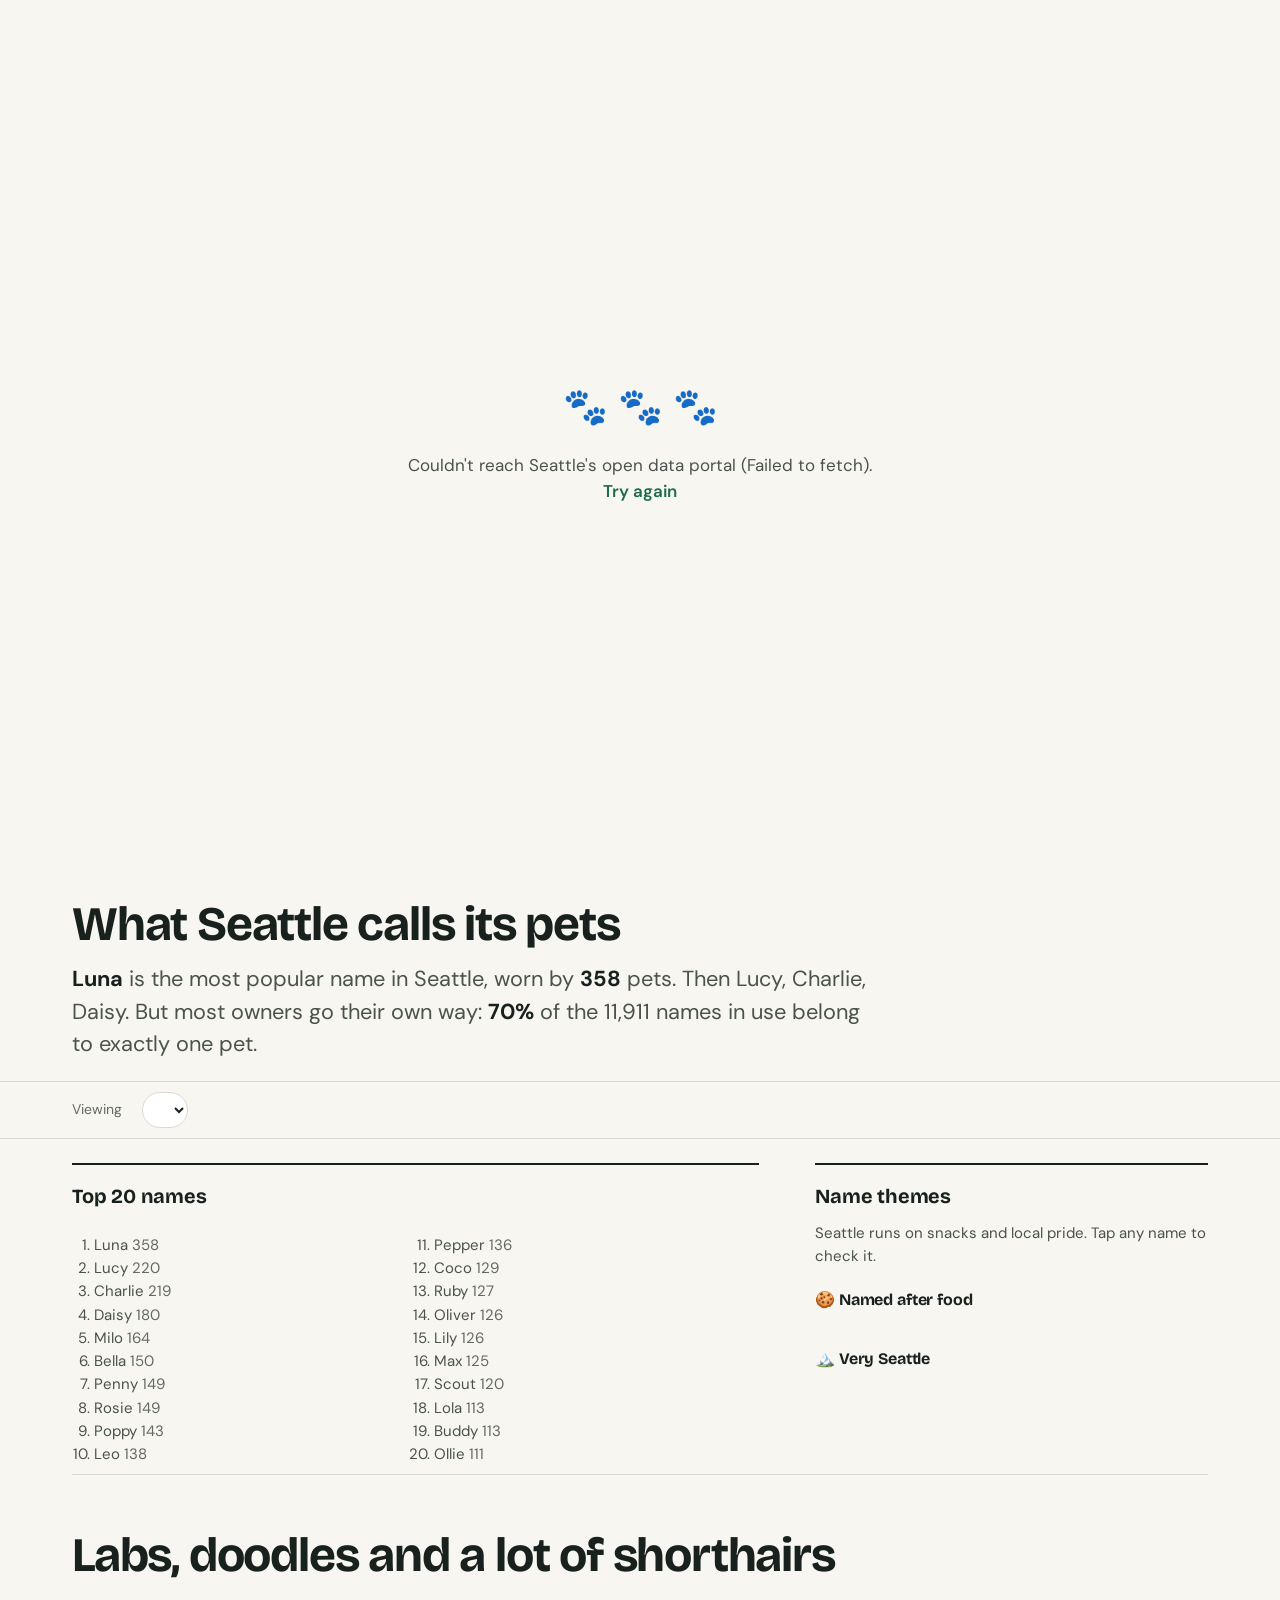
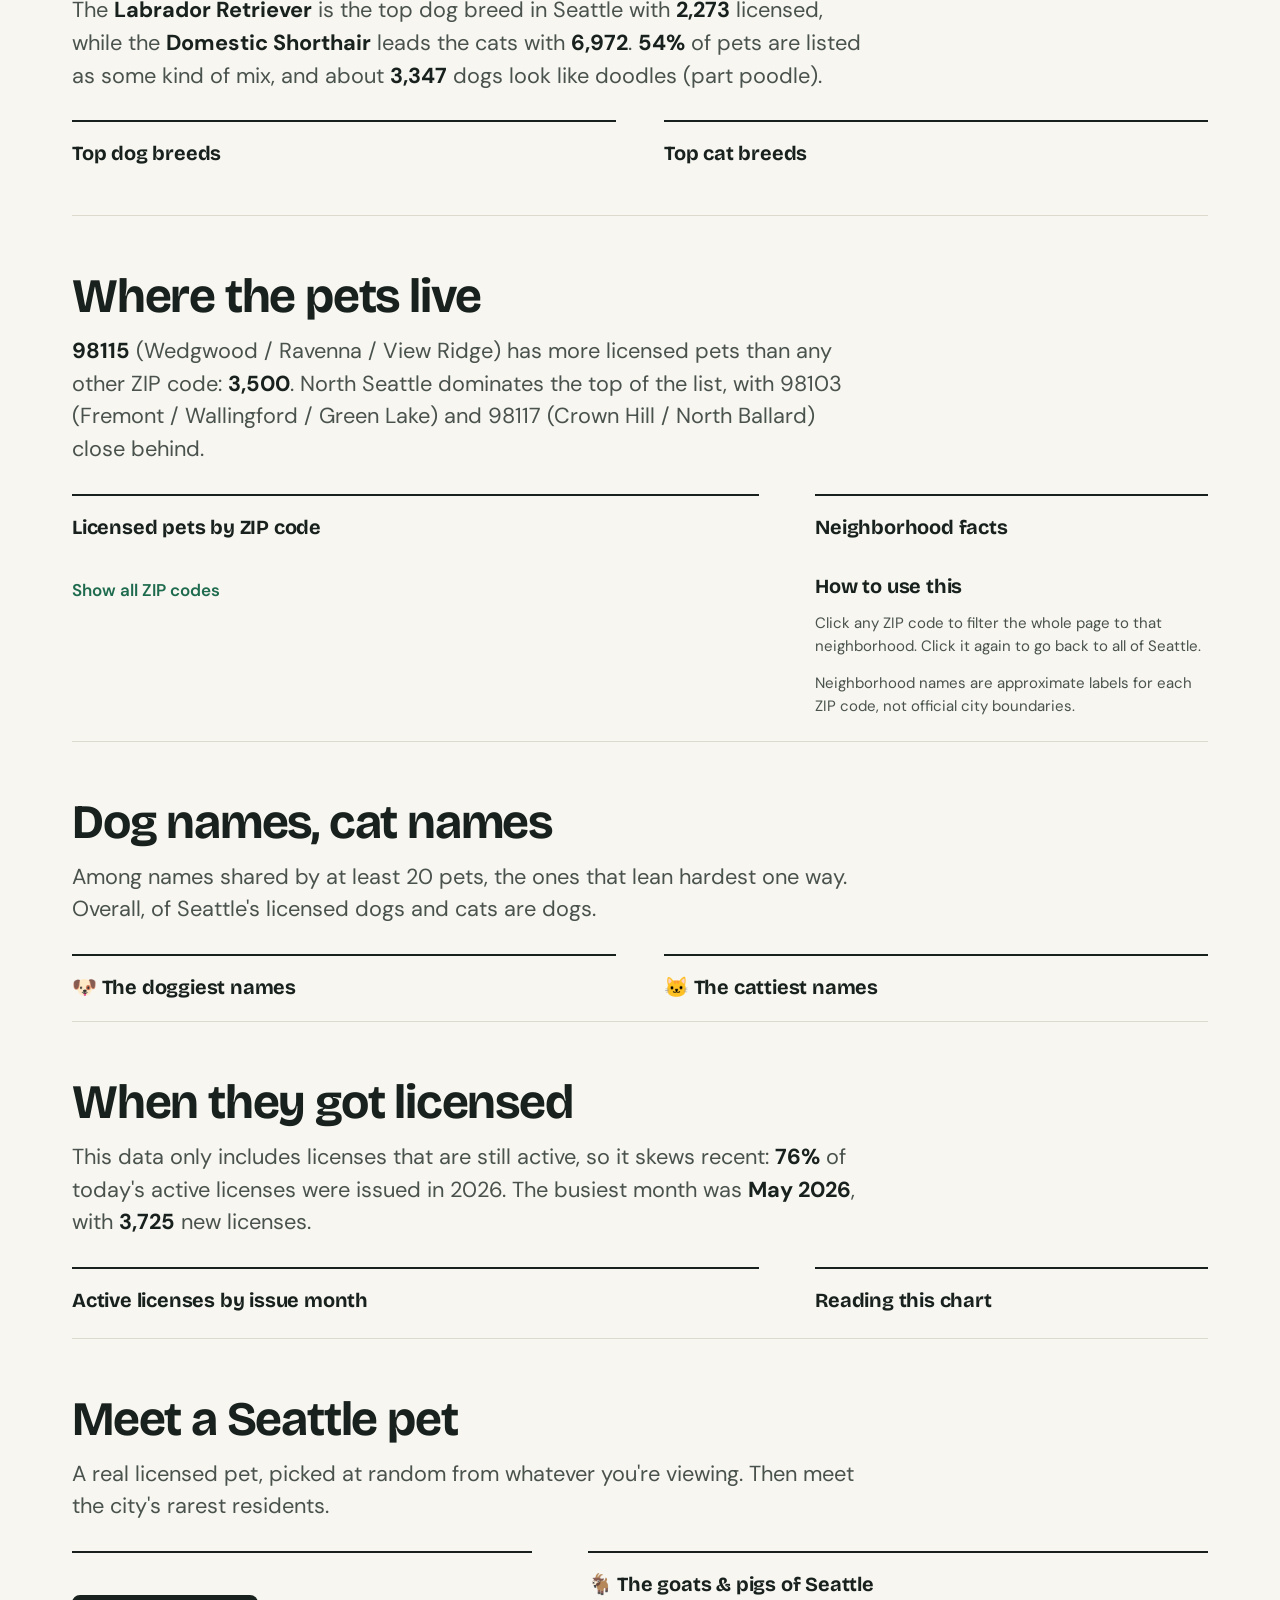
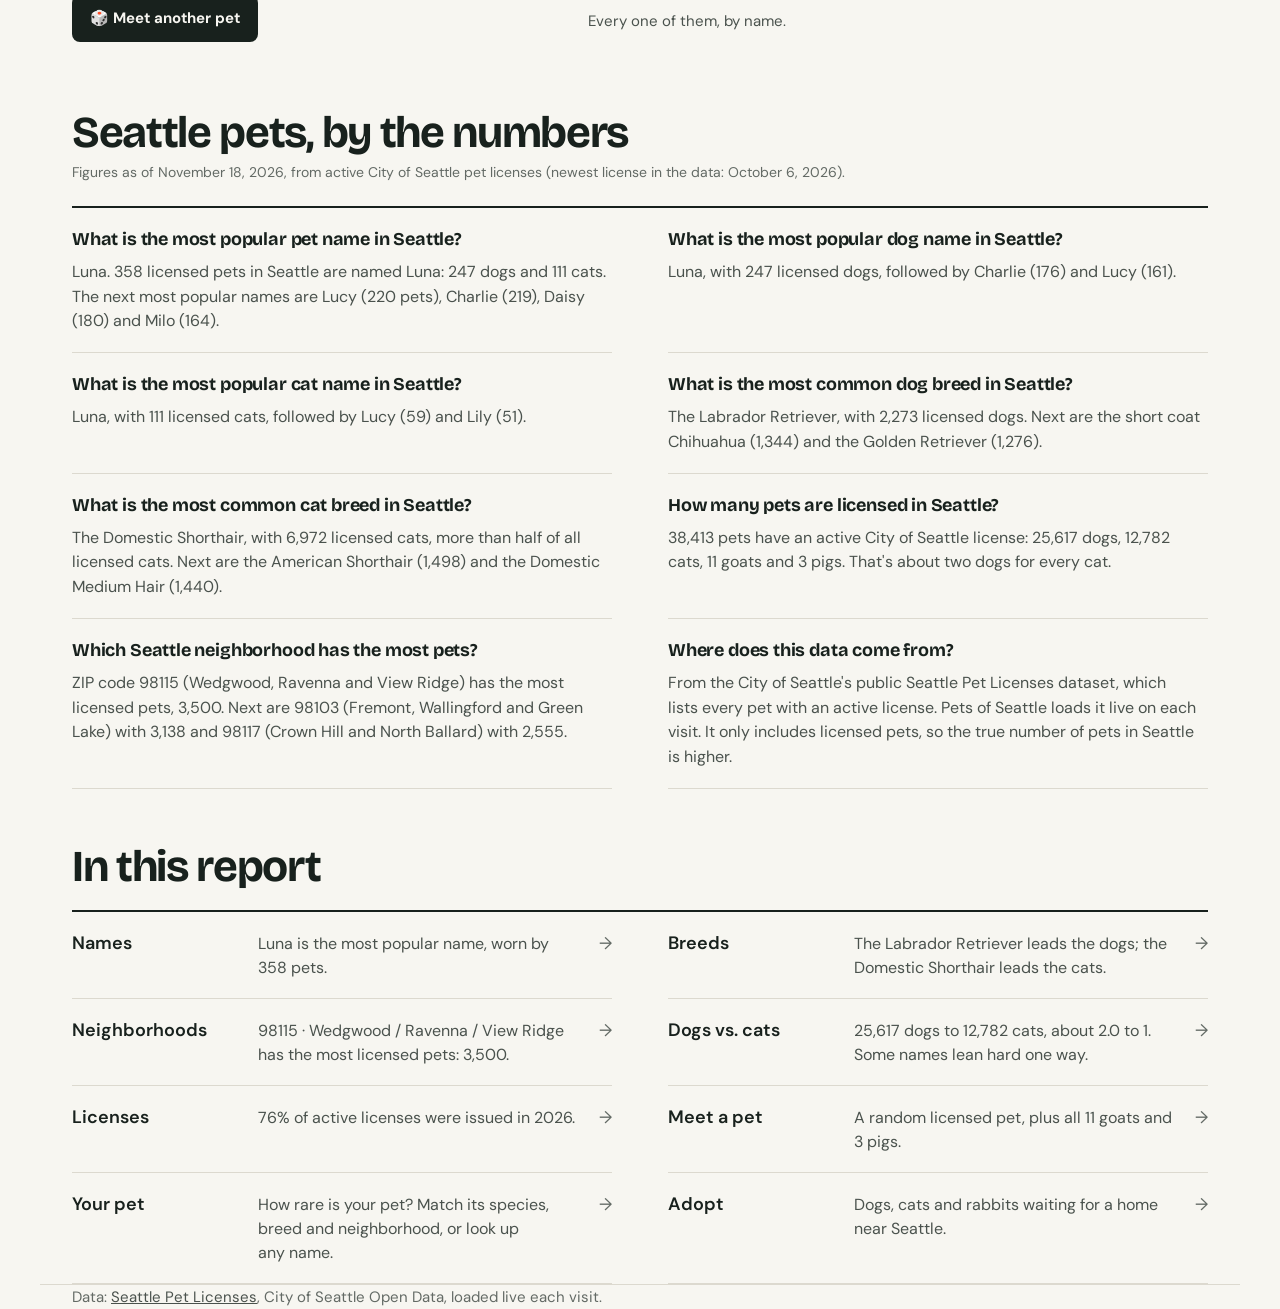
==== index.html @ eebbfc16 "Add cookie-free GoatCounter hooks (off until a site code is set) track.js loads GoatCounter only whe" ====
<!doctype html>
<html lang="en">
<head>
<meta charset="utf-8">
<meta name="viewport" content="width=device-width, initial-scale=1">
<title>Pets of Seattle: Seattle's Most Popular Pet Names & Breeds</title>
<meta name="description" content="Every licensed pet in Seattle: the most popular dog and cat names, top breeds, and pets by neighborhood. Check how many Seattle pets share your pet's name.">
<link rel="canonical" href="https://petsofseattle.org/">
<meta property="og:type" content="website">
<meta property="og:site_name" content="Pets of Seattle">
<meta property="og:url" content="https://petsofseattle.org/">
<meta property="og:title" content="Pets of Seattle: how common is your pet's name?">
<meta property="og:description" content="Every licensed pet in Seattle: the most popular dog and cat names, top breeds, and pets by neighborhood. Check how many Seattle pets share your pet's name.">
<meta property="og:image" content="https://petsofseattle.org/art/og.jpg">
<meta property="og:image:width" content="1200">
<meta property="og:image:height" content="630">
<meta property="og:image:alt" content="Watercolor drawings of a yellow Labrador and a brown tabby cat in front of the Space Needle and Mount Rainier">
<meta name="twitter:card" content="summary_large_image">
<link rel="icon" href="art/favicon.svg" type="image/svg+xml">
<link rel="apple-touch-icon" href="art/apple-touch-icon.png">
<meta name="theme-color" content="#173d2e">
<script type="application/ld+json">{"@context": "https://schema.org", "@graph": [{"@type": "WebSite", "@id": "https://petsofseattle.org/#website", "name": "Pets of Seattle", "url": "https://petsofseattle.org/", "inLanguage": "en-US", "dateModified": "2026-11-18"}, {"@type": "Dataset", "name": "Seattle pet licenses, explored", "description": "Names, species, breeds and ZIP codes of every pet with an active City of Seattle license, summarized by Pets of Seattle.", "url": "https://petsofseattle.org/", "isBasedOn": {"@type": "Dataset", "name": "Seattle Pet Licenses", "url": "https://data.seattle.gov/City-Administration/Seattle-Pet-Licenses/jguv-t9rb", "creator": {"@type": "GovernmentOrganization", "name": "City of Seattle"}, "license": "https://creativecommons.org/publicdomain/mark/1.0/"}, "spatialCoverage": {"@type": "Place", "name": "Seattle, Washington"}, "keywords": ["Seattle pet names", "popular dog names", "popular cat names", "dog breeds", "pet licenses"], "dateModified": "2026-11-18", "temporalCoverage": "../2026-10-06", "creator": {"@type": "Organization", "name": "Pets of Seattle", "url": "https://petsofseattle.org/"}, "license": "https://creativecommons.org/publicdomain/mark/1.0/", "isAccessibleForFree": true, "sourceOrganization": {"@type": "GovernmentOrganization", "name": "City of Seattle"}}, {"@type": "FAQPage", "mainEntity": [{"@type": "Question", "name": "What is the most popular pet name in Seattle?", "acceptedAnswer": {"@type": "Answer", "text": "Luna. 358 licensed pets in Seattle are named Luna: 247 dogs and 111 cats. The next most popular names are Lucy (220 pets), Charlie (219), Daisy (180) and Milo (164)."}}, {"@type": "Question", "name": "What is the most popular dog name in Seattle?", "acceptedAnswer": {"@type": "Answer", "text": "Luna, with 247 licensed dogs, followed by Charlie (176) and Lucy (161)."}}, {"@type": "Question", "name": "What is the most popular cat name in Seattle?", "acceptedAnswer": {"@type": "Answer", "text": "Luna, with 111 licensed cats, followed by Lucy (59) and Lily (51)."}}, {"@type": "Question", "name": "What is the most common dog breed in Seattle?", "acceptedAnswer": {"@type": "Answer", "text": "The Labrador Retriever, with 2,273 licensed dogs. Next are the short coat Chihuahua (1,344) and the Golden Retriever (1,276)."}}, {"@type": "Question", "name": "What is the most common cat breed in Seattle?", "acceptedAnswer": {"@type": "Answer", "text": "The Domestic Shorthair, with 6,972 licensed cats, more than half of all licensed cats. Next are the American Shorthair (1,498) and the Domestic Medium Hair (1,440)."}}, {"@type": "Question", "name": "How many pets are licensed in Seattle?", "acceptedAnswer": {"@type": "Answer", "text": "38,413 pets have an active City of Seattle license: 25,617 dogs, 12,782 cats, 11 goats and 3 pigs. That's about two dogs for every cat."}}, {"@type": "Question", "name": "Which Seattle neighborhood has the most pets?", "acceptedAnswer": {"@type": "Answer", "text": "ZIP code 98115 (Wedgwood, Ravenna and View Ridge) has the most licensed pets, 3,500. Next are 98103 (Fremont, Wallingford and Green Lake) with 3,138 and 98117 (Crown Hill and North Ballard) with 2,555."}}, {"@type": "Question", "name": "Where does this data come from?", "acceptedAnswer": {"@type": "Answer", "text": "From the City of Seattle's public Seattle Pet Licenses dataset, which lists every pet with an active license. Pets of Seattle loads it live on each visit. It only includes licensed pets, so the true number of pets in Seattle is higher."}}]}]}</script>
<link rel="preconnect" href="https://fonts.googleapis.com">
<link rel="preconnect" href="https://fonts.gstatic.com" crossorigin>
<link href="https://fonts.googleapis.com/css2?family=Bricolage+Grotesque:opsz,wght@12..96,500..800&family=DM+Sans:opsz,wght@9..40,400..700&family=Patrick+Hand&display=swap" rel="stylesheet">
<link rel="stylesheet" href="style.css?v=33">
<script src="track.js"></script>
</head>
<body>
<div id="loading"><div><div class="paws"><span>🐾</span><span>🐾</span><span>🐾</span></div><p id="loadmsg">Fetching every licensed pet in Seattle…</p></div></div>
<div id="tip"></div>

<nav class="nav" aria-label="Sections">
  <div class="wrap">
    <a class="brand" href="#top">
      <svg width="28" height="28" viewBox="0 0 28 28" aria-hidden="true" fill="#eab53b"><g transform="translate(8.5 18.5) rotate(-14) scale(1)"><ellipse cx="0" cy="3" rx="4.2" ry="3.6"/><ellipse cx="-4.6" cy="-2.6" rx="1.6" ry="2.1" transform="rotate(-20 -4.6 -2.6)"/><ellipse cx="-1.6" cy="-5.4" rx="1.6" ry="2.2"/><ellipse cx="1.8" cy="-5.4" rx="1.6" ry="2.2"/><ellipse cx="4.8" cy="-2.6" rx="1.6" ry="2.1" transform="rotate(20 4.8 -2.6)"/></g><g transform="translate(19.5 8.5) rotate(-14) scale(0.85)"><ellipse cx="0" cy="3" rx="4.2" ry="3.6"/><ellipse cx="-4.6" cy="-2.6" rx="1.6" ry="2.1" transform="rotate(-20 -4.6 -2.6)"/><ellipse cx="-1.6" cy="-5.4" rx="1.6" ry="2.2"/><ellipse cx="1.8" cy="-5.4" rx="1.6" ry="2.2"/><ellipse cx="4.8" cy="-2.6" rx="1.6" ry="2.1" transform="rotate(20 4.8 -2.6)"/></g></svg>
      <span class="brand-name">Pets of Seattle</span>
    </a>
    <div class="nav-links">
      <a href="#names">Names</a>
      <a href="#breeds">Breeds</a>
      <a href="#hoods">Neighborhoods</a>
      <a href="#vs">Dogs vs. cats</a>
      <a href="#licenses">Licenses</a>
      <a href="your-pet.html">Your pet</a>
    </div>
    <a class="cta" href="adopt.html">Adopt</a>
  </div>
</nav>

<header class="wrap hero" id="top">
  <div class="hero-text">
    <h1>Seattle,<br>by its pets</h1>
    <p class="lede" id="heroLede">Every pet with an active Seattle license, all <b>38,413</b> of them: what they're called (<b>11,911</b> different names), what breeds they are (<b>344</b>), and where in the city they live (<b>159</b> ZIP codes).</p>
    <div class="statrow" id="tiles"></div>
  </div>

  <div class="hero-art">
    <div class="stage" id="stage">
      <svg width="0" height="0" style="position:absolute" aria-hidden="true"><defs><radialGradient id="brassW" cx="40%" cy="35%" r="70%"><stop offset="0" stop-color="#e2c27c"/><stop offset=".6" stop-color="#c9a259"/><stop offset="1" stop-color="#a47c36"/></radialGradient></defs></svg>
      <figure class="pet-art dog" id="artDog">
        <div class="crop"><div class="inner">
        <img src="art/lab-cut.webp" alt="Watercolor drawing of a yellow Labrador Retriever wearing a name tag">
        <svg class="tagover" viewBox="0 0 1024 1024" aria-hidden="true">
          <circle cx="661" cy="473" r="40" fill="url(#brassW)" stroke="#2e2219" stroke-width="3.5"/>
          <path d="M639.0 491.0 q 16.0 -10.0 36.0 2.0" stroke="#8a6524" stroke-width="5" opacity=".35" fill="none" stroke-linecap="round"/>
          <text x="661" y="477.8" class="tagname" id="tagName" text-anchor="middle" font-size="27">LUNA</text>
          <text x="661" y="497.8" class="tagno" id="tagNo" text-anchor="middle" font-size="9.5">1 OF 358</text>
        </svg>
        </div></div>
      </figure>
      <figure class="pet-art cat" id="artCat">
        <div class="crop"><div class="inner">
        <img src="art/tabby-cut.webp" alt="Watercolor drawing of a brown tabby cat wearing a name tag" onerror="this.closest('.pet-art').hidden=true;document.getElementById('stage').classList.add('solo')">
        <svg class="tagover" viewBox="0 0 1024 1024" aria-hidden="true">
          <circle cx="613" cy="483" r="43" fill="url(#brassW)" stroke="#2e2219" stroke-width="3.5"/>
          <path d="M589.4 502.4 q 17.2 -10.8 38.7 2.1" stroke="#8a6524" stroke-width="5" opacity=".35" fill="none" stroke-linecap="round"/>
          <text x="613" y="488.2" class="tagname" id="catTagName" text-anchor="middle" font-size="27">LUNA</text>
          <text x="613" y="509.7" class="tagno" id="catTagNo" text-anchor="middle" font-size="9.5">1 OF 111</text>
        </svg>
        </div></div>
      </figure>
    </div>
    <p class="caption hero-cap" id="tagCaption"><b>Luna</b>, the city's most popular name for dogs and cats. The most popular dog is a <b>Labrador Retriever</b>; the most popular cat, a <b>Domestic Shorthair</b>.</p>
  </div>
  <form class="namebar" id="nameForm" autocomplete="off" role="search">
    <label class="namebar-label" for="nameInput">How common is your pet's name?</label>
    <div class="pill">
      <span class="pill-icon" aria-hidden="true">🐾</span>
      <input type="text" id="nameInput" list="nameList" placeholder="Your pet's name" enterkeyhint="search">
      <button type="submit" class="checkbtn">Check name</button>
    </div>
    <datalist id="nameList"></datalist>
    <div class="suggest" id="suggest"></div>
  </form>
</header>

<div class="wrap">
  <div class="checker" id="finderSec" hidden>
    <div class="refine">
      <span class="refine-label">Compare against</span>
      <div class="chips" id="finderSpecies" role="group" aria-label="Compare against"></div>
      <select id="finderZip" aria-label="Your neighborhood"></select>
      <button class="closebtn" id="closeFinder" type="button" aria-label="Close results">✕</button>
    </div>
    <div class="result" id="nameResult"></div>
  </div>
</div>

<div class="wrap names-intro" id="names">
  <div class="sec-head">
    <h2>What Seattle calls its pets</h2>
    <p class="lede" id="namesLede"><b>Luna</b> is the most popular name in Seattle, worn by <b>358</b> pets. Then Lucy, Charlie, Daisy. But most owners go their own way: <b>70%</b> of the 11,911 names in use belong to exactly one pet.</p>
  </div>
</div>

<div class="filters">
  <div class="wrap">
    <span class="viewing">Viewing</span>
    <div class="chips" id="speciesChips"></div>
    <select id="zipSel" aria-label="Neighborhood"></select>
    <div class="spacer"></div>
    <span class="status" id="status"></span>
  </div>
</div>

<main class="wrap">
  <section class="sec names-body" aria-label="Top names and name themes">
    <div class="split">
      <div class="panel">
        <h3>Top 20 names</h3>
        <div class="legend" id="nameLegend"></div>
        <div class="bars" id="nameBars"><ol class="static-top"><li>Luna <span>358</span></li><li>Lucy <span>220</span></li><li>Charlie <span>219</span></li><li>Daisy <span>180</span></li><li>Milo <span>164</span></li><li>Bella <span>150</span></li><li>Penny <span>149</span></li><li>Rosie <span>149</span></li><li>Poppy <span>143</span></li><li>Leo <span>138</span></li><li>Pepper <span>136</span></li><li>Coco <span>129</span></li><li>Ruby <span>127</span></li><li>Oliver <span>126</span></li><li>Lily <span>126</span></li><li>Max <span>125</span></li><li>Scout <span>120</span></li><li>Lola <span>113</span></li><li>Buddy <span>113</span></li><li>Ollie <span>111</span></li></ol></div>
      </div>
      <div class="aside">
        <h3>Name themes</h3>
        <p>Seattle runs on snacks and local pride. Tap any name to check it.</p>
        <h3 style="font-size:16px;margin-top:20px">🍪 Named after food</h3>
        <div class="taglist" id="foodTags"></div>
        <h3 style="font-size:16px;margin-top:24px">🏔️ Very Seattle</h3>
        <div class="taglist" id="seaTags"></div>
      </div>
    </div>
  </section>

  <section class="sec" id="breeds">
    <div class="sec-head">
      <h2>Labs, doodles and a lot of shorthairs</h2>
      <p class="lede" id="breedsLede">The <b>Labrador Retriever</b> is the top dog breed in Seattle with <b>2,273</b> licensed, while the <b>Domestic Shorthair</b> leads the cats with <b>6,972</b>. <b>54%</b> of pets are listed as some kind of mix, and about <b>3,347</b> dogs look like doodles (part poodle).</p>
    </div>
    <div class="grid2">
      <div class="panel"><h3 id="breedTitle1">Top dog breeds</h3><div class="bars" id="breedBars1"></div></div>
      <div class="panel"><h3 id="breedTitle2">Top cat breeds</h3><div class="bars" id="breedBars2"></div></div>
    </div>
    <ul class="facts" id="breedStats" style="margin-top:28px"></ul>
  </section>

  <section class="sec" id="hoods">
    <div class="sec-head">
      <h2>Where the pets live</h2>
      <p class="lede" id="hoodsLede"><b>98115</b> (Wedgwood / Ravenna / View Ridge) has more licensed pets than any other ZIP code: <b>3,500</b>. North Seattle dominates the top of the list, with 98103 (Fremont / Wallingford / Green Lake) and 98117 (Crown Hill / North Ballard) close behind.</p>
    </div>
    <div class="split">
      <div class="panel">
        <h3>Licensed pets by ZIP code</h3>
        <div class="legend" id="zipLegend"></div>
        <div class="bars" id="zipBars"></div>
        <div style="margin-top:12px"><button class="linkbtn" id="zipMore">Show all ZIP codes</button></div>
      </div>
      <div class="aside">
        <h3>Neighborhood facts</h3>
        <ul class="facts" id="zipFacts"></ul>
        <h3 style="margin-top:28px">How to use this</h3>
        <p>Click any ZIP code to filter the whole page to that neighborhood. Click it again to go back to all of Seattle.</p>
        <p>Neighborhood names are approximate labels for each ZIP code, not official city boundaries.</p>
      </div>
    </div>
  </section>

  <section class="sec" id="vs">
    <div class="sec-head">
      <h2>Dog names, cat names</h2>
      <p class="lede">Among names shared by at least 20 pets, the ones that lean hardest one way. Overall, <b id="dogShare"></b> of Seattle's licensed dogs and cats are dogs.</p>
    </div>
    <div class="grid2">
      <div class="panel"><h3>🐶 The doggiest names</h3><div id="vsDog"></div></div>
      <div class="panel"><h3>🐱 The cattiest names</h3><div id="vsCat"></div></div>
    </div>
  </section>

  <section class="sec" id="licenses">
    <div class="sec-head">
      <h2>When they got licensed</h2>
      <p class="lede" id="timeLede">This data only includes licenses that are still active, so it skews recent: <b>76%</b> of today's active licenses were issued in 2026. The busiest month was <b>May 2026</b>, with <b>3,725</b> new licenses.</p>
    </div>
    <div class="split">
      <div class="panel"><h3>Active licenses by issue month</h3><div id="timeline"></div></div>
      <div class="aside">
        <h3>Reading this chart</h3>
        <p id="timeSub"></p>
        <ul class="facts" id="timeFacts"></ul>
      </div>
    </div>
  </section>

  <section class="sec" id="meet">
    <div class="sec-head">
      <h2>Meet a Seattle pet</h2>
      <p class="lede">A real licensed pet, picked at random from whatever you're viewing. Then meet the city's rarest residents.</p>
    </div>
    <div class="split meet-split">
      <div>
        <div class="petcard" id="petcard"></div>
        <div style="margin-top:20px"><button class="bigbtn" id="shuffle">🎲 Meet another pet</button></div>
      </div>
      <div class="aside">
        <h3>🐐 The goats &amp; pigs of Seattle</h3>
        <p>Every one of them, by name.</p>
        <div class="farm" id="farm"></div>
      </div>
    </div>
  </section>
</main>

<section class="wrap faq" aria-labelledby="faqTitle">
  <h2 id="faqTitle">Seattle pets, by the numbers</h2>
  <p class="faq-asof">Figures as of November 18, 2026, from active City of Seattle pet licenses (newest license in the data: October 6, 2026).</p>
  <div class="faq-grid">
    <div class="faq-item"><h3>What is the most popular pet name in Seattle?</h3><p>Luna. 358 licensed pets in Seattle are named Luna: 247 dogs and 111 cats. The next most popular names are Lucy (220 pets), Charlie (219), Daisy (180) and Milo (164).</p></div>
    <div class="faq-item"><h3>What is the most popular dog name in Seattle?</h3><p>Luna, with 247 licensed dogs, followed by Charlie (176) and Lucy (161).</p></div>
    <div class="faq-item"><h3>What is the most popular cat name in Seattle?</h3><p>Luna, with 111 licensed cats, followed by Lucy (59) and Lily (51).</p></div>
    <div class="faq-item"><h3>What is the most common dog breed in Seattle?</h3><p>The Labrador Retriever, with 2,273 licensed dogs. Next are the short coat Chihuahua (1,344) and the Golden Retriever (1,276).</p></div>
    <div class="faq-item"><h3>What is the most common cat breed in Seattle?</h3><p>The Domestic Shorthair, with 6,972 licensed cats, more than half of all licensed cats. Next are the American Shorthair (1,498) and the Domestic Medium Hair (1,440).</p></div>
    <div class="faq-item"><h3>How many pets are licensed in Seattle?</h3><p>38,413 pets have an active City of Seattle license: 25,617 dogs, 12,782 cats, 11 goats and 3 pigs. That's about two dogs for every cat.</p></div>
    <div class="faq-item"><h3>Which Seattle neighborhood has the most pets?</h3><p>ZIP code 98115 (Wedgwood, Ravenna and View Ridge) has the most licensed pets, 3,500. Next are 98103 (Fremont, Wallingford and Green Lake) with 3,138 and 98117 (Crown Hill and North Ballard) with 2,555.</p></div>
    <div class="faq-item"><h3>Where does this data come from?</h3><p>From the City of Seattle's public Seattle Pet Licenses dataset, which lists every pet with an active license. Pets of Seattle loads it live on each visit. It only includes licensed pets, so the true number of pets in Seattle is higher.</p></div>
  </div>
</section>

<section class="wrap report" aria-labelledby="reportTitle">
  <h2 id="reportTitle">In this report</h2>
  <div class="report-grid">
    <a class="report-row" href="#names"><b>Names</b><span id="rpNames">Luna is the most popular name, worn by 358 pets.</span><i aria-hidden="true">→</i></a>
    <a class="report-row" href="#breeds"><b>Breeds</b><span id="rpBreeds">The Labrador Retriever leads the dogs; the Domestic Shorthair leads the cats.</span><i aria-hidden="true">→</i></a>
    <a class="report-row" href="#hoods"><b>Neighborhoods</b><span id="rpHoods">98115 · Wedgwood / Ravenna / View Ridge has the most licensed pets: 3,500.</span><i aria-hidden="true">→</i></a>
    <a class="report-row" href="#vs"><b>Dogs vs. cats</b><span id="rpVs">25,617 dogs to 12,782 cats, about 2.0 to 1. Some names lean hard one way.</span><i aria-hidden="true">→</i></a>
    <a class="report-row" href="#licenses"><b>Licenses</b><span id="rpLic">76% of active licenses were issued in 2026.</span><i aria-hidden="true">→</i></a>
    <a class="report-row" href="#meet"><b>Meet a pet</b><span id="rpMeet">A random licensed pet, plus all 11 goats and 3 pigs.</span><i aria-hidden="true">→</i></a>
    <a class="report-row" href="your-pet.html"><b>Your pet</b><span>How rare is your pet? Match its species, breed and neighborhood, or look up any name.</span><i aria-hidden="true">→</i></a>
    <a class="report-row" href="adopt.html"><b>Adopt</b><span>Dogs, cats and rabbits waiting for a home near Seattle.</span><i aria-hidden="true">→</i></a>
  </div>
</section>

<dialog class="card-dlg" id="cardDlg" aria-labelledby="cardDlgTitle">
  <div class="card-dlg-head"><h2 id="cardDlgTitle">Make your pet's card</h2><button class="closebtn" id="cardClose" aria-label="Close">✕</button></div>
  <div class="card-dlg-body">
    <div class="card-preview"><img id="cardImg" alt=""><span class="card-busy" id="cardBusy">Drawing…</span></div>
    <div class="card-controls">
      <p class="card-lbl">Style</p>
      <div class="seg" role="radiogroup" aria-label="Card style" id="cardStyle">
        <button type="button" role="radio" data-v="art">🎨 Drawing</button>
        <button type="button" role="radio" data-v="photo">📷 Your photo</button>
        <button type="button" role="radio" data-v="text">🔤 Text only</button>
      </div>
      <div id="cardArtOpts">
        <p class="card-lbl">My pet is a</p>
        <div class="seg" role="radiogroup" aria-label="Pet type" id="cardWho">
          <button type="button" role="radio" data-v="dog">🐶 Dog</button>
          <button type="button" role="radio" data-v="cat">🐱 Cat</button>
        </div>
      </div>
      <div id="cardPhotoOpts" hidden>
        <label class="chip photo-pick" for="cardPhoto">🖼 <span id="cardPhotoLbl">Choose a photo</span></label>
        <input type="file" id="cardPhoto" accept="image/*" hidden>
        <p class="card-note">Your photo stays on your device. It's never uploaded.</p>
      </div>
      <div class="card-actions">
        <button type="button" class="checkbtn" id="cardShare" hidden>📤 Share</button>
        <a class="checkbtn" id="cardDownload" download>⬇ Download</a>
        <button type="button" class="chip" id="cardCopy">🔗 Copy link</button>
        <span class="val" id="cardMsg" aria-live="polite"></span>
      </div>
      <p class="card-dlg-tip">The link opens this name check, so friends can look up their own pet.</p>
    </div>
  </div>
</dialog>

<footer class="wrap">
  Data: <a href="https://data.seattle.gov/City-Administration/Seattle-Pet-Licenses/jguv-t9rb" target="_blank" rel="noopener">Seattle Pet Licenses</a>, City of Seattle Open Data, loaded live each visit. <span id="asof"></span>
</footer>

<script>
const API = 'https://data.seattle.gov/resource/jguv-t9rb.json?$limit=100000&$select=animal_s_name,species,primary_breed,secondary_breed,zip_code,license_issue_date';
const SPECIES = ['Dog', 'Cat', 'Goat', 'Pig'];
const EMOJI = { Dog: '🐶', Cat: '🐱', Goat: '🐐', Pig: '🐷' };
const PLURAL = { Dog: 'Dogs', Cat: 'Cats', Goat: 'Goats', Pig: 'Pigs' };
const COLOR = s => `var(--${s.toLowerCase()})`;
const HOODS = {
  '98101':'Downtown','98102':'Eastlake / Capitol Hill','98103':'Fremont / Wallingford / Green Lake','98104':'Pioneer Square / ID',
  '98105':'U District / Laurelhurst','98106':'Delridge / Highland Park','98107':'Ballard','98108':'Georgetown / South Beacon Hill',
  '98109':'Queen Anne / South Lake Union','98112':'Montlake / Madison Park','98115':'Wedgwood / Ravenna / View Ridge','98116':'Alki / West Seattle',
  '98117':'Crown Hill / North Ballard','98118':'Columbia City / Rainier Valley','98119':'Upper Queen Anne / Interbay','98121':'Belltown',
  '98122':'Central District / Capitol Hill','98125':'Lake City / Northgate','98126':'High Point / West Seattle','98133':'Bitter Lake / Broadview',
  '98134':'SoDo','98136':'Fauntleroy / Morgan Junction','98144':'Mount Baker / Beacon Hill','98146':'White Center','98154':'Downtown',
  '98155':'Shoreline / Lake Forest Park','98164':'Downtown','98168':'Tukwila / Boulevard Park','98177':'Richmond Beach / Shoreline',
  '98178':'Rainier Beach / Skyway','98188':'SeaTac','98195':'University of Washington','98199':'Magnolia'
};
const FOOD = ['Mochi','Peanut','Pepper','Olive','Biscuit','Cookie','Ginger','Honey','Maple','Bean','Nugget','Noodle','Waffles','Pickles','Muffin','Oreo','Butter','Taco','Tofu','Sushi','Nacho','Pumpkin','Cinnamon','Mango','Kiwi','Basil','Sage','Clementine','Peaches','Toast','Dumpling','Bagel','Pretzel','Meatball','Pancake','Cheddar','Brisket','Espresso','Latte','Mocha','Chai','Boba','Marshmallow','Cupcake','Pudding','Gnocchi','Ramen','Miso','Nori','Wasabi','Pesto','Cashew','Almond','Hazel','Walnut','Pistachio','Cocoa','Truffle','Tater','Potato','Gravy','Brownie','Fig','Plum','Cherry','Apple','Juniper','Bao','Udon','Tamale','Churro','Poppy Seed','Ziti','Cannoli','Kimchi','Bok Choy'];
const SEATTLE = ['Rainier','Olympia','Seattle','Puget','Sound','Emerald','Kraken','Griffey','Ichiro','Cascade','Orca','Salmon','Sonic','Hendrix','Cobain','Kurt','Sounder','Ballard','Fremont','Shilshole','Alki','Hawk','Seahawk','Mariner','Pike','Ferry','Mt Baker','Baker','Tahoma','Olympic','Wally','Geoduck','Chihuly','Starbuck','Bezos','Nirvana','Grunge','Soundgarden','Pearl','Marshawn','Beast Mode','Edgar','Puyallup','Snoqualmie','Skagit','Yakima','Tacoma','Rain','Rainy','Drizzle','Misty','Cloudy','Storm','Fog','Douglas','Fir','Evergreen','Moss','Fern','Cedar'];

const $ = id => document.getElementById(id);
const fmt = n => n.toLocaleString('en-US');
const pct = (a, b) => b ? Math.round(100 * a / b) + '%' : '0%';
const esc = s => String(s).replace(/[&<>"']/g, c => ({ '&':'&amp;','<':'&lt;','>':'&gt;','"':'&quot;',"'":'&#39;' }[c]));
const hood = z => HOODS[z] || '';
const zipLabel = z => z ? (hood(z) ? `${z} · ${hood(z)}` : z) : 'Unknown ZIP';

// "Retriever, Labrador" -> "Labrador Retriever"
function cleanBreed(b) {
  if (!b) return '';
  b = b.trim();
  const mixed = b.match(/^Mixed Breed,\s*(\w+)/i);
  if (mixed) return `Mixed breed (${mixed[1].toLowerCase()})`;
  if (/^mix$/i.test(b)) return 'Mixed breed';
  return b.split(',').map(s => s.trim()).reverse().join(' ');
}
function titleName(n) {
  n = n.trim();
  return n === n.toUpperCase() || n === n.toLowerCase() ? n.toLowerCase().replace(/(^|[\s\-'])\S/g, c => c.toUpperCase()) : n;
}

let ALL = [], state = { species: 'All', zip: '' }, zipExpanded = false, selectedName = null;

function countBy(rows, keyFn) {
  const m = new Map();
  for (const r of rows) { const k = keyFn(r); if (k == null || k === '') continue; m.set(k, (m.get(k) || 0) + 1); }
  return m;
}
function countBySpecies(rows, keyFn) {
  const m = new Map();
  for (const r of rows) {
    const k = keyFn(r); if (!k) continue;
    let e = m.get(k); if (!e) m.set(k, e = { key: k, total: 0, Dog: 0, Cat: 0, Goat: 0, Pig: 0 });
    e.total++; e[r.s]++;
  }
  return [...m.values()].sort((a, b) => b.total - a.total);
}
const filtered = (opts = {}) => ALL.filter(r =>
  (opts.ignoreSpecies || state.species === 'All' || r.s === state.species) &&
  (opts.ignoreZip || !state.zip || r.z === state.zip));
const activeSpecies = () => state.species === 'All' ? SPECIES : [state.species];

// ---------- tooltip ----------
const tip = $('tip');
function showTip(html, x, y) {
  tip.innerHTML = html; tip.style.opacity = 1;
  const w = tip.offsetWidth, h = tip.offsetHeight;
  tip.style.left = Math.min(window.innerWidth - w - 8, x + 14) + 'px';
  tip.style.top = (y - h - 12 < 4 ? y + 18 : y - h - 12) + 'px';
}
const hideTip = () => tip.style.opacity = 0;
document.addEventListener('mousemove', e => {
  const t = e.target.closest('[data-tip]');
  if (t) showTip(t.dataset.tip, e.clientX, e.clientY);
  else if (!e.target.closest('#timeline svg')) hideTip();
});

function speciesTip(title, e) {
  const lines = SPECIES.filter(s => e[s]).map(s => `<div><span class="sw" style="background:${COLOR(s)}"></span>${PLURAL[s]}: <b>${fmt(e[s])}</b> (${pct(e[s], e.total)})</div>`);
  return esc(`<b>${title}</b> · ${fmt(e.total)} pets`).replace(/&lt;(\/?)b&gt;/g, '<$1b>') + lines.join('');
}

// stacked bar list, colored by species
function stackedBars(el, items, { label, onClick, selected, max } = {}) {
  max = max || Math.max(1, ...items.map(i => i.total));
  const sp = activeSpecies();
  el.innerHTML = items.map((e, i) => {
    const segs = sp.filter(s => e[s]).map(s => `<div class="seg" style="flex:${e[s]} 1 0;background:${COLOR(s)}"></div>`);
    const lab = label ? label(e) : esc(e.key);
    return `<button class="bar-row${selected === e.key ? ' sel' : ''}" data-key="${esc(e.key)}" data-tip="${esc(speciesTip(e.display || e.key, e))}">
      <span class="rank">${i + 1}</span><span class="nm">${lab}</span>
      <span class="track"><span class="stack" style="width:calc((100% - 56px) * ${(e.total / max).toFixed(4)})">${segs.join('')}</span><span class="val">${fmt(e.total)}</span></span></button>`;
  }).join('');
  if (onClick) el.querySelectorAll('.bar-row').forEach(b => b.onclick = () => onClick(b.dataset.key));
}
function legend(el) {
  const sp = activeSpecies().filter(s => s === 'Dog' || s === 'Cat' || state.species !== 'All');
  el.innerHTML = sp.length > 1 ? sp.map(s => `<span><span class="sw" style="background:${COLOR(s)}"></span>${PLURAL[s]}</span>`).join('') : '';
  el.style.display = sp.length > 1 ? '' : 'none';
}

// ---------- hero tiles & filters ----------
function renderTiles() {
  const c = countBy(ALL, r => r.s);
  $('tiles').innerHTML = SPECIES.map(s => `<button class="stat${state.species === s ? ' on' : ''}" data-s="${s}" aria-pressed="${state.species === s}">
    <div class="v">${fmt(c.get(s) || 0)}</div>
    <div class="l"><span class="sw" style="background:${COLOR(s)}"></span>${PLURAL[s].toLowerCase()}</div></button>`).join('');
  $('tiles').querySelectorAll('.stat').forEach(t => t.onclick = () => setSpecies(state.species === t.dataset.s ? 'All' : t.dataset.s));
  $('speciesChips').innerHTML = ['All', ...SPECIES].map(s => `<button class="chip${state.species === s ? ' on' : ''}" data-s="${s}">${s === 'All' ? 'All pets' : EMOJI[s] + ' ' + PLURAL[s]}</button>`).join('');
  $('speciesChips').querySelectorAll('.chip').forEach(b => b.onclick = () => setSpecies(b.dataset.s));
}
// ---------- hero text + license tag ----------
const top1 = m => [...m.entries()].sort((a, b) => b[1] - a[1])[0] || [];
const scopeWhere = () => state.zip ? `in ${zipLabel(state.zip)}` : 'in Seattle';
const scopeNoun = () => state.species === 'All' ? 'pets' : PLURAL[state.species].toLowerCase();
let TYPICAL = null;
function setTag(which, name, n) {
  const pfx = which === 'cat' ? 'catTag' : 'tag';
  const label = name.toUpperCase().slice(0, 14);
  const t = $(pfx + 'Name');
  t.textContent = label;
  const max = which === 'cat' ? 66 : 60;
  t.setAttribute('font-size', Math.min(30, max / (label.length * 0.5)).toFixed(1));
  $(pfx + 'No').textContent = n === 0 ? 'THE FIRST' : n === 1 ? 'ONE OF ONE' : `1 OF ${fmt(n)}`;
}
function renderHeroText() {
  const breeds = new Set(ALL.map(r => r.b).filter(Boolean)).size;
  const zips = new Set(ALL.map(r => r.z).filter(Boolean)).size;
  $('heroLede').innerHTML = `Every pet with an active Seattle license, all <b>${fmt(ALL.length)}</b> of them: what they're called (<b>${fmt(NAME_INDEX.size)}</b> different names), what breeds they are (<b>${fmt(breeds)}</b>), and where in the city they live (<b>${zips}</b> ZIP codes).`;
  const topOf = sp => {
    const rows = ALL.filter(r => r.s === sp);
    const [k, n] = top1(countBy(rows, r => r.nk));
    const [breed, bn] = top1(countBy(rows, r => r.b));
    return { name: NAME_INDEX.get(k).display, n, breed, bn };
  };
  const dog = topOf('Dog'), cat = topOf('Cat');
  const lead = dog.name === cat.name
    ? `<b>${esc(dog.name)}</b>, the city's most popular name for dogs and cats.`
    : `<b>${esc(dog.name)}</b> and <b>${esc(cat.name)}</b>, the city's most popular dog and cat names.`;
  TYPICAL = { dog, cat, caption: `${lead} The most popular dog is a <b>${esc(dog.breed)}</b>; the most popular cat, a <b>${esc(cat.breed)}</b>.` };
  resetTag();
}
function resetTag() {
  if (!TYPICAL) return;
  setTag('dog', TYPICAL.dog.name, TYPICAL.dog.n);
  setTag('cat', TYPICAL.cat.name, TYPICAL.cat.n);
  $('tagCaption').innerHTML = TYPICAL.caption;
}
function renderZipSelect() {
  const zips = countBy(filtered({ ignoreZip: true }), r => r.z);
  const list = [...zips.entries()].sort((a, b) => a[0].localeCompare(b[0]));
  $('zipSel').innerHTML = `<option value="">📍 All of Seattle</option>` +
    list.map(([z, n]) => `<option value="${esc(z)}"${z === state.zip ? ' selected' : ''}>${esc(zipLabel(z))} (${fmt(n)})</option>`).join('');
}
$('zipSel').onchange = e => setZip(e.target.value);
function setSpecies(s) { state.species = s; renderAll(); }
function setZip(z) { state.zip = z; renderAll(); }

// ---------- names ----------
let NAME_INDEX = new Map();
const finder = { species: 'All', zip: '' };
let scopeCache = {};
function buildNameIndex() {
  NAME_INDEX = new Map();
  for (const r of ALL) {
    if (!r.nk) continue;
    let e = NAME_INDEX.get(r.nk);
    if (!e) NAME_INDEX.set(r.nk, e = { key: r.nk, display: r.n, rows: [] });
    e.rows.push(r);
  }
  const common = [...NAME_INDEX.values()].filter(e => e.rows.length >= 3).sort((a, b) => b.rows.length - a.rows.length);
  $('nameList').innerHTML = common.map(e => `<option value="${esc(e.display)}">`).join('');
}
// counts of every name within one species (or all), cached
function nameScope(sp) {
  if (scopeCache[sp]) return scopeCache[sp];
  const rows = ALL.filter(r => sp === 'All' || r.s === sp);
  const counts = countBy(rows, r => r.nk);
  const sorted = [...counts.values()].sort((a, b) => b - a);
  const top = [...counts.entries()].sort((a, b) => b[1] - a[1])[0];
  return scopeCache[sp] = { rows, counts, sorted, distinct: counts.size, top };
}
function tier(n) {
  if (n === 0) return ['✨', 'Totally original'];
  if (n === 1) return ['🦄', 'One of a kind'];
  if (n < 5) return ['💎', 'Rare'];
  if (n < 20) return ['🌱', 'Uncommon'];
  if (n < 50) return ['🐾', 'Common'];
  if (n < 100) return ['🔥', 'Very popular'];
  return ['👑', 'A Seattle classic'];
}
// Levenshtein distance, giving up past `max`
function dist(a, b, max) {
  if (Math.abs(a.length - b.length) > max) return max + 1;
  let prev = Array.from({ length: b.length + 1 }, (_, i) => i);
  for (let i = 1; i <= a.length; i++) {
    const cur = [i]; let best = i;
    for (let j = 1; j <= b.length; j++) {
      cur[j] = Math.min(prev[j] + 1, cur[j - 1] + 1, prev[j - 1] + (a[i - 1] === b[j - 1] ? 0 : 1));
      if (cur[j] < best) best = cur[j];
    }
    if (best > max) return max + 1;
    prev = cur;
  }
  return prev[b.length];
}
function lookalikes(q, sc) {
  const out = [];
  for (const [k, n] of sc.counts) {
    if (k === q) continue;
    const close = dist(q, k, 1) <= 1 || (q.length >= 4 && k.startsWith(q.slice(0, 4)) && dist(q, k, 2) <= 2);
    if (close) out.push([k, n]);
  }
  return out.sort((a, b) => b[1] - a[1]).slice(0, 10);
}
const nounFor = (sp, n) => sp === 'All' ? (n === 1 ? 'pet' : 'pets') : (n === 1 ? sp.toLowerCase() : PLURAL[sp].toLowerCase());

function renderFinderControls() {
  $('finderSpecies').innerHTML = ['All', 'Dog', 'Cat'].map(s => `<button class="chip${finder.species === s ? ' on' : ''}" data-s="${s}">${s === 'All' ? 'Any pet' : EMOJI[s] + ' ' + s}</button>`).join('');
  $('finderSpecies').querySelectorAll('.chip').forEach(b => b.onclick = () => { finder.species = b.dataset.s; renderFinderControls(); lookupName(); });
  const zips = [...countBy(ALL, r => r.z).entries()].filter(([, n]) => n >= 20).sort((a, b) => a[0].localeCompare(b[0]));
  $('finderZip').innerHTML = `<option value="">📍 My neighborhood (optional)</option>` +
    zips.map(([z]) => `<option value="${esc(z)}"${z === finder.zip ? ' selected' : ''}>${esc(zipLabel(z))}</option>`).join('');
  const pool = ['Mochi', 'Kevin', 'Pickles', 'Rainier', 'Waffles', 'Ziggy', 'Pancake', 'Steve'];
  $('suggest').innerHTML = 'Try: ' + pool.filter(n => NAME_INDEX.has(n.toLowerCase())).map(n => `<button class="chip">${n}</button>`).join('');
  $('suggest').querySelectorAll('.chip').forEach(b => b.onclick = () => checkName(b.textContent));
}
$('finderZip').onchange = e => { finder.zip = e.target.value; lookupName(); };

function renderNames() {
  const items = countBySpecies(filtered(), r => r.nk).slice(0, 20);
  items.forEach(i => i.display = NAME_INDEX.get(i.key).display);
  legend($('nameLegend'));
  const c = countBy(filtered(), r => r.nk), uniq = [...c.values()].filter(v => v === 1).length;
  $('namesLede').innerHTML = items.length ? `<b>${esc(items[0].display)}</b> is the most popular name ${esc(scopeWhere())}, worn by <b>${fmt(items[0].total)}</b> ${scopeNoun()}. Then ${items.slice(1, 4).map(i => esc(i.display)).join(', ')}. But most owners go their own way: <b>${pct(uniq, c.size)}</b> of the ${fmt(c.size)} names in use belong to exactly one pet.` : 'No named pets in this view.';
  stackedBars($('nameBars'), items, { label: e => esc(e.display), onClick: k => {
    checkName(NAME_INDEX.get(k).display);
  } });
}

function lookupName() {
  const raw = $('nameInput').value.trim(), q = raw.toLowerCase(), out = $('nameResult');
  syncUrl(raw);
  if (!q) { out.innerHTML = ''; return; }
  const sp = finder.species, sc = nameScope(sp);
  const entry = NAME_INDEX.get(q);
  const display = entry ? entry.display : titleName(raw);
  const rows = entry ? entry.rows.filter(r => sp === 'All' || r.s === sp) : [];
  const n = rows.length;
  const [icon, label] = tier(n);
  const rank = n ? 1 + sc.sorted.findIndex(c => c <= n) : 0;
  const uniqueShare = Math.round(100 * sc.sorted.filter(c => c === 1).length / sc.distinct);
  const noun = nounFor(sp, 2), Noun = sp === 'All' ? 'pet' : sp.toLowerCase();
  const otherSp = entry && sp !== 'All' ? entry.rows.length - n : 0;

  let sentence;
  if (n === 0) sentence = `No licensed ${Noun} in Seattle is named <b>${esc(display)}</b>.` +
    (otherSp ? ` But ${fmt(otherSp)} ${nounFor('All', otherSp)} of another species ${otherSp === 1 ? 'is' : 'are'}.` : ' If yours is, it would be the first.');
  else if (n === 1) sentence = `Just one licensed ${Noun} in Seattle is named <b>${esc(display)}</b>. ${uniqueShare}% of Seattle's ${noun.replace(/s$/, '')} names are like that: used only once.`;
  else {
    // Say how many names beat this one. "More common than 80% of names" was true but read backwards
    // for rare names, since most names belong to just one or two pets.
    const above = sc.sorted.filter(c => c > n).length, abovePct = 100 * above / sc.distinct;
    const aboveTxt = above === 0 ? 'No other name is more popular.'
      : abovePct < 0.1 ? `Only <b>${fmt(above)}</b> name${above === 1 ? ' is' : 's are'} more popular.`
      : `${abovePct < 5 ? 'Only ' : ''}<b>${abovePct < 1 ? abovePct.toFixed(1) : Math.round(abovePct)}%</b> of names are more popular.`;
    sentence = `<b>${esc(display)}</b> is the <b>#${fmt(rank)}</b> name for Seattle ${noun}, shared by <b>${fmt(n)}</b>. That's about 1 in ${fmt(Math.round(sc.rows.length / n))} ${noun}. ${aboveTxt}`;
  }

  // position on a log scale from 1 to the top name
  const maxN = sc.top[1];
  const pos = n ? Math.max(2, Math.min(98, 100 * Math.log(n) / Math.log(maxN))) : 1;

  // neighborhood
  let local = '';
  if (finder.zip) {
    const zr = sc.rows.filter(r => r.z === finder.zip);
    const zc = countBy(zr, r => r.nk), zn = zc.get(q) || 0;
    const zrank = zn ? 1 + [...zc.values()].filter(c => c > zn).length : 0;
    local = `<div><h3>In ${esc(zipLabel(finder.zip))}</h3><p class="verdict-text" style="margin:0">${zn
      ? `<b>${fmt(zn)}</b> ${nounFor(sp, zn)} named ${esc(display)} out of ${fmt(zr.length)}, the <b>#${fmt(zrank)}</b> name here.`
      : `No ${esc(display)}s here yet. Your pet would be the only one among ${fmt(zr.length)} ${noun}.`}</p></div>`;
  } else {
    local = `<div><h3>Your neighborhood</h3><p class="verdict-text" style="margin:0">Pick your neighborhood above to see local name twins.</p></div>`;
  }
  // hotspot: zip with the highest rate (needs at least 2 and a decent base)
  let hot = '';
  if (n >= 3) {
    const zc = countBy(rows, r => r.z), base = countBy(sc.rows, r => r.z);
    const best = [...zc.entries()].filter(([z, c]) => c >= 2 && (base.get(z) || 0) >= 150)
      .map(([z, c]) => [z, c, c / base.get(z)]).sort((a, b) => b[2] - a[2])[0];
    if (best) hot = `<div><h3>Hotspot</h3><p class="verdict-text" style="margin:0">Most concentrated in <b>${esc(zipLabel(best[0]))}</b>: ${fmt(best[1])} ${nounFor(sp, best[1])}, about 1 in ${fmt(Math.round(1 / best[2]))} there.</p></div>`;
  }
  const bySp = countBy(rows, r => r.s);
  const split = sp === 'All' && n ? `<div><h3>Dogs vs. cats</h3>
    <div class="splitbar" style="margin-top:0">${SPECIES.filter(s => bySp.get(s)).map(s => `<div class="seg" style="flex:${bySp.get(s)};background:${COLOR(s)}" data-tip="${PLURAL[s]}: <b>${fmt(bySp.get(s))}</b>"></div>`).join('')}</div>
    <div class="legend" style="margin:0">${SPECIES.filter(s => bySp.get(s)).map(s => `<span><span class="sw" style="background:${COLOR(s)}"></span>${fmt(bySp.get(s))} ${nounFor(s, bySp.get(s))}</span>`).join('')}</div></div>` : '';
  const breeds = [...countBy(rows, r => r.b).entries()].sort((a, b) => b[1] - a[1]).slice(0, 5);
  const breedHtml = breeds.length ? `<div><h3>Most common breeds</h3><div class="taglist">${breeds.map(([b, c]) => `<span class="tag">${esc(b)} <b>${c}</b></span>`).join('')}</div></div>` : '';
  const look = lookalikes(q, sc);
  const lookHtml = look.length ? `<div><h3>Sound-alikes</h3><div class="taglist">${look.map(([k, c]) => `<button class="chip" data-n="${esc(NAME_INDEX.get(k).display)}">${esc(NAME_INDEX.get(k).display)} <b style="color:var(--text-2)">${fmt(c)}</b></button>`).join('')}</div></div>` : '';

  const [topSp] = top1(bySp);
  resetTag();
  const who = sp === 'Cat' || (sp === 'All' && topSp === 'Cat') ? 'cat' : 'dog';
  setTag(who, display, n);
  out.innerHTML = `
    <div class="verdict-head pop">
      <div class="display huge">${fmt(n)}</div>
      <div><span class="badge">${icon} ${label}</span><p class="verdict-text">${sentence}</p></div>
    </div>
    <div class="scale" aria-hidden="true"><span class="flag" style="left:${pos}%">${esc(display)}</span><span class="mark" style="left:${pos}%"></span></div>
    <div class="scale-labels"><span>One of a kind</span><span>${esc(NAME_INDEX.get(sc.top[0]).display)} (${fmt(maxN)}, the most popular)</span></div>
    <div class="result-grid">${[split, local, hot, breedHtml, lookHtml].filter(Boolean).join('')}</div>
    <div class="share"><button class="checkbtn sharebtn" id="shareCard">📸 Make ${esc(display)}'s card</button><button class="chip" id="copyLink">🔗 Copy link to this result</button><span class="val" id="copyMsg"></span></div>`;
  CARD = { display, n, who, label, rank, distinct: sc.distinct, sp };
  $('shareCard').onclick = openCardMaker;
  out.querySelectorAll('[data-n]').forEach(b => b.onclick = () => { $('nameInput').value = b.dataset.n; lookupName(); });
  $('copyLink').onclick = async () => {
    try { await navigator.clipboard.writeText(location.href); $('copyMsg').textContent = 'Copied!'; }
    catch { $('copyMsg').textContent = location.href; }
  };
}
function syncUrl(name) {
  const p = new URLSearchParams();
  if (name) p.set('name', name);
  if (finder.species !== 'All') p.set('type', finder.species.toLowerCase());
  if (finder.zip) p.set('zip', finder.zip);
  const qs = p.toString();
  try { history.replaceState(null, '', qs ? '?' + qs : location.pathname); } catch {}
}
function readUrl() {
  const p = new URLSearchParams(location.search);
  const t = (p.get('type') || '').toLowerCase();
  if (t === 'dog' || t === 'cat') finder.species = t[0].toUpperCase() + t.slice(1);
  if (/^\d{5}$/.test(p.get('zip') || '')) finder.zip = p.get('zip');
  if (p.get('name')) $('nameInput').value = p.get('name').slice(0, 60);
}
// Results open on "Check name"; once open they follow the typing live.
const finderOpen = () => !$('finderSec').hidden;
function checkName(name, { scroll = true } = {}) {
  track('name-check');
  if (name != null) $('nameInput').value = name;
  if (!$('nameInput').value.trim()) { $('nameInput').focus(); return; }
  clearTimeout(nameT);
  $('finderSec').hidden = false;
  lookupName();
  if (scroll) requestAnimationFrame(() => $('nameForm').scrollIntoView({ behavior: 'smooth', block: 'start' }));
}
let nameT;
$('nameForm').addEventListener('submit', e => { e.preventDefault(); checkName(null, { scroll: !finderOpen() }); $('nameInput').blur(); });
$('nameInput').addEventListener('input', () => {
  if (!finderOpen()) return;
  clearTimeout(nameT);
  nameT = setTimeout(() => { if ($('nameInput').value.trim()) lookupName(); }, 150);
});
$('closeFinder').onclick = () => { $('finderSec').hidden = true; syncUrl(''); resetTag(); };
// ---------- breeds ----------
function breedBars(el, rows, sp) {
  const items = [...countBy(rows, r => r.b).entries()].sort((a, b) => b[1] - a[1]).slice(0, 12);
  const max = Math.max(1, ...items.map(i => i[1]));
  if (!items.length) { el.innerHTML = `<p class="sub">No ${PLURAL[sp].toLowerCase()} here.</p>`; return; }
  el.innerHTML = items.map(([b, n], i) => {
    const mixes = rows.filter(r => r.b === b && r.mix).length;
    return `<div class="bar-row" data-tip="<b>${esc(b)}</b> · ${fmt(n)} ${PLURAL[sp].toLowerCase()}<br>${pct(mixes, n)} listed as a mix">
      <span class="rank">${i + 1}</span><span class="nm">${esc(b)}</span>
      <span class="track"><span class="stack" style="width:calc((100% - 56px) * ${(n / max).toFixed(4)})"><span class="seg" style="width:100%;background:${COLOR(sp)}"></span></span><span class="val">${fmt(n)}</span></span></div>`;
  }).join('');
}
function renderBreeds() {
  const rows = filtered();
  const show = state.species === 'All' ? ['Dog', 'Cat'] : state.species === 'Dog' || state.species === 'Cat' ? [state.species] : [state.species];
  const panels = $('breedBars2').closest('.grid2');
  panels.style.gridTemplateColumns = show.length === 1 ? '1fr' : '';
  $('breedBars2').closest('.panel').style.display = show.length === 1 ? 'none' : '';
  show.forEach((sp, i) => {
    $('breedTitle' + (i + 1)).textContent = `${EMOJI[sp]} Top ${sp.toLowerCase()} breeds`;
    breedBars($('breedBars' + (i + 1)), rows.filter(r => r.s === sp), sp);
  });
  const dogs = rows.filter(r => r.s === 'Dog');
  const mixed = rows.filter(r => r.mix).length;
  const doodles = dogs.filter(r => /poodle/i.test(r.b) !== /poodle/i.test(r.b2 || '') && (/poodle/i.test(r.b) || /poodle/i.test(r.b2 || ''))).length;
  const distinct = new Set(rows.map(r => r.b).filter(Boolean)).size;
  const [topDog, nDog] = top1(countBy(dogs, r => r.b));
  const [topCat, nCat] = top1(countBy(rows.filter(r => r.s === 'Cat'), r => r.b));
  const parts = [];
  if (topDog) parts.push(`The <b>${esc(topDog)}</b> is the top dog breed ${esc(scopeWhere())} with <b>${fmt(nDog)}</b> licensed`);
  if (topCat) parts.push(`the <b>${esc(topCat)}</b> leads the cats with <b>${fmt(nCat)}</b>`);
  $('breedsLede').innerHTML = (parts.length ? parts.join(', while ') + '. ' : '') +
    `<b>${pct(mixed, rows.length)}</b> of ${scopeNoun()} are listed as some kind of mix${dogs.length ? `, and about <b>${fmt(doodles)}</b> dogs look like doodles (part poodle).` : '.'}`;
  $('breedStats').innerHTML = `
    <li>Listed as a mix <b>${pct(mixed, rows.length)}</b></li>
    <li>Distinct primary breeds <b>${fmt(distinct)}</b></li>
    <li data-tip="Dogs with poodle as exactly one of their two listed breeds">Probable doodles 🐩 <b>${fmt(doodles)}</b></li>`;
}

// ---------- zips ----------
function renderZips() {
  const items = countBySpecies(filtered({ ignoreZip: true }), r => r.z);
  legend($('zipLegend'));
  const t3 = items.slice(0, 3);
  $('hoodsLede').innerHTML = t3.length ? `<b>${esc(t3[0].key)}</b> (${esc(hood(t3[0].key) || 'Seattle')}) has more licensed ${scopeNoun()} than any other ZIP code: <b>${fmt(t3[0].total)}</b>. ` +
    (t3.length > 2 ? `North Seattle dominates the top of the list, with ${t3.slice(1).map(e => `${esc(e.key)} (${esc(hood(e.key) || e.key)})`).join(' and ')} close behind.` : '') : '';
  if (t3.length > 2 && !t3.every(e => ['98115', '98103', '98117', '98125', '98105', '98107'].includes(e.key)))
    $('hoodsLede').innerHTML = $('hoodsLede').innerHTML.replace('North Seattle dominates the top of the list, with', 'Next come');
  const shown = zipExpanded ? items : items.slice(0, 15);
  stackedBars($('zipBars'), shown, {
    label: e => `${esc(e.key)} <small>${esc(hood(e.key))}</small>`,
    selected: state.zip, max: items[0] && items[0].total,
    onClick: z => setZip(state.zip === z ? '' : z)
  });
  shown.forEach(e => e.display = zipLabel(e.key));
  $('zipMore').textContent = zipExpanded ? 'Show top 15' : `Show all ${items.length} ZIP codes`;
  // Side facts: shares only among ZIPs with enough pets to mean something.
  const total = items.reduce((a, e) => a + e.total, 0);
  const big = items.filter(e => e.total >= 200 && (e.Dog || 0) + (e.Cat || 0) > 0);
  const share = (e, sp) => (e[sp] || 0) / ((e.Dog || 0) + (e.Cat || 0));
  const pick = sp => big.length ? big.reduce((a, b) => share(b, sp) > share(a, sp) ? b : a) : null;
  const dg = pick('Dog'), ct = pick('Cat');
  const top15 = items.slice(0, 15).reduce((a, e) => a + e.total, 0);
  const li = (label, val) => `<li><span>${label}</span><b>${val}</b></li>`;
  $('zipFacts').innerHTML = [
    li('ZIP codes with licensed pets', fmt(items.length)),
    items[0] ? li(`Busiest: ${esc(zipLabel(items[0].key))}`, fmt(items[0].total)) : '',
    dg ? li(`Doggiest: ${esc(zipLabel(dg.key))}`, Math.round(share(dg, 'Dog') * 100) + '% dogs') : '',
    ct ? li(`Cattiest: ${esc(zipLabel(ct.key))}`, Math.round(share(ct, 'Cat') * 100) + '% cats') : '',
    total ? li('Share living in the top 15 ZIPs', Math.round(top15 / total * 100) + '%') : ''
  ].join('');
}
$('zipMore').onclick = () => { zipExpanded = !zipExpanded; renderZips(); };

// ---------- dog vs cat ----------
function renderVs() {
  const rows = filtered({ ignoreSpecies: true }).filter(r => r.s === 'Dog' || r.s === 'Cat');
  const base = rows.filter(r => r.s === 'Dog').length / Math.max(1, rows.length);
  $('dogShare').textContent = Math.round(base * 100) + '%';
  const min = state.zip ? 4 : 20;
  const items = countBySpecies(rows, r => r.nk).filter(e => e.total >= min).map(e => ({ ...e, share: e.Dog / e.total, display: NAME_INDEX.get(e.key).display }));
  const row = (e, sp) => {
    const s = sp === 'Dog' ? e.share : 1 - e.share;
    return `<div class="vs-row" data-tip="<b>${esc(e.display)}</b><br>${fmt(e.Dog)} dogs · ${fmt(e.Cat)} cats">
      <span class="nm" style="font-weight:500">${esc(e.display)}</span>
      <span class="meter"><span class="seg" style="width:${e.share * 100}%;background:var(--dog)"></span><span style="width:2px"></span><span class="seg" style="flex:1;background:var(--cat)"></span></span>
      <span class="val">${Math.round(s * 100)}%</span></div>`;
  };
  const dogs = [...items].sort((a, b) => b.share - a.share || b.total - a.total).slice(0, 10);
  const cats = [...items].sort((a, b) => a.share - b.share || b.total - a.total).slice(0, 10);
  const note = items.length < 5 ? `<p class="sub">Not enough repeat names in this neighborhood.</p>` : '';
  $('vsDog').innerHTML = note || dogs.map(e => row(e, 'Dog')).join('') + `<p class="val" style="margin:10px 0 0">Bar shows dog share (blue) vs cat share (orange). % is dogs.</p>`;
  $('vsCat').innerHTML = note || cats.map(e => row(e, 'Cat')).join('') + `<p class="val" style="margin:10px 0 0">% is cats.</p>`;
}

// ---------- timeline ----------
let tlData = [];
function renderTimeline() {
  const rows = filtered().filter(r => r.d);
  const start = new Date(2024, 0, 1);
  const old = rows.filter(r => r.d < start).length;
  const maxD = new Date(Math.max(...ALL.map(r => r.d || 0)));
  const months = [];
  for (let d = new Date(start); d <= maxD; d.setMonth(d.getMonth() + 1)) months.push({ y: d.getFullYear(), m: d.getMonth(), n: 0 });
  const idx = (y, m) => (y - 2024) * 12 + m;
  for (const r of rows) { const i = idx(r.d.getFullYear(), r.d.getMonth()); if (i >= 0 && months[i]) months[i].n++; }
  tlData = months;
  const MONL = ['January','February','March','April','May','June','July','August','September','October','November','December'];
  const pk = months.reduce((a, d) => d.n > a.n ? d : a, months[0]);
  const yr = maxD.getFullYear();
  const thisYear = rows.filter(r => r.d.getFullYear() === yr).length, lastYear = rows.filter(r => r.d.getFullYear() === yr - 1).length;
  $('timeLede').innerHTML = `This data only includes licenses that are still active, so it skews recent: <b>${pct(thisYear, rows.length)}</b> of today's active licenses were issued in ${yr}. The busiest month was <b>${MONL[pk.m]} ${pk.y}</b>, with <b>${fmt(pk.n)}</b> new licenses.`;
  $('timeFacts').innerHTML = `<li>Issued in ${yr} <b>${fmt(thisYear)}</b></li><li>Issued in ${yr - 1} <b>${fmt(lastYear)}</b></li><li>Before 2024 <b>${fmt(old)}</b></li>`;
  $('timeSub').textContent = `Each point is the number of currently active licenses first issued that month. Licenses that lapsed or were never renewed drop out of the data, which is why older months look thin.`;
  drawTimeline();
}
function drawTimeline() {
  const el = $('timeline'); const W = Math.max(280, el.clientWidth - 40), H = 260;
  const m = { l: 44, r: 12, t: 12, b: 26 };
  const data = tlData, max = Math.max(10, ...data.map(d => d.n));
  const step = Math.pow(10, Math.floor(Math.log10(max))) * (max / Math.pow(10, Math.floor(Math.log10(max))) > 5 ? 2 : max / Math.pow(10, Math.floor(Math.log10(max))) > 2 ? 1 : .5);
  const top = Math.ceil(max / step) * step;
  const x = i => m.l + (W - m.l - m.r) * (data.length > 1 ? i / (data.length - 1) : 0);
  const y = v => m.t + (H - m.t - m.b) * (1 - v / top);
  const sp = state.species === 'All' ? 'Dog' : state.species;
  const col = state.species === 'All' ? 'var(--text)' : COLOR(sp);
  const path = data.map((d, i) => `${i ? 'L' : 'M'}${x(i).toFixed(1)},${y(d.n).toFixed(1)}`).join('');
  const area = path + `L${x(data.length - 1)},${y(0)}L${x(0)},${y(0)}Z`;
  const ticks = []; for (let v = 0; v <= top; v += step) ticks.push(v);
  const MON = ['Jan','Feb','Mar','Apr','May','Jun','Jul','Aug','Sep','Oct','Nov','Dec'];
  const xt = data.map((d, i) => [d, i]).filter(([d]) => d.m % (W < 500 ? 6 : 3) === 0);
  const peak = data.reduce((a, d, i) => d.n > data[a].n ? i : a, 0);
  el.innerHTML = `<svg viewBox="0 0 ${W} ${H}" role="img" aria-label="Monthly license issues line chart">
    <g class="grid">${ticks.map(v => `<line x1="${m.l}" x2="${W - m.r}" y1="${y(v)}" y2="${y(v)}"/>`).join('')}</g>
    <g class="axis">${ticks.map(v => `<text x="${m.l - 8}" y="${y(v) + 4}" text-anchor="end">${v >= 1000 ? (v / 1000) + 'K' : v}</text>`).join('')}
    ${xt.map(([d, i]) => `<text x="${x(i)}" y="${H - 6}" text-anchor="middle">${MON[d.m]}${d.m === 0 ? ' ' + d.y : ''}</text>`).join('')}</g>
    <path d="${area}" fill="${col}" opacity=".1"/>
    <path d="${path}" fill="none" stroke="${col}" stroke-width="2" stroke-linejoin="round" stroke-linecap="round"/>
    <circle cx="${x(peak)}" cy="${y(data[peak].n)}" r="4" fill="${col}" stroke="var(--surface)" stroke-width="2"/>
    <text x="${Math.min(x(peak), W - 80)}" y="${y(data[peak].n) - 10}" text-anchor="middle" fill="var(--text-2)" font-size="12" font-family="DM Sans, sans-serif">Peak: ${fmt(data[peak].n)}</text>
    <line id="xh" y1="${m.t}" y2="${y(0)}" stroke="var(--muted)" stroke-width="1" opacity="0"/>
    <circle id="xhd" r="5" fill="${col}" stroke="var(--surface)" stroke-width="2" opacity="0"/>
    <rect x="${m.l}" y="0" width="${W - m.l - m.r}" height="${H}" fill="transparent" id="xhit"/>
  </svg>`;
  const svg = el.querySelector('svg'), xh = svg.querySelector('#xh'), xhd = svg.querySelector('#xhd');
  svg.querySelector('#xhit').addEventListener('mousemove', e => {
    const r = svg.getBoundingClientRect(); const px = (e.clientX - r.left) * (W / r.width);
    const i = Math.max(0, Math.min(data.length - 1, Math.round((px - m.l) / ((W - m.l - m.r) / Math.max(1, data.length - 1)))));
    xh.setAttribute('x1', x(i)); xh.setAttribute('x2', x(i)); xh.setAttribute('opacity', 1);
    xhd.setAttribute('cx', x(i)); xhd.setAttribute('cy', y(data[i].n)); xhd.setAttribute('opacity', 1);
    showTip(`<b>${MON[data[i].m]} ${data[i].y}</b><br>${fmt(data[i].n)} licenses issued`, e.clientX, e.clientY);
  });
  svg.querySelector('#xhit').addEventListener('mouseleave', () => { xh.setAttribute('opacity', 0); xhd.setAttribute('opacity', 0); hideTip(); });
}
let rt; window.addEventListener('resize', () => { clearTimeout(rt); rt = setTimeout(() => tlData.length && drawTimeline(), 150); });

// ---------- themes ----------
function themeTags(el, list) {
  const rows = filtered(); const c = countBy(rows, r => r.nk);
  const items = list.map(n => [n, c.get(n.toLowerCase()) || 0]).filter(i => i[1]).sort((a, b) => b[1] - a[1]).slice(0, 24);
  const total = items.reduce((s, i) => s + i[1], 0);
  el.innerHTML = items.length ? items.map(([n, k]) => `<button class="chip" data-n="${esc(n)}">${esc(n)} <b style="color:var(--text-2);font-weight:600">${fmt(k)}</b></button>`).join('') + `<p class="val" style="width:100%;margin:8px 0 0">${fmt(total)} pets in this view</p>`
    : `<p class="sub">None in this view.</p>`;
  el.querySelectorAll('[data-n]').forEach(b => b.onclick = () => checkName(b.dataset.n));
}

// ---------- meet a pet ----------
function meetPet() {
  const rows = filtered().filter(r => r.n);
  const el = $('petcard');
  if (!rows.length) { el.innerHTML = '<p class="sub">No pets match these filters.</p>'; return; }
  const p = rows[Math.floor(Math.random() * rows.length)];
  const twins = (NAME_INDEX.get(p.nk)?.rows.length || 1) - 1;
  const breed = p.b ? (p.mix ? `${p.b} mix` : p.b2 ? `${p.b} × ${p.b2}` : p.b) : 'Breed unknown';
  el.innerHTML = `<div class="pop"><span class="stamp">LICENSED</span>
    <div class="avatar">${EMOJI[p.s]}</div>
    <div class="pname">${esc(p.n)}</div>
    <div class="pmeta">${esc(breed)}</div>
    <dl><dt>Species</dt><dd>${p.s}</dd>
    <dt>Neighborhood</dt><dd>${esc(zipLabel(p.z))}</dd>
    <dt>Licensed</dt><dd>${p.d ? p.d.toLocaleDateString('en-US', { month: 'long', year: 'numeric' }) : 'Unknown'}</dd>
    <dt>Name twins</dt><dd>${twins ? `${fmt(twins)} other Seattle pet${twins === 1 ? '' : 's'} named ${esc(p.n)}` : 'None. One of a kind!'}</dd></dl></div>`;
}
$('shuffle').onclick = meetPet;
function renderFarm() {
  const rare = ALL.filter(r => r.s === 'Goat' || r.s === 'Pig').sort((a, b) => a.s.localeCompare(b.s) || a.n.localeCompare(b.n));
  $('farm').innerHTML = rare.map(r => `<div><b>${EMOJI[r.s]} ${esc(r.n || 'No name')}</b><span>${esc(r.b ? r.b + ' ' + r.s.toLowerCase() : r.s)} · ${esc(hood(r.z) || r.z || '')}</span></div>`).join('');
}

// ---------- "In this report" summary (citywide, ignores filters) ----------
function renderReport() {
  const [nk, nn] = top1(countBy(ALL, r => r.nk));
  $('rpNames').innerHTML = `${esc(NAME_INDEX.get(nk).display)} is the most popular name, worn by ${fmt(nn)} pets.`;
  if (TYPICAL) $('rpBreeds').innerHTML = `The ${esc(TYPICAL.dog.breed)} leads the dogs; the ${esc(TYPICAL.cat.breed)} leads the cats.`;
  const [z, zn] = top1(countBy(ALL, r => r.z));
  $('rpHoods').innerHTML = `${esc(zipLabel(z))} has the most licensed pets: ${fmt(zn)}.`;
  const dogs = ALL.filter(r => r.s === 'Dog').length, cats = ALL.filter(r => r.s === 'Cat').length;
  $('rpVs').innerHTML = `${fmt(dogs)} dogs to ${fmt(cats)} cats, about ${(dogs / Math.max(1, cats)).toFixed(1)} to 1. Some names lean hard one way.`;
  const dated = ALL.filter(r => r.d && !isNaN(r.d));
  if (dated.length) {
    const yr = Math.max(...dated.map(r => r.d.getFullYear()));
    const n = dated.filter(r => r.d.getFullYear() === yr).length;
    $('rpLic').innerHTML = `${Math.round(n / dated.length * 100)}% of active licenses were issued in ${yr}.`;
  }
  const goats = ALL.filter(r => r.s === 'Goat').length, pigs = ALL.filter(r => r.s === 'Pig').length;
  $('rpMeet').innerHTML = `A random licensed pet, plus all ${goats} goats and ${pigs} pig${pigs === 1 ? '' : 's'}.`;
}

// Keep scroll targets clear of the sticky filter bar, whose height changes as it wraps.
(() => {
  const bar = document.querySelector('.filters');
  const set = () => document.documentElement.style.setProperty('--filters-h', bar.offsetHeight + 'px');
  set(); new ResizeObserver(set).observe(bar);
})();

// ---------- shareable result card (drawn in the browser, 1080×1350) ----------
// Flow: check a name → "Make X's card" → pick a style (drawing / your photo / text only) → Share, Download or Copy link.
let CARD = null;
const cardOpts = { style: 'art', who: 'dog', photo: null };
const loadImg = src => new Promise((res, rej) => { const i = new Image(); i.onload = () => res(i); i.onerror = rej; i.src = src; });
const imgCache = {};
const getImg = src => imgCache[src] || (imgCache[src] = loadImg(src));
// Where each drawing's painted tag sits in its 1024px source image
const CARD_ART = { dog: { src: 'art/lab-cut.webp', tag: [661, 473, 40] }, cat: { src: 'art/tabby-cut.webp', tag: [613, 483, 43] } };
function fitText(ctx, text, font, size, maxW) {
  do { ctx.font = font.replace('SIZE', size + 'px'); } while (ctx.measureText(text).width > maxW && --size > 10);
  return size;
}
function drawTag(ctx, cx, cy, r, c) {
  const brass = ctx.createRadialGradient(cx - r * .3, cy - r * .35, r * .1, cx, cy, r);
  brass.addColorStop(0, '#e2c27c'); brass.addColorStop(.6, '#c9a259'); brass.addColorStop(1, '#a47c36');
  ctx.beginPath(); ctx.arc(cx, cy, r, 0, Math.PI * 2); ctx.fillStyle = brass; ctx.fill();
  ctx.lineWidth = Math.max(2.5, r * .045); ctx.strokeStyle = '#2e2219'; ctx.stroke();
  const name = c.display.toUpperCase().slice(0, 14);
  ctx.fillStyle = '#2e2219'; ctx.textAlign = 'center'; ctx.textBaseline = 'alphabetic';
  fitText(ctx, name, 'SIZE "Patrick Hand"', Math.round(r * .62), r * 1.38);
  ctx.fillText(name, cx, cy + r * .14);
  ctx.font = `700 ${Math.round(r * .2)}px "DM Sans"`;
  ctx.fillText(c.n === 0 ? 'THE FIRST' : c.n === 1 ? 'ONE OF ONE' : `1 OF ${fmt(c.n)}`, cx, cy + r * .6);
}
function coverDraw(ctx, img, x, y, w, h, focusY = .5) {
  const k = Math.max(w / img.width, h / img.height), sw = w / k, sh = h / k;
  ctx.drawImage(img, (img.width - sw) / 2, (img.height - sh) * focusY, sw, sh, x, y, w, h);
}
async function makeCard(c, o = cardOpts) {
  const W = 1080, H = 1350, ink = '#18211d', muted = '#5d655f', bg = '#f7f6f1';
  await Promise.all(['800 150px "Bricolage Grotesque"', '700 40px "Bricolage Grotesque"', '500 40px "DM Sans"', '700 30px "DM Sans"', '40px "Patrick Hand"'].map(f => document.fonts.load(f)));
  const sky = await getImg('art/skyline.webp');
  const cv = document.createElement('canvas'); cv.width = W; cv.height = H;
  const ctx = cv.getContext('2d');
  ctx.fillStyle = bg; ctx.fillRect(0, 0, W, H);

  // skyline across the top, fading into the paper (fainter behind a photo or text card)
  const skyH = 820, sc = Math.max(W / sky.width, skyH / sky.height), sw = sky.width * sc, sh = sky.height * sc;
  ctx.globalAlpha = o.style === 'art' ? .85 : .6; ctx.drawImage(sky, (W - sw) / 2, (skyH - sh) * .35, sw, sh); ctx.globalAlpha = 1;
  const fade = ctx.createLinearGradient(0, 430, 0, skyH);
  fade.addColorStop(0, 'rgba(247,246,241,0)'); fade.addColorStop(1, bg);
  ctx.fillStyle = fade; ctx.fillRect(0, 0, W, skyH + 2);

  if (o.style === 'photo' && o.photo) {
    // their photo in a white print frame, with the name tag pinned to the corner
    const fx = 200, fy = 110, fw = 680, fh = 700, pad = 16;
    ctx.save(); ctx.shadowColor = 'rgba(0,0,0,.22)'; ctx.shadowBlur = 40; ctx.shadowOffsetY = 14;
    ctx.fillStyle = '#fffdf8'; ctx.beginPath(); ctx.roundRect(fx - pad, fy - pad, fw + pad * 2, fh + pad * 2, 26); ctx.fill(); ctx.restore();
    ctx.save(); ctx.beginPath(); ctx.roundRect(fx, fy, fw, fh, 16); ctx.clip(); coverDraw(ctx, o.photo, fx, fy, fw, fh, .35); ctx.restore();
    drawTag(ctx, fx + fw - 30, fy + fh - 40, 92, c);
  } else if (o.style === 'text' || (o.style === 'photo' && !o.photo)) {
    // no picture: one big brass tag
    drawTag(ctx, W / 2, 470, 260, c);
  } else {
    const art = CARD_ART[o.who] || CARD_ART.dog, pet = await getImg(art.src);
    const crop = { x: 40, y: 20, w: 944, h: 990 }, ph = 740, k = ph / crop.h, pw = crop.w * k;
    const px = (W - pw) / 2, py = 860 - ph;
    ctx.drawImage(pet, crop.x, crop.y, crop.w, crop.h, px, py, pw, ph);
    const [tx, ty, tr] = art.tag;
    drawTag(ctx, px + (tx - crop.x) * k, py + (ty - crop.y) * k, tr * k * 1.06, c);
  }

  // the stat
  const noun = c.sp === 'All' ? 'pets' : PLURAL[c.sp].toLowerCase(), one = noun.replace(/s$/, '');
  const head = c.n === 0 ? 'The very first' : c.n === 1 ? 'One of a kind' : `1 of ${fmt(c.n)}`;
  const sub = c.n === 0 ? `No licensed ${one} in Seattle is named ${c.display} yet`
    : c.n === 1 ? `The only licensed ${one} in Seattle named ${c.display}`
    : `licensed ${noun} in Seattle named ${c.display}`;
  ctx.textAlign = 'left'; ctx.fillStyle = ink;
  fitText(ctx, head, '800 SIZE "Bricolage Grotesque"', 150, W - 160);
  ctx.fillText(head, 80, 1010);
  fitText(ctx, sub, '500 SIZE "DM Sans"', 44, W - 160);
  ctx.fillStyle = '#39423c'; ctx.fillText(sub, 80, 1072);
  ctx.font = '700 30px "DM Sans"';
  const bw = ctx.measureText(c.label).width + 44;
  ctx.fillStyle = '#eab53b'; ctx.beginPath(); ctx.roundRect(80, 1110, bw, 54, 27); ctx.fill();
  ctx.fillStyle = '#3a2a05'; ctx.fillText(c.label, 102, 1147);
  if (c.n > 1) { ctx.fillStyle = muted; ctx.font = '500 30px "DM Sans"'; ctx.fillText(`#${fmt(c.rank)} of ${fmt(c.distinct)} names`, 80 + bw + 22, 1147); }

  // footer
  ctx.fillStyle = '#173d2e'; ctx.fillRect(0, H - 110, W, 110);
  ctx.fillStyle = '#eab53b';
  for (const [x, y, s] of [[96, 1290, 1.15], [124, 1262, 1]]) {
    ctx.save(); ctx.translate(x, y); ctx.rotate(-.25); ctx.scale(s, s);
    for (const [ex, ey, rx, ry] of [[0, 4, 7, 6], [-8, -5, 2.8, 3.6], [-3, -10, 2.8, 3.8], [3, -10, 2.8, 3.8], [8, -5, 2.8, 3.6]]) { ctx.beginPath(); ctx.ellipse(ex, ey, rx, ry, 0, 0, Math.PI * 2); ctx.fill(); }
    ctx.restore();
  }
  ctx.fillStyle = '#f4f1e6'; ctx.font = '700 40px "Bricolage Grotesque"'; ctx.fillText('Pets of Seattle', 156, 1308);
  ctx.textAlign = 'right'; ctx.font = '700 32px "DM Sans"'; ctx.fillStyle = '#eab53b';
  ctx.fillText('petsofseattle.org', W - 80, 1306);
  return new Promise(res => cv.toBlob(res, 'image/png'));
}

// The dialog keeps a ready-made file, so "Share" can open the phone's share sheet instantly
// (Safari only allows it right inside the tap).
let cardUrl = null, cardFile = null, cardJob = 0;
const canShareFiles = () => { try { return !!navigator.canShare && navigator.canShare({ files: [new File([''], 'x.png', { type: 'image/png' })] }); } catch { return false; } };
const cardText = () => CARD.n > 1 ? `${CARD.display} is 1 of ${fmt(CARD.n)} in Seattle. How common is your pet's name?` : `How common is your pet's name in Seattle?`;
function syncCardControls() {
  const mark = (id, v) => $(id).querySelectorAll('button').forEach(b => { const on = b.dataset.v === v; b.classList.toggle('on', on); b.setAttribute('aria-checked', on); });
  mark('cardStyle', cardOpts.style); mark('cardWho', cardOpts.who);
  $('cardArtOpts').hidden = cardOpts.style !== 'art';
  $('cardPhotoOpts').hidden = cardOpts.style !== 'photo';
  $('cardPhotoLbl').textContent = cardOpts.photo ? 'Change photo' : 'Choose a photo';
}
async function renderCardPreview() {
  const job = ++cardJob;
  syncCardControls();
  $('cardBusy').hidden = false;
  try {
    const blob = await makeCard(CARD, cardOpts);
    if (job !== cardJob) return;            // a newer change won
    if (cardUrl) URL.revokeObjectURL(cardUrl);
    cardUrl = URL.createObjectURL(blob);
    const fileName = `${CARD.display.replace(/[^\w-]+/g, '-')}-pets-of-seattle.png`;
    cardFile = new File([blob], fileName, { type: 'image/png' });
    $('cardImg').src = cardUrl; $('cardImg').alt = `Share card: ${cardText()}`;
    $('cardDownload').href = cardUrl; $('cardDownload').download = fileName;
  } catch (e) { $('cardMsg').textContent = "Couldn't draw the card. Try again."; }
  finally { if (job === cardJob) $('cardBusy').hidden = true; }
}
function openCardMaker() {
  if (!CARD) return;
  track('card-open');
  if (!cardOpts.photo && cardOpts.style === 'photo') cardOpts.style = 'art';
  cardOpts.who = CARD.who;
  $('cardDlgTitle').textContent = `Make ${CARD.display}'s card`;
  $('cardShare').hidden = !canShareFiles();
  $('cardMsg').textContent = '';
  $('cardDlg').showModal();
  renderCardPreview();
}
$('cardStyle').addEventListener('click', e => {
  const b = e.target.closest('button'); if (!b) return;
  cardOpts.style = b.dataset.v;
  if (cardOpts.style === 'photo' && !cardOpts.photo) { syncCardControls(); $('cardPhoto').click(); }
  renderCardPreview();
});
$('cardWho').addEventListener('click', e => { const b = e.target.closest('button'); if (b) { cardOpts.who = b.dataset.v; renderCardPreview(); } });
$('cardPhoto').addEventListener('change', async e => {
  const f = e.target.files[0]; if (!f) return;
  try {
    const url = URL.createObjectURL(f);
    cardOpts.photo = await loadImg(url);   // stays in this browser tab
    cardOpts.style = 'photo';
    renderCardPreview();
  } catch { $('cardMsg').textContent = "That file didn't open as a photo."; }
  e.target.value = '';
});
$('cardShare').onclick = async () => {
  if (!cardFile) return;
  try { await navigator.share({ files: [cardFile], title: 'Pets of Seattle', text: cardText() + ' ' + location.href }); }
  catch (e) { if (e.name !== 'AbortError') $('cardMsg').textContent = 'Sharing failed. Try Download instead.'; }
};
$('cardClose').onclick = () => $('cardDlg').close();
$('cardDlg').addEventListener('click', e => { if (e.target === $('cardDlg')) $('cardDlg').close(); });
$('cardCopy').onclick = async () => {
  try { await navigator.clipboard.writeText(location.href); $('cardMsg').textContent = 'Link copied'; }
  catch { $('cardMsg').textContent = location.href; }
};

// usage counts (no-ops until GoatCounter is switched on in track.js)
$('cardShare').addEventListener('click', () => track('card-share'));
$('cardDownload').addEventListener('click', () => track('card-download'));
$('cardCopy').addEventListener('click', () => track('link-copy'));
$('cardPhoto').addEventListener('change', () => track('card-photo'));
document.addEventListener('click', e => { if (e.target.closest('#copyLink')) track('link-copy'); if (e.target.closest('a[href="adopt.html"]')) track('to-adopt'); });

// ---------- orchestration ----------
function renderAll() {
  renderTiles(); renderZipSelect(); renderNames(); renderBreeds(); renderZips(); renderVs(); renderTimeline();
  themeTags($('foodTags'), FOOD); themeTags($('seaTags'), SEATTLE); meetPet();
  const n = filtered().length;
  $('status').textContent = `Showing ${fmt(n)} ${state.species === 'All' ? 'pets' : PLURAL[state.species].toLowerCase()}${state.zip ? ' in ' + state.zip : ''}`;
}

async function load() {
  try {
    const res = await fetch(API);
    if (!res.ok) throw new Error('HTTP ' + res.status);
    const raw = await res.json();
    ALL = raw.map(r => {
      const n = r.animal_s_name ? titleName(r.animal_s_name) : '';
      const sec = (r.secondary_breed || '').trim();
      return {
        n, nk: n.toLowerCase(), s: SPECIES.includes(r.species) ? r.species : 'Dog',
        b: cleanBreed(r.primary_breed), b2: sec && sec !== 'Mix' ? cleanBreed(sec) : '', mix: /mix/i.test(sec) || /mix/i.test(r.primary_breed || ''),
        z: (r.zip_code || '').slice(0, 5), d: r.license_issue_date ? new Date(r.license_issue_date) : null
      };
    });
    buildNameIndex(); renderHeroText(); readUrl(); renderFinderControls(); renderFarm(); renderAll(); renderReport();
    if ($('nameInput').value) checkName(null, { scroll: true });
    const latest = new Date(Math.max(...ALL.map(r => r.d || 0)));
    $('asof').textContent = `Newest license in the data: ${latest.toLocaleDateString('en-US', { month: 'long', day: 'numeric', year: 'numeric' })}.`;
    $('loading').style.opacity = 0; setTimeout(() => $('loading').remove(), 400);
  } catch (e) {
    $('loadmsg').innerHTML = `Couldn't reach Seattle's open data portal (${esc(e.message)}).<br><button class="linkbtn" onclick="location.reload()">Try again</button>`;
  }
}
load();
</script>
</body>
</html>
---- style.css ----
:root {
  color-scheme: light;
  --bg: #f7f6f1;
  --surface: #ffffff;
  --surface-2: #eeece5;
  --line: #dcd9cf;
  --rule: #18211d;
  --text: #18211d;
  --text-2: #4a524d;
  --muted: #7a807b;
  --brand: #173d2e;
  --brand-ink: #f3f1e8;
  --cta: #eab53b;
  --cta-ink: #1d1704;
  --accent: #1f6b4f;
  --dog: #2a78d6;
  --cat: #eb6834;
  --goat: #1baf7a;
  --pig: #e87ba4;
  --nav-h: 64px;
}
@media (prefers-color-scheme: dark) {
  :root:not([data-theme="light"]) {
    color-scheme: dark;
    --bg: #121513; --surface: #1a1e1b; --surface-2: #232824; --line: #313732; --rule: #d9ddd7;
    --text: #eef0ec; --text-2: #c0c6c0; --muted: #8b918b; --brand: #0f2a1f; --accent: #5fbf94;
    --dog: #3987e5; --cat: #d95926; --goat: #199e70; --pig: #d55181;
  }
}
:root[data-theme="dark"] {
  color-scheme: dark;
  --bg: #121513; --surface: #1a1e1b; --surface-2: #232824; --line: #313732; --rule: #d9ddd7;
  --text: #eef0ec; --text-2: #c0c6c0; --muted: #8b918b; --brand: #0f2a1f; --accent: #5fbf94;
  --dog: #3987e5; --cat: #d95926; --goat: #199e70; --pig: #d55181;
}
* { box-sizing: border-box; }
html { scroll-behavior: smooth; scroll-padding-top: var(--nav-h); }
html, body { margin: 0; }
body {
  background: var(--bg); color: var(--text);
  font: 17px/1.55 "DM Sans", system-ui, -apple-system, sans-serif;
  -webkit-font-smoothing: antialiased;
}
h1, h2, h3, .display { font-family: "Bricolage Grotesque", "DM Sans", sans-serif; font-weight: 700; letter-spacing: -0.025em; }
h2 { font-size: clamp(32px, 4.4vw, 48px); line-height: 1.02; margin: 0 0 14px; }
h3 { font-size: 20px; letter-spacing: -0.01em; margin: 0 0 10px; }
.sub { color: var(--text-2); margin: 0 0 16px; font-size: 15px; }
.wrap { max-width: 1200px; margin: 0 auto; padding: 0 32px; }
button { font: inherit; color: inherit; cursor: pointer; }
a { color: inherit; }

/* ---------- nav ---------- */
.nav { position: sticky; top: 0; z-index: 30; background: var(--brand); color: var(--brand-ink); }
.nav .wrap { display: flex; align-items: center; gap: 28px; height: var(--nav-h); }
.brand { display: flex; align-items: center; gap: 10px; font-family: "Bricolage Grotesque", sans-serif; font-weight: 700; font-size: 21px; letter-spacing: -0.02em; text-decoration: none; white-space: nowrap; }
.brand svg { flex: none; }
.nav-links { display: flex; gap: 24px; margin-left: auto; }
.nav-links a { text-decoration: none; color: color-mix(in srgb, var(--brand-ink) 82%, transparent); font-size: 16px; white-space: nowrap; }
.nav-links a:hover { color: var(--brand-ink); }
.cta { background: var(--cta); color: var(--cta-ink); border: 0; border-radius: 8px; padding: 11px 18px; font-weight: 700; font-size: 16px; white-space: nowrap; transition: filter .15s, transform .1s; }
.cta:hover { filter: brightness(1.06); }
.cta:active { transform: scale(.97); }

/* ---------- hero ---------- */
.hero { display: grid; grid-template-columns: minmax(0, 1.15fr) minmax(0, 1fr); grid-template-rows: auto auto; grid-template-areas: "text art" "form form"; column-gap: 56px; row-gap: 0; align-items: start; padding-top: 72px; padding-bottom: 8px; }
.hero h1 { font-size: clamp(48px, 7.4vw, 96px); line-height: .94; letter-spacing: -0.045em; margin: 0 0 28px; font-weight: 800; }
.lede { font-size: clamp(18px, 1.7vw, 22px); line-height: 1.5; color: var(--text-2); margin: 0; max-width: 760px; }
.lede b { color: var(--text); font-weight: 700; }
.statrow { display: grid; grid-template-columns: repeat(4, 1fr); border-top: 2px solid var(--rule); margin-top: 36px; }
.stat { background: none; border: 0; border-left: 1px solid var(--line); padding: 18px 18px 6px 24px; text-align: left; transition: background .15s; }
.stat:first-child { border-left: 0; padding-left: 0; }
.stat .v { font-family: "Bricolage Grotesque", sans-serif; font-weight: 700; font-size: clamp(34px, 4vw, 52px); line-height: 1; letter-spacing: -0.03em; }
.stat .l { color: var(--text-2); margin-top: 8px; display: flex; align-items: center; gap: 7px; font-size: 16px; }
.stat .l small { color: var(--muted); font-size: 13px; }
.stat:hover .v { color: var(--accent); }
.stat.on .l { color: var(--text); font-weight: 600; }
.stat.on .l::after { content: "✓ filtering"; font-size: 12px; color: var(--accent); font-weight: 600; }
.sw { width: 10px; height: 10px; border-radius: 3px; display: inline-block; flex: none; }

.hero-text { grid-area: text; }
.hero-art { grid-area: art; text-align: center; align-self: center; }
.hero > .namebar { grid-area: form; margin-top: 36px; max-width: none; }
.stage { display: grid; grid-template-columns: 1fr 1fr; gap: 0; position: relative; isolation: isolate; padding-top: 30%; }
/* Seattle skyline behind the pets; the drawings multiply onto it so their white paper disappears */
.stage::before { content: ""; position: absolute; inset: 0 -3% 10% -3%; z-index: -1; border-radius: 14px;
  background: url(art/skyline.webp) center 35% / cover no-repeat; opacity: .75;
  -webkit-mask-image: linear-gradient(to bottom, #000 55%, transparent 96%); mask-image: linear-gradient(to bottom, #000 55%, transparent 96%); }
@media (prefers-color-scheme: dark) { :root:not([data-theme="light"]) .stage::before { opacity: 1; inset: 0 -3%; -webkit-mask-image: none; mask-image: none; background-image: linear-gradient(to bottom, rgba(255,253,248,.15) 30%, #fffdf8 82%), url(art/skyline.webp); } :root:not([data-theme="light"]) .stage { padding-bottom: 2%; } }
:root[data-theme="dark"] .stage::before { opacity: 1; inset: 0 -3%; -webkit-mask-image: none; mask-image: none; background-image: linear-gradient(to bottom, rgba(255,253,248,.15) 30%, #fffdf8 82%), url(art/skyline.webp); }
:root[data-theme="dark"] .stage { padding-bottom: 2%; }
.stage.solo { grid-template-columns: minmax(0, 300px); justify-content: center; }
.pet-art { margin: 0; min-width: 0; }
.pet-art .crop { position: relative; aspect-ratio: 1 / 1.08; overflow: hidden; }
.pet-art .inner { position: absolute; width: 124%; left: -12%; top: -4%; }
.pet-art.cat .inner { left: -13%; top: -5%; }
.pet-art img, .pet-art .tagover { display: block; width: 100%; height: auto; }
.pet-art .tagover { position: absolute; inset: 0; }
.tagname { font-family: "Patrick Hand", "Bricolage Grotesque", sans-serif; fill: #2e2219; }
.tagno { font-family: "DM Sans", sans-serif; font-weight: 700; letter-spacing: .5px; fill: #3d2d1c; }
@media (prefers-reduced-motion: reduce) { .pet-art { transition: none; } html { scroll-behavior: auto; } }
.caption { color: var(--text-2); font-size: 15px; line-height: 1.55; max-width: 320px; margin: 14px auto 0; }
.hero-cap { max-width: 400px; text-wrap: balance; }
.caption b { color: var(--text); }

/* name search */
.namebar { margin-top: 40px; max-width: 760px; }
.namebar-label { display: block; font-family: "Bricolage Grotesque", sans-serif; font-weight: 700; font-size: 24px; letter-spacing: -0.02em; margin-bottom: 12px; }
.pill { display: flex; align-items: center; gap: 8px; background: var(--surface); border: 2px solid var(--rule); border-radius: 10px; padding: 5px 5px 5px 16px; transition: box-shadow .15s; }
.pill:focus-within { box-shadow: 0 0 0 4px color-mix(in srgb, var(--cta) 45%, transparent); }
.pill-icon { font-size: 20px; }
.pill input[type=text] { flex: 1; min-width: 0; border: 0; border-radius: 0; background: none; color: var(--text); font: inherit; font-size: 19px; padding: 10px 4px; }
.pill input[type=text]:focus { outline: none; }
.checkbtn { background: var(--cta); color: var(--cta-ink); border: 0; border-radius: 7px; padding: 12px 22px; font-weight: 700; font-size: 16px; white-space: nowrap; transition: filter .15s, transform .1s; }
.checkbtn:hover { filter: brightness(1.06); }
.checkbtn:active { transform: scale(.97); }
.suggest { display: flex; gap: 6px; flex-wrap: wrap; margin-top: 12px; align-items: center; color: var(--muted); font-size: 14px; }
.suggest .chip { font-size: 13px; padding: 4px 10px; }

/* results */
.checker { margin-top: 28px; border-top: 2px solid var(--rule); padding-top: 18px; animation: pop .3s ease; }
.checker[hidden] { display: none; }
.refine { display: flex; gap: 8px; flex-wrap: wrap; align-items: center; }
.refine-label { color: var(--muted); font-size: 14px; margin-right: 2px; }
.closebtn { margin-left: auto; background: var(--surface-2); border: 0; border-radius: 999px; width: 34px; height: 34px; color: var(--text-2); }
.result:not(:empty) { margin-top: 18px; }
.verdict-head { display: grid; grid-template-columns: auto 1fr; gap: 6px 28px; align-items: center; }
.verdict-head .display.huge { font-size: 96px; line-height: .9; letter-spacing: -0.05em; font-weight: 800; }
.badge { display: inline-flex; align-items: center; gap: 8px; background: var(--cta); color: var(--cta-ink); border-radius: 6px; padding: 4px 11px; font-weight: 700; font-family: "Bricolage Grotesque", sans-serif; font-size: 17px; }
.verdict-text { color: var(--text-2); margin: 10px 0 0; font-size: 18px; }
.verdict-text b { color: var(--text); }
.scale { position: relative; margin: 34px 0 8px; height: 8px; border-radius: 4px; background: linear-gradient(90deg, #cde2fb, #6da7ec, #1c5cab); }
.scale .mark { position: absolute; top: 50%; width: 18px; height: 18px; border-radius: 50%; background: var(--text); border: 3px solid var(--bg); transform: translate(-50%, -50%); transition: left .4s ease; }
.scale .flag { position: absolute; bottom: 16px; transform: translateX(-50%); font-size: 13px; font-weight: 700; white-space: nowrap; transition: left .4s ease; }
.scale-labels { display: flex; justify-content: space-between; color: var(--muted); font-size: 13px; }
.result-grid { display: grid; grid-template-columns: repeat(3, 1fr); gap: 28px; margin-top: 28px; }
.result-grid h3 { font-size: 17px; }
.result-grid .verdict-text { font-size: 15px; }
.share { margin-top: 22px; display: flex; gap: 10px; align-items: center; flex-wrap: wrap; }

/* ---------- filter bar ---------- */
.filters { position: sticky; top: var(--nav-h); z-index: 20; background: color-mix(in srgb, var(--bg) 92%, transparent); backdrop-filter: blur(10px); border-bottom: 1px solid var(--line); border-top: 1px solid var(--line); }
.filters .wrap { display: flex; gap: 10px; align-items: center; padding-top: 10px; padding-bottom: 10px; flex-wrap: wrap; }
.filters .viewing { color: var(--muted); font-size: 14px; }
.chips { display: flex; gap: 6px; flex-wrap: wrap; }
.chip { border: 1px solid var(--line); background: var(--surface); border-radius: 999px; padding: 6px 12px; font-size: 14px; display: inline-flex; gap: 6px; align-items: center; }
.chip:hover { border-color: var(--muted); }
.chip.on { background: var(--text); color: var(--bg); border-color: var(--text); }
select { font: inherit; font-size: 14px; color: var(--text); background: var(--surface); border: 1px solid var(--line); border-radius: 999px; padding: 7px 12px; max-width: 100%; }
#zipSel { max-width: 260px; }
.filters .spacer { flex: 1; }
.filters .status { color: var(--muted); font-size: 14px; }
.linkbtn { background: none; border: 0; color: var(--accent); padding: 0; font-weight: 600; }

/* ---------- sections ---------- */
.sec { padding: 56px 0 8px; border-top: 1px solid var(--line); }
.filters + main .sec:first-child { border-top: 0; }
.sec-head { max-width: 800px; margin-bottom: 28px; }
.names-intro { margin-top: 36px; padding-top: 48px; border-top: 1px solid var(--line); scroll-margin-top: -32px; }
.names-intro .sec-head { margin-bottom: 20px; }
.sec.names-body { padding-top: 24px; }
.split { display: grid; grid-template-columns: minmax(0, 1.75fr) minmax(0, 1fr); gap: 56px; align-items: start; }
.grid2 { display: grid; grid-template-columns: 1fr 1fr; gap: 48px; }
.panel { border-top: 2px solid var(--rule); padding-top: 16px; min-width: 0; }
.aside { border-top: 2px solid var(--rule); padding-top: 16px; }
.aside p { color: var(--text-2); font-size: 15px; margin: 0 0 14px; }
.aside p b { color: var(--text); }
.facts { list-style: none; padding: 0; margin: 0; }
.facts li { display: flex; justify-content: space-between; gap: 12px; padding: 10px 0; border-bottom: 1px solid var(--line); font-size: 15px; color: var(--text-2); }
.facts li b { color: var(--text); font-family: "Bricolage Grotesque", sans-serif; font-size: 18px; white-space: nowrap; }
.legend { display: flex; gap: 14px; flex-wrap: wrap; color: var(--text-2); font-size: 13px; margin-bottom: 12px; }
.legend span { display: inline-flex; align-items: center; gap: 6px; }

/* bar list */
.bars { display: flex; flex-direction: column; gap: 2px; }
.bar-row { display: grid; grid-template-columns: 26px minmax(90px, 180px) 1fr; align-items: center; gap: 10px; padding: 4px 6px; margin: 0 -6px; border-radius: 6px; border: 0; background: none; text-align: left; width: calc(100% + 12px); font-size: 15px; }
.bar-row:hover, .bar-row.sel { background: var(--surface-2); }
.bar-row .rank { color: var(--muted); font-size: 12px; text-align: right; font-variant-numeric: tabular-nums; }
.bar-row .nm { white-space: nowrap; overflow: hidden; text-overflow: ellipsis; font-weight: 500; }
.bar-row .nm small { color: var(--muted); font-weight: 400; }
.track { display: flex; align-items: center; gap: 8px; min-width: 0; }
.stack { display: flex; gap: 2px; height: 14px; flex: none; min-width: 4px; }
.seg { height: 100%; min-width: 2px; }
.stack .seg:last-child { border-radius: 0 4px 4px 0; }
.val { color: var(--text-2); font-size: 13px; font-variant-numeric: tabular-nums; white-space: nowrap; }
p.val, span.val#copyMsg { white-space: normal; overflow-wrap: anywhere; }
.splitbar { display: flex; gap: 2px; height: 12px; margin: 14px 0 6px; }
.splitbar .seg:first-child { border-radius: 4px 0 0 4px; }
.splitbar .seg:last-child { border-radius: 0 4px 4px 0; }
.taglist { display: flex; flex-wrap: wrap; gap: 6px; margin-top: 8px; }
.tag { background: var(--surface-2); border-radius: 6px; padding: 3px 9px; font-size: 14px; }
.tag b { font-weight: 700; }

.vs-row { display: grid; grid-template-columns: minmax(70px, 120px) 1fr 44px; gap: 10px; align-items: center; padding: 4px 0; font-size: 15px; }
.vs-row .meter { height: 10px; background: var(--surface-2); border-radius: 4px; overflow: hidden; display: flex; }
.vs-row .val { text-align: right; }

#timeline svg { display: block; width: 100%; height: 280px; overflow: visible; }
#timeline .axis text { fill: var(--muted); font-size: 12px; font-family: "DM Sans", sans-serif; }
#timeline .grid line { stroke: var(--line); stroke-width: 1; }

/* meet a pet */
.petcard { position: relative; border-top: 2px solid var(--rule); padding-top: 22px; }
.petcard .avatar { font-size: 56px; line-height: 1; }
.petcard .pname { font-family: "Bricolage Grotesque", sans-serif; font-size: 52px; font-weight: 800; letter-spacing: -0.04em; margin: 10px 0 2px; line-height: 1; word-break: break-word; }
.petcard .pmeta { color: var(--text-2); font-size: 18px; }
.petcard dl { display: grid; grid-template-columns: auto 1fr; gap: 8px 18px; margin: 20px 0 0; font-size: 15px; }
.petcard dt { color: var(--muted); }
.petcard dd { margin: 0; }
.petcard .stamp { position: absolute; right: 0; top: 22px; border: 2px solid var(--accent); color: var(--accent); border-radius: 6px; padding: 4px 9px; font-size: 11px; font-weight: 700; letter-spacing: .1em; transform: rotate(6deg); }
.bigbtn { background: var(--text); color: var(--bg); border: 0; border-radius: 8px; padding: 12px 18px; font-weight: 700; font-size: 15px; }
.pop { animation: pop .35s ease; }
@keyframes pop { 0% { transform: translateY(4px); opacity: .3 } 100% { transform: none; opacity: 1 } }
.farm { display: grid; grid-template-columns: repeat(auto-fill, minmax(150px, 1fr)); gap: 8px; }
.farm div { background: var(--surface-2); border-radius: 8px; padding: 10px 12px; }
.farm b { font-family: "Bricolage Grotesque", sans-serif; font-weight: 700; font-size: 17px; display: block; }
.farm span { color: var(--muted); font-size: 12px; }

/* adoption */
.adopt-wrap .sec { margin-top: 56px; }
.adopt-controls { display: flex; gap: 10px 14px; flex-wrap: wrap; align-items: center; margin-bottom: 28px; }
.adopt-controls .lbl { color: var(--muted); font-size: 13px; margin-right: -4px; }
.adopt-controls .chip b { color: var(--muted); font-weight: 600; }
.adopt-controls .chip.on b { color: inherit; opacity: .7; }
.adopt-count { color: var(--muted); font-size: 14px; margin-left: auto; }
.adopt-grid { display: grid; grid-template-columns: repeat(auto-fill, minmax(240px, 1fr)); gap: 36px 28px; }
.pet { border-top: 2px solid var(--rule); padding-top: 14px; display: flex; flex-direction: column; min-width: 0; }
.pet-photo { position: relative; aspect-ratio: 4 / 3; background: var(--surface-2); border-radius: 6px; overflow: hidden; }
.pet-photo img { width: 100%; height: 100%; object-fit: cover; display: block; }
.pet-photo.nophoto::after { content: attr(data-emoji); position: absolute; inset: 0; display: grid; place-items: center; font-size: 52px; }
.pet-badge { position: absolute; left: 8px; top: 8px; background: var(--bg); color: var(--text); font-size: 12px; font-weight: 600; padding: 3px 9px; border-radius: 999px; }
.pet h3 { font-size: 28px; margin: 14px 0 2px; letter-spacing: -0.03em; line-height: 1.05; }
.pet-meta { color: var(--text-2); font-size: 15px; }
.pet-facts { display: flex; flex-wrap: wrap; gap: 6px; margin: 10px 0 8px; }
.pet-facts span { background: var(--surface-2); border-radius: 6px; padding: 2px 8px; font-size: 13px; }
.pet-facts .fee { font-weight: 700; }
.pet-fresh { color: var(--muted); font-size: 13px; }
.pet-name { background: none; border: 0; padding: 0; color: var(--accent); font-size: 13px; font-weight: 600; text-align: left; margin-top: 6px; }
.pet-name:hover { text-decoration: underline; }
.pet details { margin-top: 10px; font-size: 14px; color: var(--text-2); }
.pet summary { cursor: pointer; font-weight: 600; color: var(--text); }
.pet details p { margin: 8px 0 0; }
.pet-actions { margin-top: auto; padding-top: 14px; display: flex; gap: 12px; align-items: center; flex-wrap: wrap; }
.pet-cta { background: var(--cta); color: var(--cta-ink); text-decoration: none; font-weight: 700; padding: 9px 14px; border-radius: 7px; font-size: 14px; }
.pet-cta:hover { filter: brightness(1.06); }
.pet-actions .linkbtn { font-size: 14px; text-decoration: none; }
.adopt-more { margin-top: 44px; display: grid; grid-template-columns: repeat(3, minmax(0, 1fr)); gap: 28px; }
.adopt-more > div { border-top: 1px solid var(--line); padding-top: 14px; font-size: 15px; color: var(--text-2); }
.adopt-more h3 { font-size: 17px; margin-bottom: 6px; color: var(--text); }
.adopt-more a { color: var(--accent); font-weight: 600; }
.adopt-empty { color: var(--text-2); padding: 24px 0; }
@media (max-width: 860px) { .adopt-more { grid-template-columns: 1fr; } .adopt-count { margin-left: 0; width: 100%; } }

/* loading + tooltip */
#loading { position: fixed; inset: 0; display: grid; place-items: center; background: var(--bg); z-index: 50; transition: opacity .4s; }
#loading .paws { font-size: 36px; display: flex; gap: 10px; justify-content: center; }
#loading .paws span { animation: hop 1s infinite ease-in-out; }
#loading .paws span:nth-child(2) { animation-delay: .15s }
#loading .paws span:nth-child(3) { animation-delay: .3s }
#loading p { color: var(--text-2); text-align: center; }
@keyframes hop { 0%,100% { transform: translateY(0); opacity: .4 } 50% { transform: translateY(-10px); opacity: 1 } }
#tip { position: fixed; pointer-events: none; z-index: 60; background: var(--text); color: var(--bg); padding: 7px 10px; border-radius: 8px; font-size: 13px; line-height: 1.4; opacity: 0; transition: opacity .1s; max-width: 260px; }
#tip b { font-weight: 700; }
#tip .sw { margin-right: 4px; }

footer { color: var(--muted); font-size: 14px; padding: 64px 0 48px; margin-top: 72px; border-top: 1px solid var(--line); }
footer a { color: var(--text-2); }

/* ---------- responsive ---------- */
@media (max-width: 1020px) {
  /* links stay in the top row: tighter type, and they scroll sideways if they still don't fit */
  .nav .wrap { gap: 16px; }
  .brand { font-size: 18px; }
  .nav-links { flex: 1 1 auto; min-width: 0; gap: 16px; overflow-x: auto; scrollbar-width: none; padding: 4px 0;
    -webkit-mask-image: linear-gradient(to right, #000 calc(100% - 24px), transparent); mask-image: linear-gradient(to right, #000 calc(100% - 24px), transparent); }
  .nav-links::-webkit-scrollbar { display: none; }
  .nav-links a { font-size: 14px; }
  .nav .cta { margin-left: 0; padding: 9px 14px; font-size: 15px; }
}
@media (max-width: 860px) {
  .hero, .split, .grid2 { grid-template-columns: minmax(0, 1fr); }
  .hero { grid-template-rows: none; grid-template-areas: "art" "text" "form"; }
  .hero { row-gap: 20px; padding-top: 44px; }
  .hero > .namebar { margin-top: 12px; }
  .hero-art { display: grid; grid-template-columns: minmax(0, 1fr); gap: 10px; text-align: left; }
  .hero-art .stage { max-width: 520px; }
  .caption { margin: 0; max-width: none; }
  .result-grid { grid-template-columns: 1fr 1fr; }
  .statrow { grid-template-columns: minmax(0, 1fr) minmax(0, 1fr); }
  .stat:nth-child(3) { border-left: 0; padding-left: 0; }
  .stat:nth-child(n+3) { border-top: 1px solid var(--line); }
}
@media (max-width: 560px) {
  .wrap { padding: 0 16px; }
  :root { --nav-h: 56px; }
  .brand { font-size: 17px; gap: 8px; min-width: 0; }
  .nav .wrap { gap: 12px; }
  .nav-links { gap: 14px; }
  .nav .cta { padding: 9px 12px; font-size: 14px; }
  .nav .cta .long { display: none; }
  .bar-row { grid-template-columns: 20px minmax(0, 1.1fr) 1fr; gap: 8px; }
  .verdict-head { grid-template-columns: 1fr; }
  .verdict-head .display.huge { font-size: 72px; }
  .result-grid { grid-template-columns: 1fr; }
  .refine select { flex: 1 1 100%; order: 3; }
  .pill-icon { display: none; }
  .pill { padding-left: 12px; }
  .pill input[type=text] { font-size: 17px; }
  .checkbtn { padding: 11px 14px; }
  .namebar-label { font-size: 21px; }
  .stat { padding-left: 14px; padding-right: 8px; }
  .stat .v { font-size: clamp(28px, 9vw, 40px); }
  .filters .status { display: none; }
  .filters .viewing { display: none; }
  #zipSel { max-width: 100%; flex: 1; }
  .sec { padding-top: 52px; }
}

/* adopt page */
.page-title { font-size: clamp(40px, 6vw, 72px); line-height: .96; letter-spacing: -0.04em; font-weight: 800; margin: 0 0 18px; }
a.pet-name { display: block; text-decoration: none; }
.nav-links a.on, .nav-links a[aria-current="page"] { color: var(--brand-ink); text-decoration: underline; text-underline-offset: 6px; text-decoration-thickness: 2px; }
.nav a.cta { text-decoration: none; padding-left: 22px; padding-right: 22px; }
.nav a.cta[aria-current="page"] { box-shadow: inset 0 -3px 0 color-mix(in srgb, var(--cta-ink) 35%, transparent); }
/* land each heading ~16px below the sticky filter bar (its height is measured in JS) */
.sec { scroll-margin-top: calc(var(--filters-h, 58px) - 40px); }

/* keep side columns in view beside long charts, so no empty column scrolls past */
@media (min-width: 861px) {
  .split > .aside { position: sticky; top: calc(var(--nav-h) + var(--filters-h, 58px) + 16px); }
  .meet-split { grid-template-columns: minmax(0, 1fr) minmax(0, 1.35fr); }
}
.meet-split .farm { grid-template-columns: repeat(auto-fill, minmax(128px, 1fr)); }
.meet-split .farm div { padding: 8px 10px; min-width: 0; }
.meet-split .farm b { font-size: 15px; white-space: nowrap; overflow: hidden; text-overflow: ellipsis; }
.meet-split .farm span { display: block; white-space: nowrap; overflow: hidden; text-overflow: ellipsis; }

/* "In this report" summary */
.report { padding-top: 56px; }
.report h2 { font-size: clamp(30px, 4vw, 44px); letter-spacing: -0.03em; margin: 0 0 20px; }
.report-grid { display: grid; grid-template-columns: 1fr 1fr; column-gap: 56px; border-top: 2px solid var(--rule); }
.report-row { display: grid; grid-template-columns: 170px minmax(0, 1fr) 20px; gap: 16px; align-items: baseline; padding: 18px 0; border-bottom: 1px solid var(--line); text-decoration: none; color: inherit; }
.report-row b { font-size: 18px; font-weight: 600; }
.report-row span { color: var(--text-2); font-size: 16px; line-height: 1.5; }
.report-row i { font-style: normal; color: var(--muted); text-align: right; transition: transform .15s; }
.report-row:hover b { text-decoration: underline; text-underline-offset: 4px; }
.report-row:hover i { transform: translateX(3px); color: var(--text); }
.report + footer { margin-top: 40px; }
@media (max-width: 860px) {
  .report-grid { grid-template-columns: minmax(0, 1fr); }
  .report-row { grid-template-columns: minmax(0, 1fr) 20px; gap: 4px 12px; }
  .report-row b { grid-column: 1; }
  .report-row span { grid-column: 1; grid-row: 2; }
  .report-row i { grid-column: 2; grid-row: 1; }
}

/* your-pet page */
.yp-sec { padding: 48px 0 8px; }
.yp-sec + .yp-sec { border-top: 1px solid var(--line); margin-top: 48px; }
.yp-sec h2 { font-size: clamp(30px, 4vw, 44px); letter-spacing: -0.03em; margin: 0 0 10px; }
.eyebrow { color: var(--muted); font-size: 14px; font-weight: 600; margin: 0 0 8px; }
.yp-grid { display: grid; grid-template-columns: minmax(0, 1fr) minmax(0, 1.5fr); gap: 40px; margin-top: 28px; align-items: start; }
.yp-form { display: grid; gap: 6px; }
.yp-form label { font-size: 14px; font-weight: 600; margin-top: 10px; }
.yp-form label:first-child { margin-top: 0; }
.yp-form select { border-radius: 8px; width: 100%; padding: 10px 12px; font-size: 15px; }
.yp-form .note { color: var(--muted); font-size: 13px; margin: 12px 0 0; }
.yp-card { background: var(--surface); border: 1px solid var(--line); border-radius: 14px; padding: 28px 28px 24px; }
#rareCard { text-align: center; }
#rareCard .kicker { color: var(--muted); font-size: 14px; margin: 0; }
#rareCard .bignum { font-family: "Bricolage Grotesque", sans-serif; font-weight: 800; font-size: clamp(56px, 8vw, 88px); letter-spacing: -0.05em; line-height: 1; margin: 6px 0 10px; font-variant-numeric: tabular-nums; }
#rareCard .what { font-size: 17px; margin: 0 0 14px; }
#rareCard .badge { display: inline-block; background: var(--surface-2); border-radius: 999px; padding: 4px 12px; font-size: 13px; font-weight: 700; }
#rareCard .badge[data-tier="rare"], #rareCard .badge[data-tier="one-of-a-kind"], #rareCard .badge[data-tier="none-on-record"] { background: color-mix(in srgb, var(--cta) 30%, transparent); }
#rareCard .odds { color: var(--text-2); margin: 14px 0 2px; }
#rareCard .flavor { color: var(--muted); font-size: 14px; margin: 0; }
.yp-search { display: flex; gap: 8px; }
.yp-search input { flex: 1; min-width: 0; font: inherit; font-size: 16px; padding: 10px 14px; border: 2px solid var(--rule); border-radius: 8px; background: var(--surface); color: var(--text); }
.sr { position: absolute; width: 1px; height: 1px; overflow: hidden; clip: rect(0 0 0 0); }
.yp-result .placeholder { color: var(--muted); text-align: center; margin: 24px 0; }
.yp-result h3 { font-size: 28px; letter-spacing: -0.02em; margin: 0 0 6px; }
.yp-result .sum { color: var(--text-2); margin: 0 0 18px; }
.yp-result .sum b { color: var(--text); }
.yp-result .cols { display: grid; grid-template-columns: 1fr 1fr; gap: 28px; }
.yp-result h4 { font-size: 14px; margin: 0 0 8px; }
.yp-result .links { display: flex; flex-wrap: wrap; gap: 8px 22px; margin-top: 20px; }
.yp-result .links a { text-decoration: underline; text-underline-offset: 3px; }
.mini-bars { display: grid; gap: 8px; }
.mb { display: grid; grid-template-columns: minmax(0, 1fr) auto; gap: 3px 8px; font-size: 14px; }
.mb .k { white-space: nowrap; overflow: hidden; text-overflow: ellipsis; }
.mb .c { color: var(--muted); font-variant-numeric: tabular-nums; }
.mb .t { grid-column: 1 / -1; height: 5px; background: var(--surface-2); border-radius: 3px; overflow: hidden; }
.mb .t span { display: block; height: 100%; background: var(--accent); border-radius: 3px; }
.next-band { display: flex; align-items: center; justify-content: space-between; gap: 16px; margin-top: 56px; padding: 22px 0; border-top: 2px solid var(--rule); border-bottom: 1px solid var(--line); text-decoration: none; color: inherit; }
.next-band span { font-family: "Bricolage Grotesque", sans-serif; font-size: clamp(22px, 3vw, 30px); font-weight: 700; letter-spacing: -0.02em; }
.next-band small { display: block; font-family: "DM Sans", sans-serif; font-size: 13px; font-weight: 500; color: var(--muted); letter-spacing: 0; margin-bottom: 2px; }
.next-band i { font-style: normal; font-size: 26px; transition: transform .15s; }
.next-band:hover i { transform: translateX(4px); }
.yp + footer { margin-top: 32px; }
@media (max-width: 860px) {
  .yp-grid { grid-template-columns: minmax(0, 1fr); gap: 24px; }
}
@media (max-width: 560px) {
  .yp-result .cols { grid-template-columns: minmax(0, 1fr); }
  .yp-card { padding: 22px 18px; }
}

@media (max-width: 480px) {
  .brand-name { display: none; }
  .nav .brand { flex: none; }
}

/* share card */
.sharebtn { padding: 10px 18px; font-size: 15px; }
.sharebtn:disabled { opacity: .7; cursor: progress; }
.card-dlg { border: 0; border-radius: 16px; padding: 20px; width: min(820px, calc(100vw - 24px)); max-height: calc(100dvh - 24px); background: var(--surface); color: var(--text); box-shadow: 0 24px 60px rgba(0,0,0,.3); }
.card-dlg::backdrop { background: rgba(10, 20, 15, .55); }
.card-dlg-head { display: flex; align-items: center; justify-content: space-between; gap: 12px; margin-bottom: 14px; }
.card-dlg-head h2 { font-size: 22px; margin: 0; letter-spacing: -0.01em; }
.card-dlg-body { display: grid; grid-template-columns: minmax(0, 340px) minmax(0, 1fr); gap: 24px; align-items: start; }
.card-preview { position: relative; }
.card-preview img { display: block; width: 100%; aspect-ratio: 1080 / 1350; height: auto; border-radius: 10px; border: 1px solid var(--line); background: var(--surface-2); }
.card-busy { position: absolute; left: 50%; top: 50%; transform: translate(-50%, -50%); background: var(--text); color: var(--bg); font-size: 13px; padding: 5px 12px; border-radius: 999px; }
.card-busy[hidden] { display: none; }
.card-lbl { font-size: 13px; font-weight: 700; color: var(--muted); margin: 0 0 8px; }
.card-controls > div + .card-lbl, #cardArtOpts .card-lbl { margin-top: 18px; }
.seg { display: flex; flex-wrap: wrap; gap: 6px; }
.seg button { border: 1px solid var(--line); background: var(--surface); color: var(--text); border-radius: 999px; padding: 8px 14px; font-size: 14px; }
.seg button.on { background: var(--text); color: var(--bg); border-color: var(--text); }
#cardPhotoOpts { margin-top: 18px; }
.photo-pick { cursor: pointer; }
.card-note { color: var(--muted); font-size: 13px; margin: 8px 0 0; }
.card-actions { display: flex; gap: 10px; align-items: center; flex-wrap: wrap; margin-top: 26px; padding-top: 18px; border-top: 1px solid var(--line); }
.card-actions .checkbtn { text-decoration: none; padding: 10px 16px; font-size: 15px; }
.card-dlg-tip { color: var(--muted); font-size: 13px; margin: 12px 0 0; }
@media (max-width: 640px) {
  .card-dlg { padding: 16px; }
  .card-dlg-body { grid-template-columns: minmax(0, 1fr); gap: 16px; }
  .card-preview { max-width: 260px; margin: 0 auto; width: 100%; }
}

/* pre-rendered top names, replaced by the live chart */
.static-top { margin: 0; padding-left: 22px; columns: 2; font-size: 15px; color: var(--text-2); }
.static-top span { color: var(--muted); }

/* FAQ: plain question-and-answer text that search and AI tools can quote */
.faq { padding-top: 56px; }
.faq h2 { font-size: clamp(30px, 4vw, 44px); letter-spacing: -0.03em; margin: 0 0 6px; }
.faq-asof { color: var(--muted); font-size: 14px; margin: 0 0 22px; }
.faq-grid { display: grid; grid-template-columns: 1fr 1fr; column-gap: 56px; border-top: 2px solid var(--rule); }
.faq-item { padding: 18px 0; border-bottom: 1px solid var(--line); }
.faq-item h3 { font-size: 18px; font-weight: 700; margin: 0 0 6px; letter-spacing: -0.01em; }
.faq-item p { color: var(--text-2); font-size: 16px; line-height: 1.55; margin: 0; }
@media (max-width: 860px) { .faq-grid { grid-template-columns: minmax(0, 1fr); } }

/* ---------- design audit, Nov 2026 ---------- */
/* 1. Contrast: secondary gray now passes WCAG AA (4.5:1) on every surface */
:root { --muted: #636a65; }
@media (prefers-color-scheme: dark) { :root:not([data-theme="light"]) { --muted: #9aa09a; } }
:root[data-theme="dark"] { --muted: #9aa09a; }

/* 2. Line breaks: balanced headings, no one-word last lines, comfortable line length */
h1, h2, h3, .page-title { text-wrap: balance; }
p, li, .lede, .verdict-text, .faq-item p, .report-row span { text-wrap: pretty; }
.lede { max-width: 68ch; }
footer { font-size: 15px; line-height: 1.6; text-wrap: pretty; }
footer.wrap { padding-right: max(32px, calc(100% - 860px)); }

/* 3. Size floor: nothing readable drops below 13px; most supporting text is 14px */
.bar-row .rank, #timeline .axis text, .farm span, .pet-badge { font-size: 13px; }
.stat .l small, .suggest .chip, .scale-labels, .legend, .val, .adopt-controls .lbl,
.pet-facts span, .pet-fresh, .pet-name, #tip, .yp-form .note, .card-lbl, .card-note,
.card-dlg-tip, .next-band small, .card-busy, #rareCard .badge { font-size: 14px; }
.caption, .hero-cap { font-size: 16px; }

/* 4. Numbers line up in lists and charts */
.val, .facts b, .taglist b, .tag b, .mb .c, .farm b, .stat .v, .report-row span { font-variant-numeric: tabular-nums; }

/* 5. Easy to use: visible keyboard focus and finger-sized targets on touch screens */
:focus-visible { outline: 3px solid var(--cta); outline-offset: 2px; border-radius: 6px; }
@media (pointer: coarse) {
  .chip, .seg button, .suggest .chip { min-height: 40px; padding-top: 8px; padding-bottom: 8px; }
  .bar-row { min-height: 40px; }
}
.bar-row .nm small { font-size: 13px; }
.petcard .stamp { font-size: 12px; }

/* phones/tablets: headline, the dog and cat, then the name checker as the call to action, then intro and stats */
@media (max-width: 860px) {
  .hero { display: flex; flex-direction: column; align-items: stretch; gap: 0; padding-top: 32px; }
  .hero-text { display: contents; }
  .hero h1 { order: 1; margin: 0 0 20px; }
  .hero .hero-art { order: 2; margin: 0 0 22px; }
  .hero > .namebar { order: 3; margin: 0 0 32px; }
  .hero { padding-top: 22px; }
  .hero h1 { margin-bottom: 14px; }
  .hero .hero-art { margin-bottom: 18px; }
  .stage { padding-top: 11%; }
  .hero .hero-cap { font-size: 15px; margin-top: 8px; }
  .namebar-label { margin-bottom: 10px; }
  .hero .lede { order: 4; }
  .hero .statrow { order: 5; margin-top: 28px; }
}
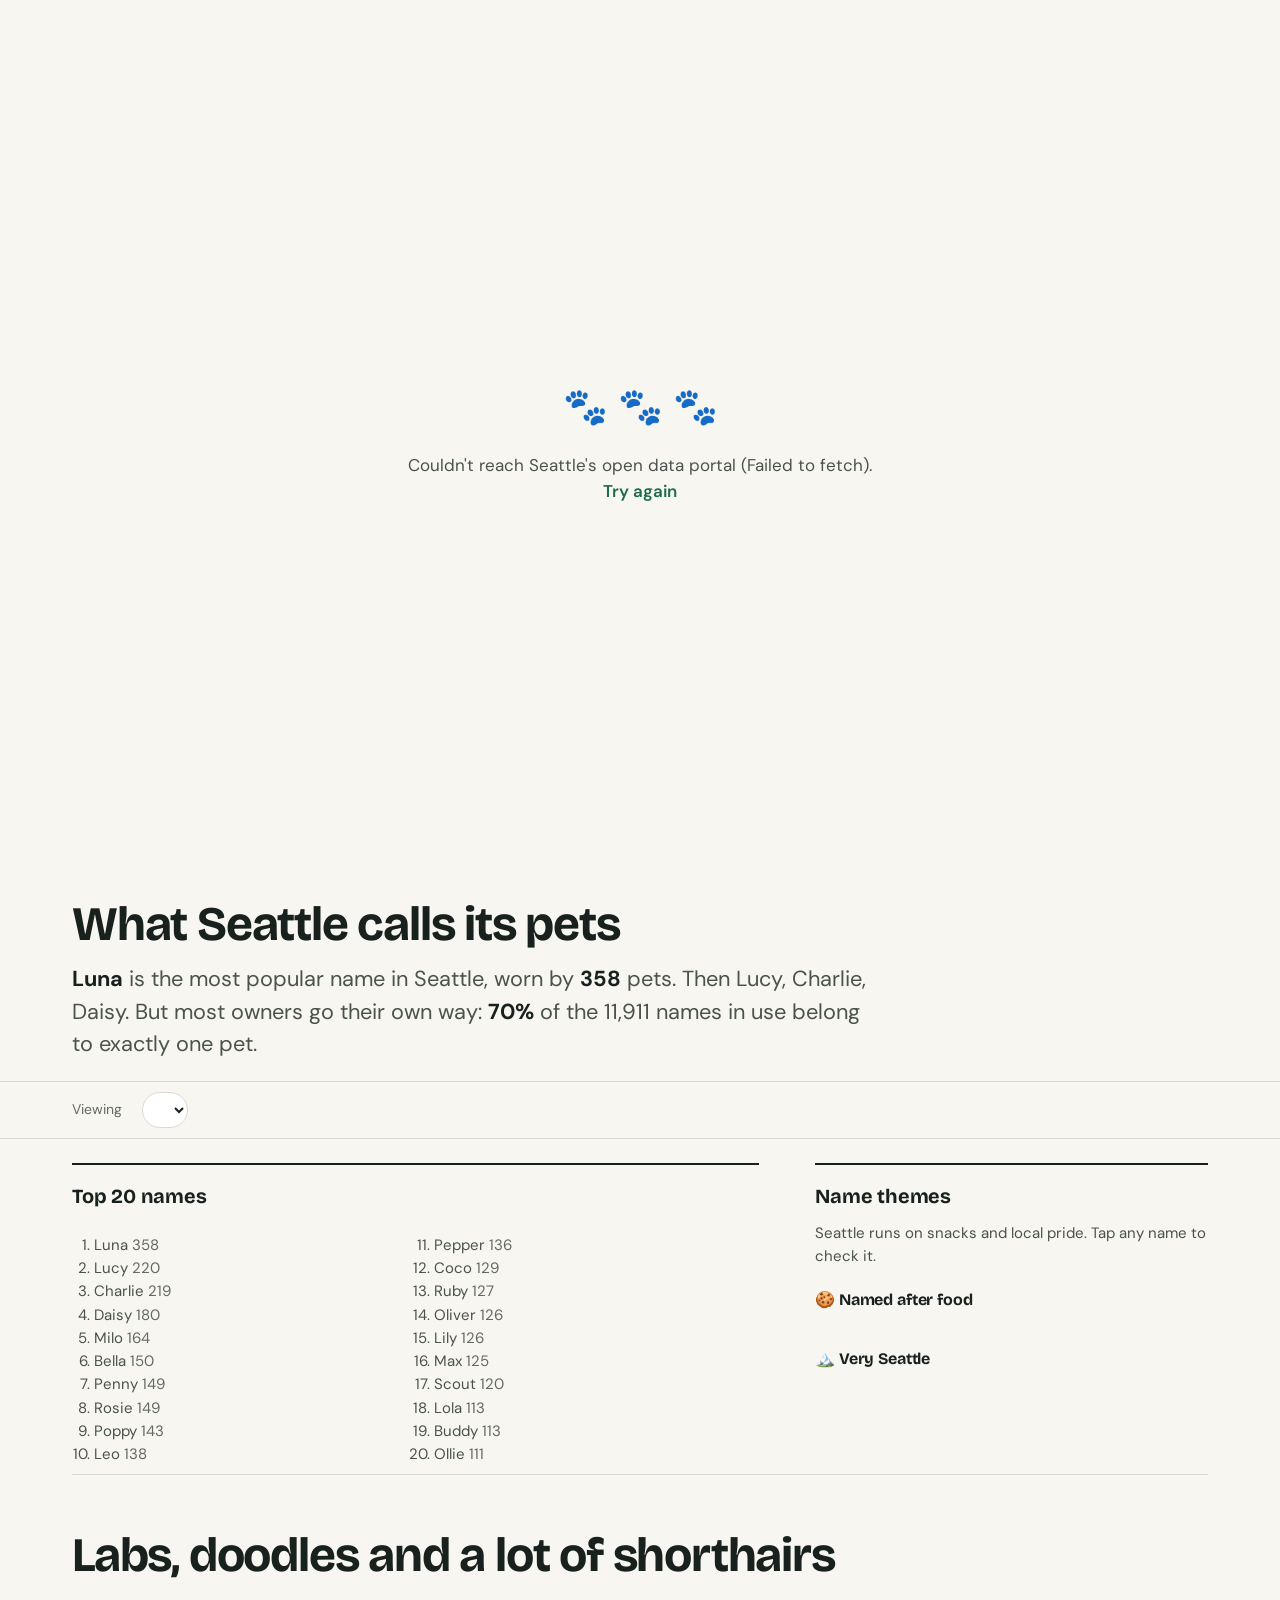
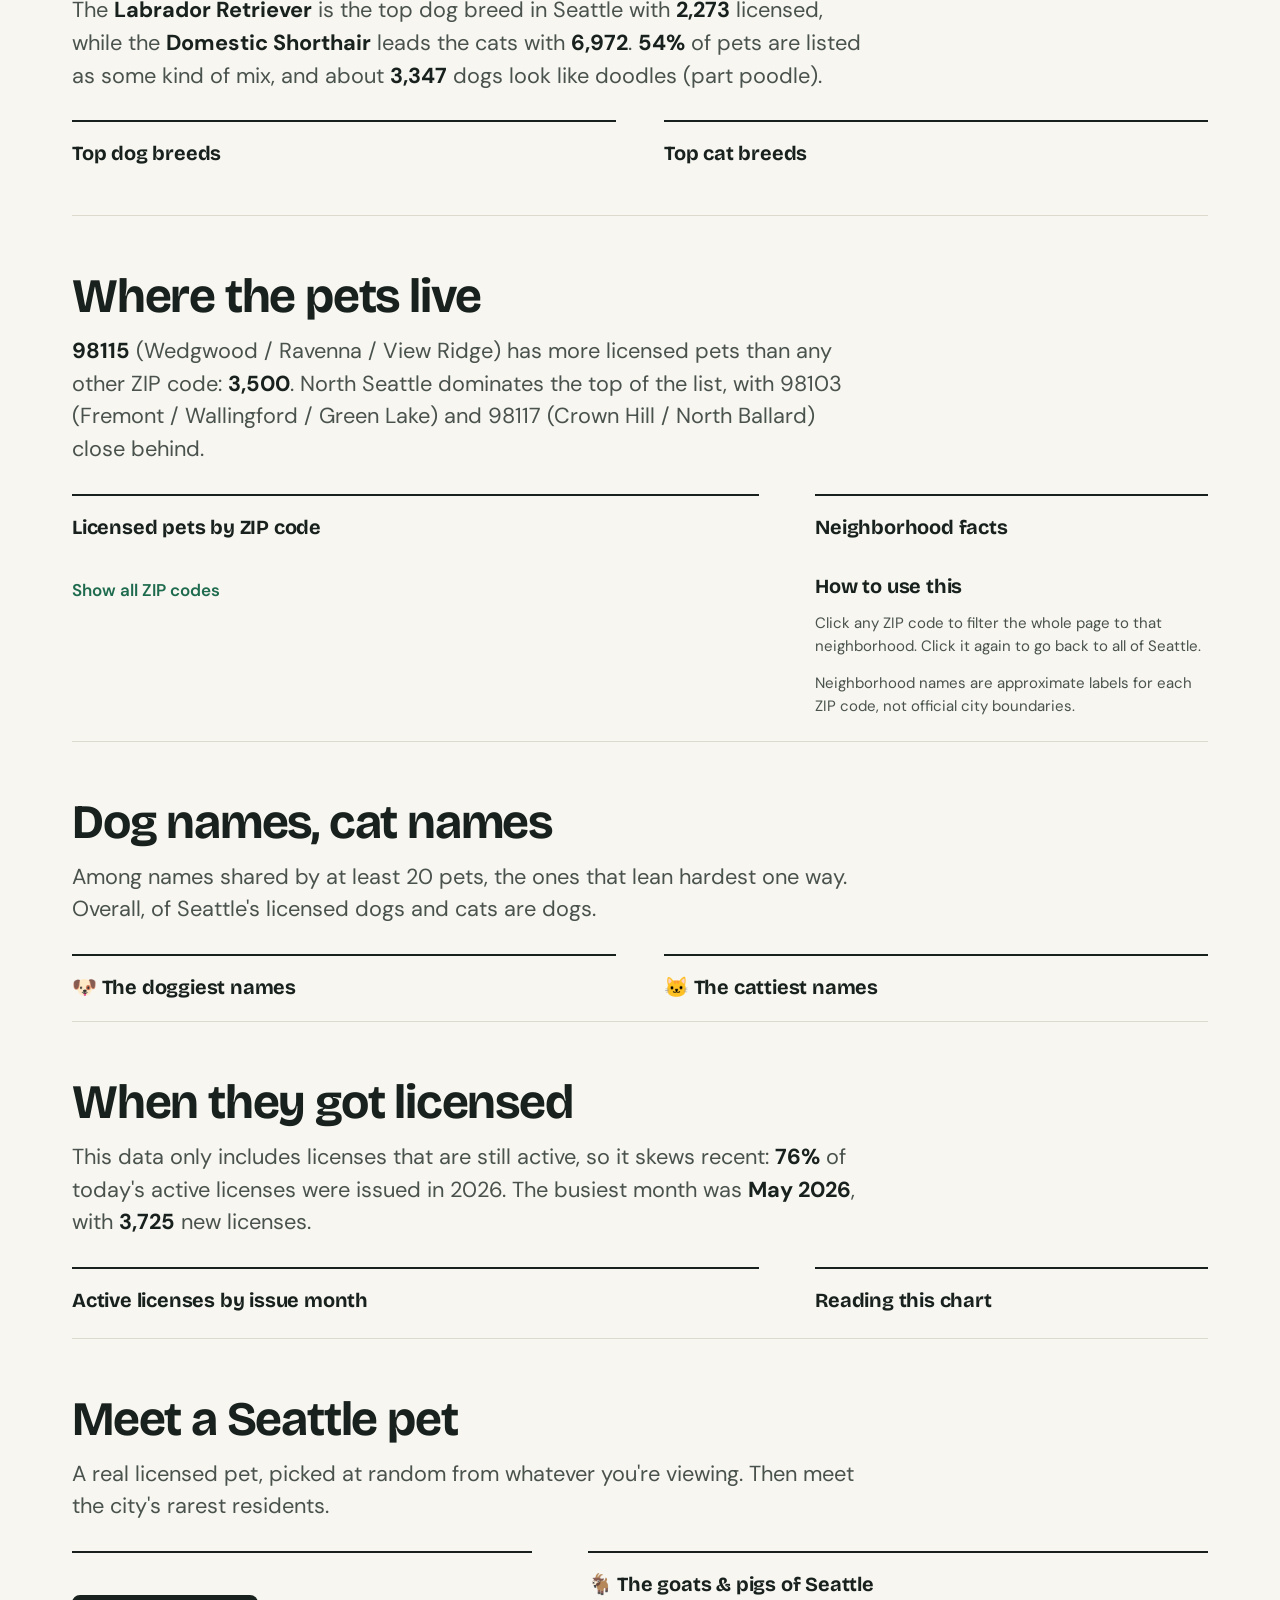
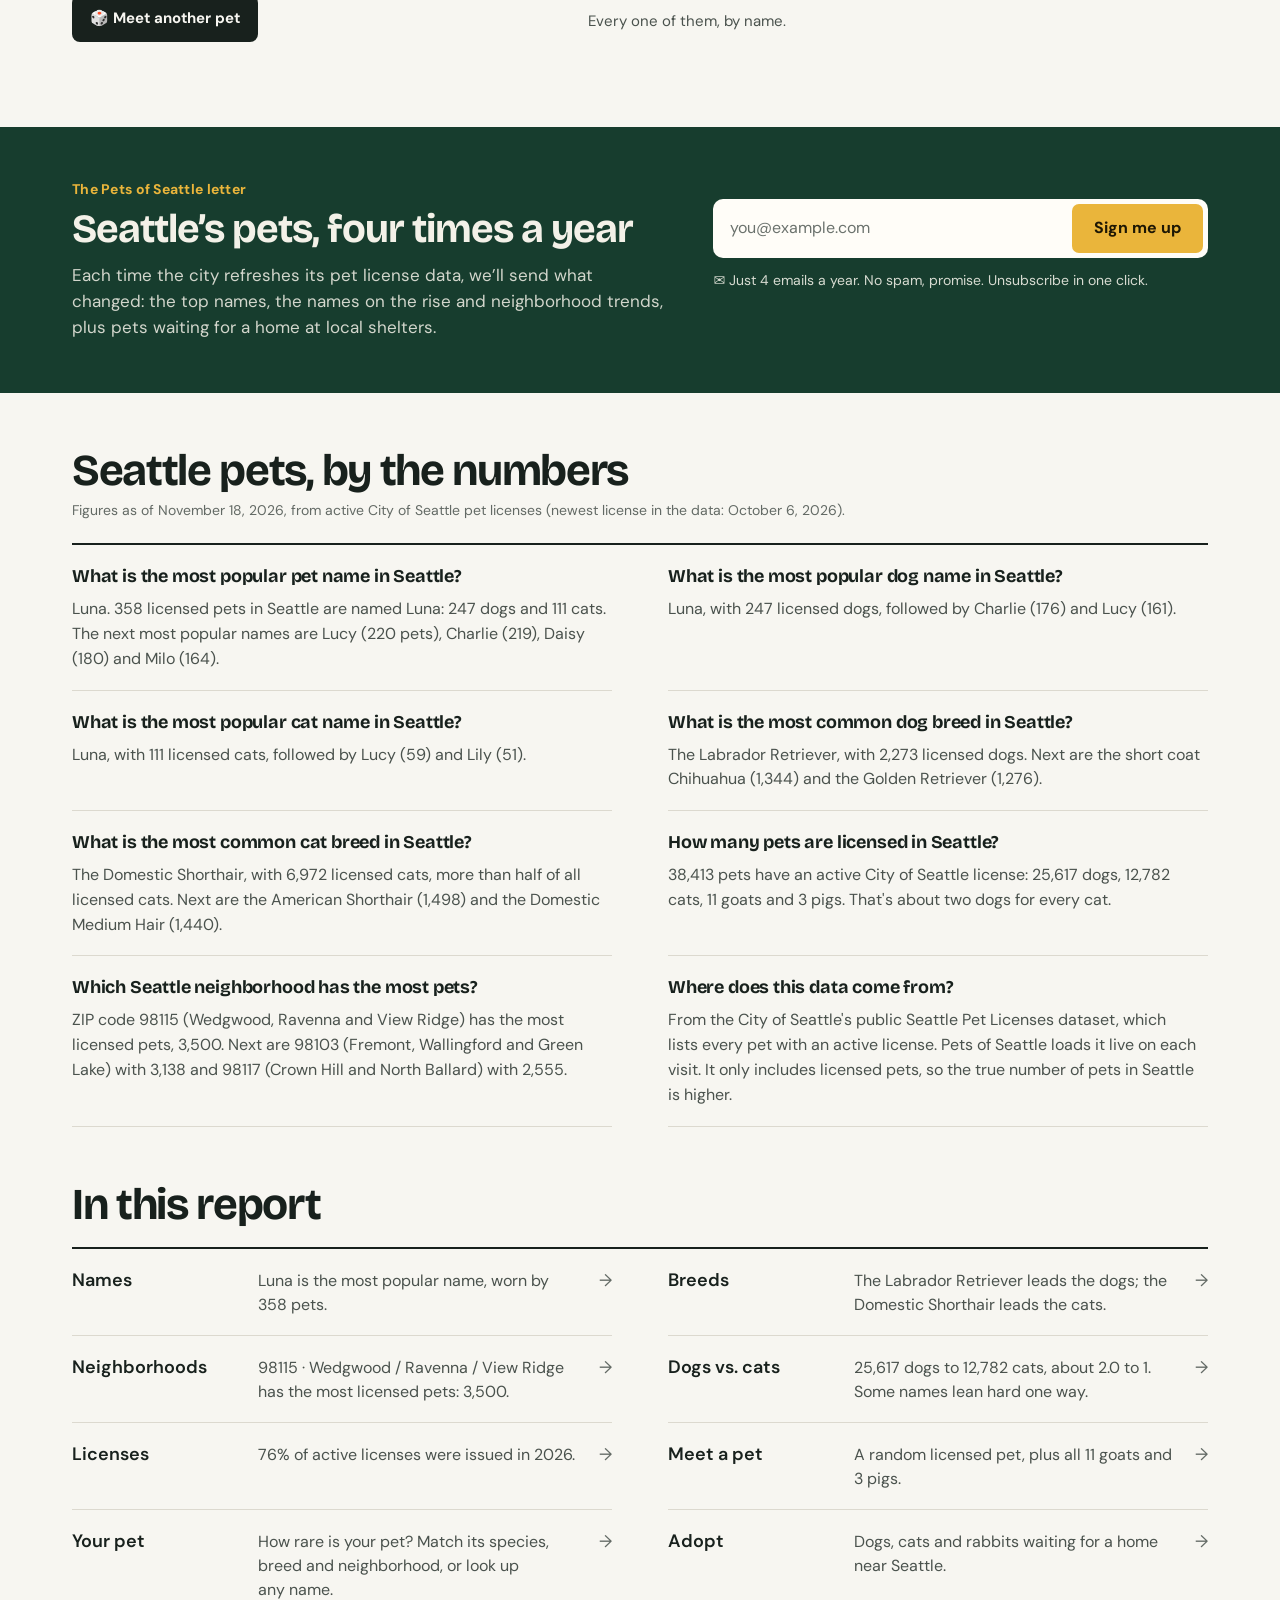
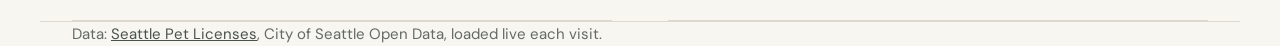
==== commit 37cf935a: "Quarterly newsletter sign-up (Buttondown) on all pages 'Seattle's pets, four times a year': top name" ====
--- a/index.html
+++ b/index.html
@@ -23,7 +23,7 @@
 <link rel="preconnect" href="https://fonts.googleapis.com">
 <link rel="preconnect" href="https://fonts.gstatic.com" crossorigin>
 <link href="https://fonts.googleapis.com/css2?family=Bricolage+Grotesque:opsz,wght@12..96,500..800&family=DM+Sans:opsz,wght@9..40,400..700&family=Patrick+Hand&display=swap" rel="stylesheet">
-<link rel="stylesheet" href="style.css?v=33">
+<link rel="stylesheet" href="style.css?v=35">
 <script src="track.js"></script>
 </head>
 <body>
@@ -221,6 +221,25 @@
     </div>
   </section>
 </main>
+
+<section class="news" id="newsletter" aria-labelledby="newsTitle">
+  <div class="wrap news-inner">
+    <div class="news-copy">
+      <p class="news-eyebrow">The Pets of Seattle letter</p>
+      <h2 id="newsTitle">Seattle&rsquo;s pets, four times a year</h2>
+      <p>Each time the city refreshes its pet license data, we&rsquo;ll send what changed: the top names, the names on the rise and neighborhood trends, plus pets waiting for a home at local shelters.</p>
+    </div>
+    <form class="news-form" data-news-form data-source="home" novalidate>
+      <label class="sr" for="newsEmail">Email address</label>
+      <div class="news-row">
+        <input type="email" name="email" id="newsEmail" placeholder="you@example.com" autocomplete="email" required>
+        <button type="submit" class="checkbtn">Sign me up</button>
+      </div>
+      <p class="news-promise">✉️ Just 4 emails a year. No spam, promise. Unsubscribe in one click.</p>
+      <p class="news-msg" role="status" aria-live="polite"></p>
+    </form>
+  </div>
+</section>
 
 <section class="wrap faq" aria-labelledby="faqTitle">
   <h2 id="faqTitle">Seattle pets, by the numbers</h2>
@@ -602,7 +621,7 @@
     <div class="scale" aria-hidden="true"><span class="flag" style="left:${pos}%">${esc(display)}</span><span class="mark" style="left:${pos}%"></span></div>
     <div class="scale-labels"><span>One of a kind</span><span>${esc(NAME_INDEX.get(sc.top[0]).display)} (${fmt(maxN)}, the most popular)</span></div>
     <div class="result-grid">${[split, local, hot, breedHtml, lookHtml].filter(Boolean).join('')}</div>
-    <div class="share"><button class="checkbtn sharebtn" id="shareCard">📸 Make ${esc(display)}'s card</button><button class="chip" id="copyLink">🔗 Copy link to this result</button><span class="val" id="copyMsg"></span></div>`;
+    <div class="share"><button class="checkbtn sharebtn" id="shareCard">📸 Make ${esc(display)}'s card</button><button class="chip" id="copyLink">🔗 Copy link to this result</button><a class="chip" href="#newsletter">📬 Get Seattle&rsquo;s rankings 4× a year</a><span class="val" id="copyMsg"></span></div>`;
   CARD = { display, n, who, label, rank, distinct: sc.distinct, sp };
   $('shareCard').onclick = openCardMaker;
   out.querySelectorAll('[data-n]').forEach(b => b.onclick = () => { $('nameInput').value = b.dataset.n; lookupName(); });
@@ -1022,6 +1041,19 @@
   catch { $('cardMsg').textContent = location.href; }
 };
 
+// The filter bar only applies to the chart sections, so it slides away once they've scrolled past.
+(() => {
+  const bar = document.querySelector('.filters'), main = document.querySelector('main');
+  let ticking = false;
+  const update = () => {
+    ticking = false;
+    const navH = parseFloat(getComputedStyle(document.documentElement).getPropertyValue('--nav-h')) || 64;
+    bar.classList.toggle('gone', main.getBoundingClientRect().bottom < navH + bar.offsetHeight + 40);
+  };
+  addEventListener('scroll', () => { if (!ticking) { ticking = true; requestAnimationFrame(update); } }, { passive: true });
+  addEventListener('resize', update); update();
+})();
+
 // usage counts (no-ops until GoatCounter is switched on in track.js)
 $('cardShare').addEventListener('click', () => track('card-share'));
 $('cardDownload').addEventListener('click', () => track('card-download'));
@@ -1062,5 +1094,6 @@
 }
 load();
 </script>
+<script src="newsletter.js"></script>
 </body>
 </html>
--- a/style.css
+++ b/style.css
@@ -500,3 +500,24 @@
   .hero .lede { order: 4; }
   .hero .statrow { order: 5; margin-top: 28px; }
 }
+
+/* newsletter band */
+.news { background: var(--brand); color: var(--brand-ink); margin-top: 72px; }
+.news-inner { display: grid; grid-template-columns: minmax(0, 1.2fr) minmax(0, 1fr); gap: 48px; align-items: center; padding-top: 52px; padding-bottom: 52px; }
+.news-eyebrow { color: var(--cta); font-weight: 700; font-size: 14px; letter-spacing: .02em; margin: 0 0 8px; }
+.news h2 { color: var(--brand-ink); font-size: clamp(28px, 3.6vw, 40px); margin: 0 0 12px; }
+.news-copy p:last-child { color: color-mix(in srgb, var(--brand-ink) 85%, transparent); font-size: 17px; line-height: 1.55; margin: 0; max-width: 56ch; }
+.news-row { display: flex; gap: 8px; background: #fffdf8; border-radius: 10px; padding: 5px; }
+.news-row input { flex: 1; min-width: 0; border: 0; background: transparent; font: inherit; font-size: 16px; padding: 10px 12px; color: #18211d; outline: none; }
+.news-row input::placeholder { color: #6b726d; }
+.news-row:focus-within { box-shadow: 0 0 0 3px var(--cta); }
+.news-promise { font-size: 14px; margin: 12px 0 0; color: color-mix(in srgb, var(--brand-ink) 88%, transparent); }
+.news-msg { font-size: 15px; margin: 8px 0 0; min-height: 1.4em; color: var(--brand-ink); }
+.news-msg b { color: var(--cta); }
+.news-form.done .news-row { opacity: .6; }
+.news + .faq, .news + footer { margin-top: 0; }
+@media (max-width: 860px) { .news-inner { grid-template-columns: minmax(0, 1fr); gap: 22px; padding-top: 40px; padding-bottom: 40px; } }
+@media (max-width: 420px) { .news-row { flex-direction: column; } .news-row .checkbtn { width: 100%; } }
+.filters { transition: transform .25s ease, opacity .2s ease; }
+.filters.gone { transform: translateY(-110%); opacity: 0; pointer-events: none; }
+@media (prefers-reduced-motion: reduce) { .filters { transition: none; } }
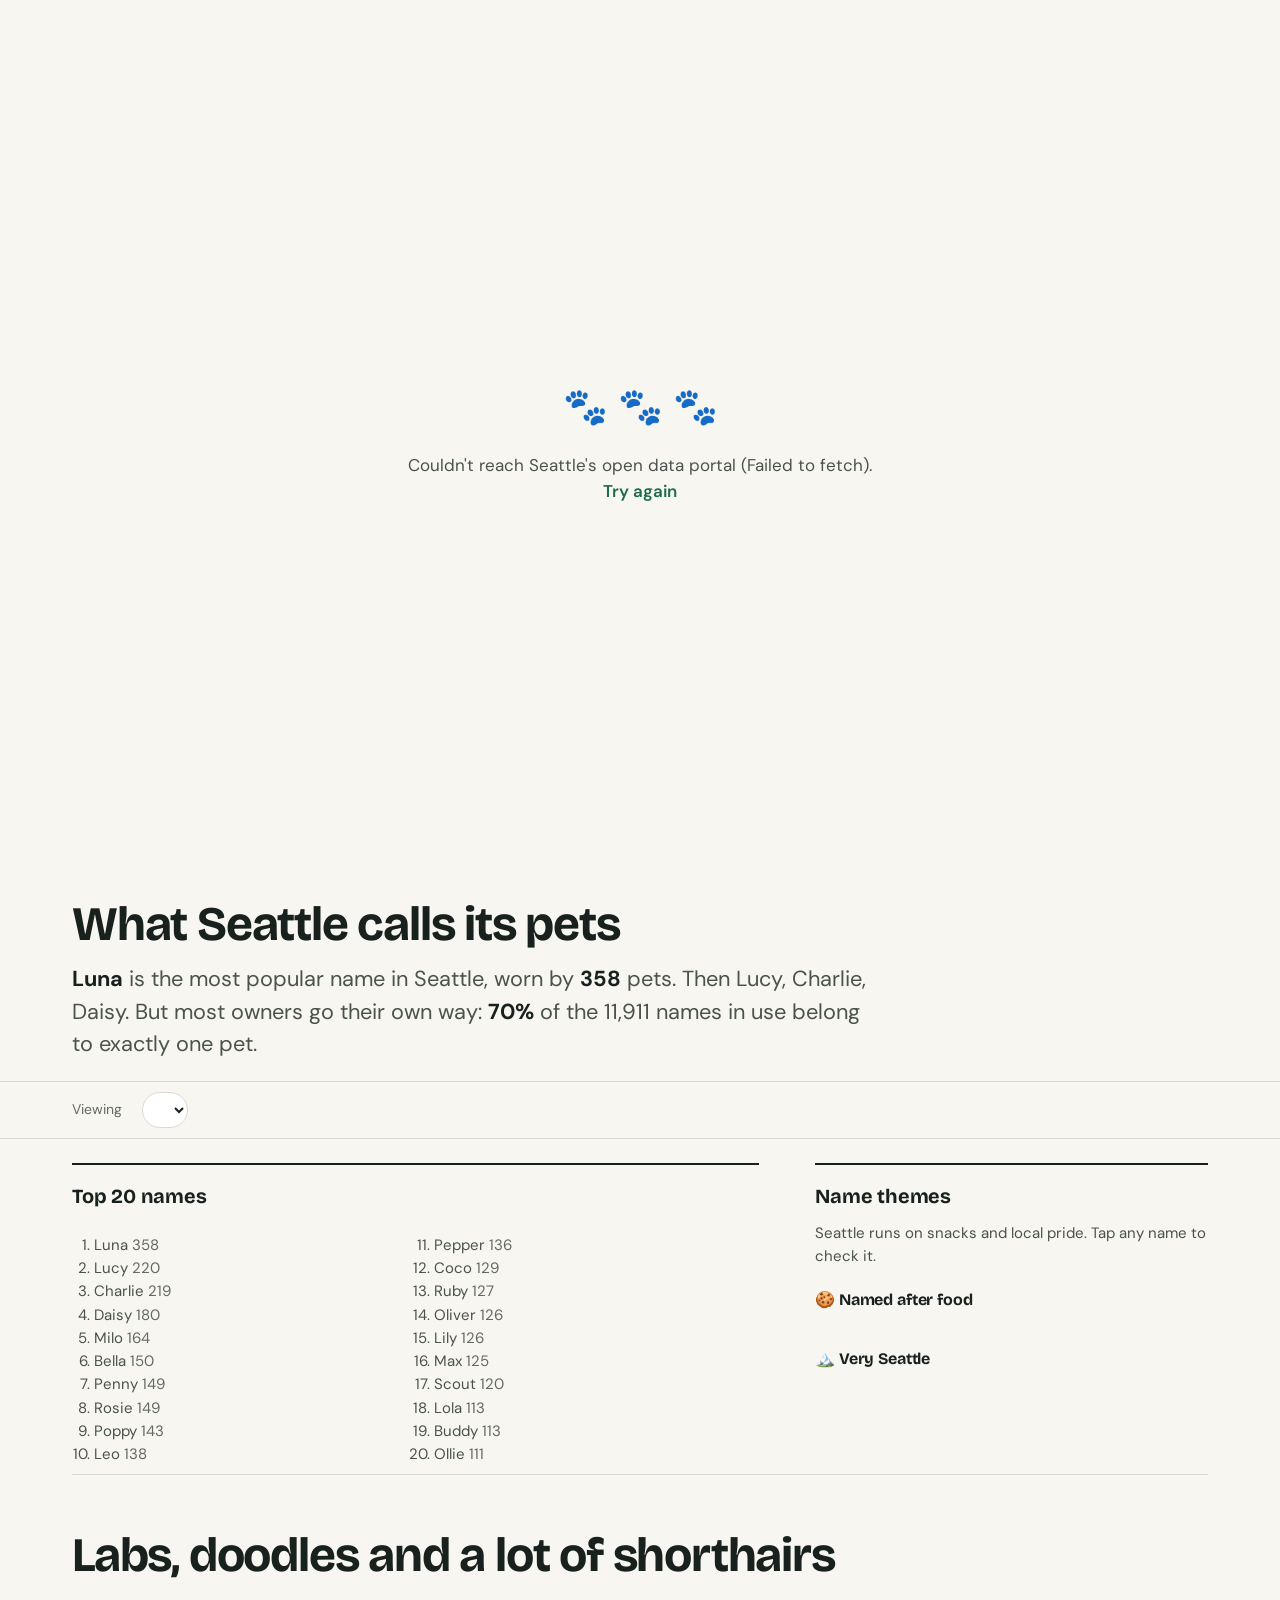
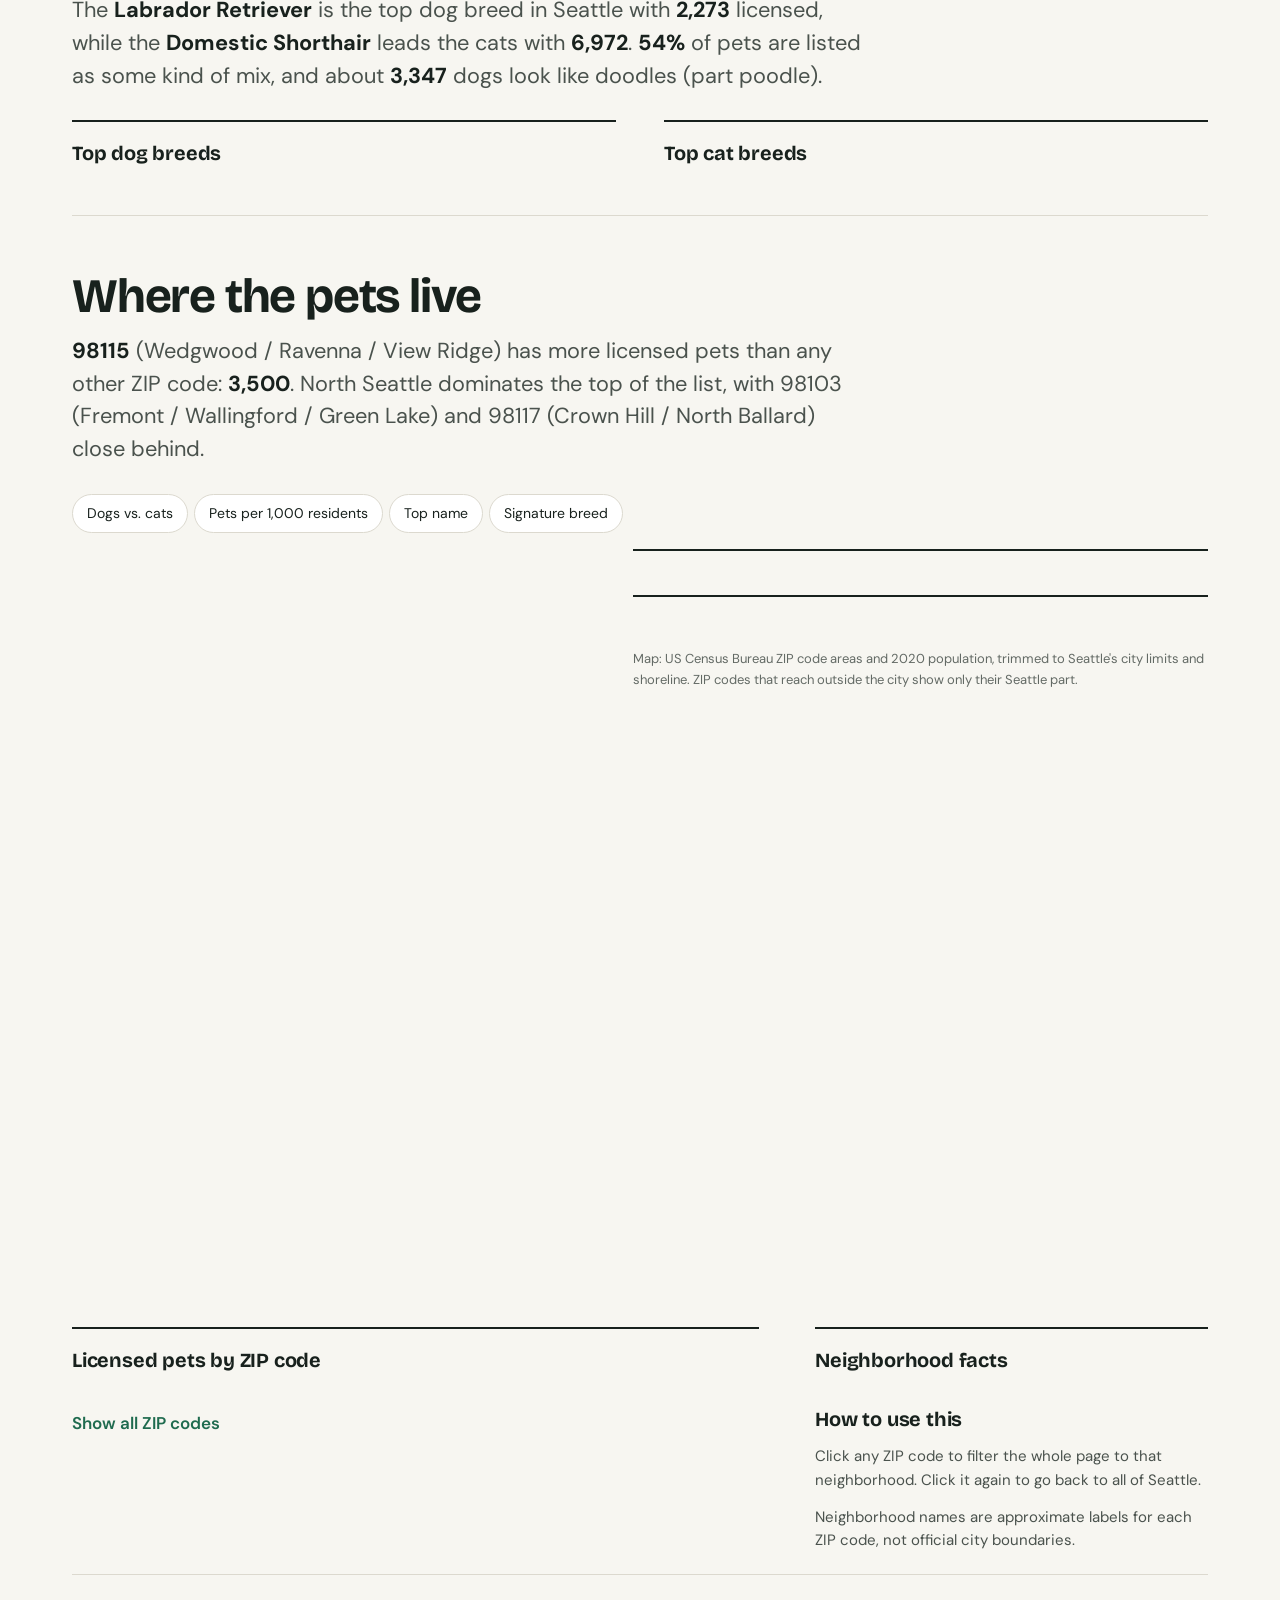
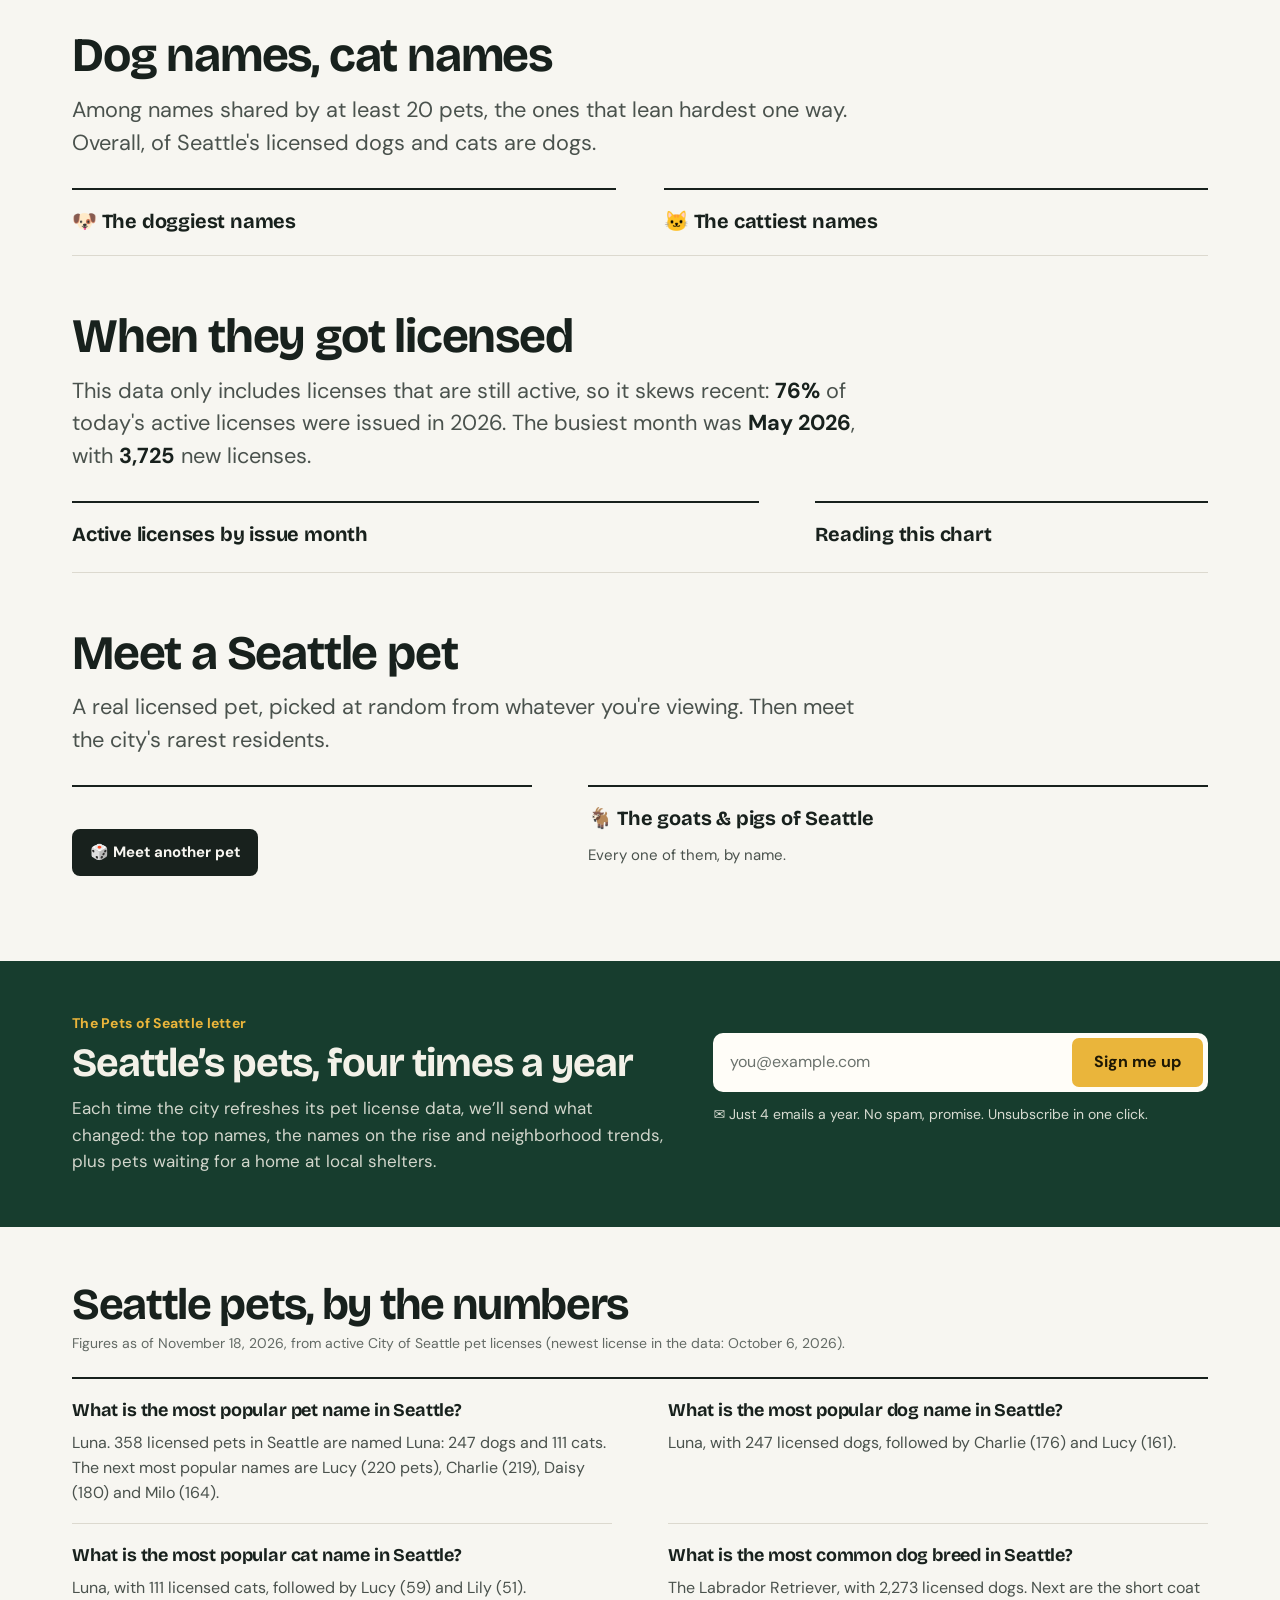
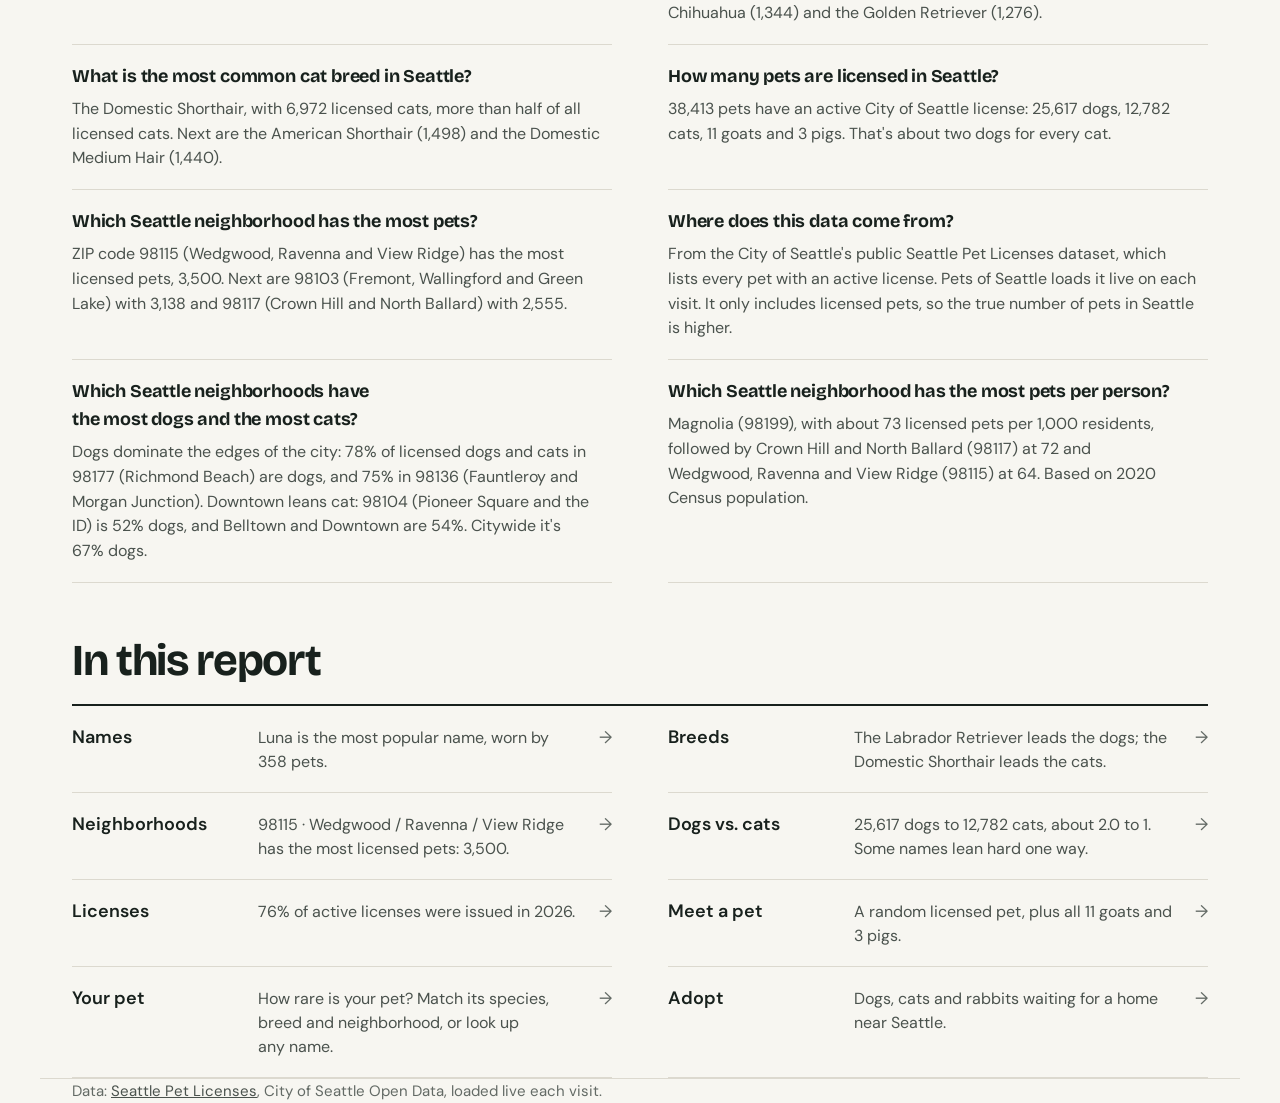
==== commit b5a33b42: "Interactive neighborhood map ZIP-code map of Seattle (Census ZCTAs trimmed to city limits and shorel" ====
--- a/index.html
+++ b/index.html
@@ -19,11 +19,11 @@
 <link rel="icon" href="art/favicon.svg" type="image/svg+xml">
 <link rel="apple-touch-icon" href="art/apple-touch-icon.png">
 <meta name="theme-color" content="#173d2e">
-<script type="application/ld+json">{"@context": "https://schema.org", "@graph": [{"@type": "WebSite", "@id": "https://petsofseattle.org/#website", "name": "Pets of Seattle", "url": "https://petsofseattle.org/", "inLanguage": "en-US", "dateModified": "2026-11-18"}, {"@type": "Dataset", "name": "Seattle pet licenses, explored", "description": "Names, species, breeds and ZIP codes of every pet with an active City of Seattle license, summarized by Pets of Seattle.", "url": "https://petsofseattle.org/", "isBasedOn": {"@type": "Dataset", "name": "Seattle Pet Licenses", "url": "https://data.seattle.gov/City-Administration/Seattle-Pet-Licenses/jguv-t9rb", "creator": {"@type": "GovernmentOrganization", "name": "City of Seattle"}, "license": "https://creativecommons.org/publicdomain/mark/1.0/"}, "spatialCoverage": {"@type": "Place", "name": "Seattle, Washington"}, "keywords": ["Seattle pet names", "popular dog names", "popular cat names", "dog breeds", "pet licenses"], "dateModified": "2026-11-18", "temporalCoverage": "../2026-10-06", "creator": {"@type": "Organization", "name": "Pets of Seattle", "url": "https://petsofseattle.org/"}, "license": "https://creativecommons.org/publicdomain/mark/1.0/", "isAccessibleForFree": true, "sourceOrganization": {"@type": "GovernmentOrganization", "name": "City of Seattle"}}, {"@type": "FAQPage", "mainEntity": [{"@type": "Question", "name": "What is the most popular pet name in Seattle?", "acceptedAnswer": {"@type": "Answer", "text": "Luna. 358 licensed pets in Seattle are named Luna: 247 dogs and 111 cats. The next most popular names are Lucy (220 pets), Charlie (219), Daisy (180) and Milo (164)."}}, {"@type": "Question", "name": "What is the most popular dog name in Seattle?", "acceptedAnswer": {"@type": "Answer", "text": "Luna, with 247 licensed dogs, followed by Charlie (176) and Lucy (161)."}}, {"@type": "Question", "name": "What is the most popular cat name in Seattle?", "acceptedAnswer": {"@type": "Answer", "text": "Luna, with 111 licensed cats, followed by Lucy (59) and Lily (51)."}}, {"@type": "Question", "name": "What is the most common dog breed in Seattle?", "acceptedAnswer": {"@type": "Answer", "text": "The Labrador Retriever, with 2,273 licensed dogs. Next are the short coat Chihuahua (1,344) and the Golden Retriever (1,276)."}}, {"@type": "Question", "name": "What is the most common cat breed in Seattle?", "acceptedAnswer": {"@type": "Answer", "text": "The Domestic Shorthair, with 6,972 licensed cats, more than half of all licensed cats. Next are the American Shorthair (1,498) and the Domestic Medium Hair (1,440)."}}, {"@type": "Question", "name": "How many pets are licensed in Seattle?", "acceptedAnswer": {"@type": "Answer", "text": "38,413 pets have an active City of Seattle license: 25,617 dogs, 12,782 cats, 11 goats and 3 pigs. That's about two dogs for every cat."}}, {"@type": "Question", "name": "Which Seattle neighborhood has the most pets?", "acceptedAnswer": {"@type": "Answer", "text": "ZIP code 98115 (Wedgwood, Ravenna and View Ridge) has the most licensed pets, 3,500. Next are 98103 (Fremont, Wallingford and Green Lake) with 3,138 and 98117 (Crown Hill and North Ballard) with 2,555."}}, {"@type": "Question", "name": "Where does this data come from?", "acceptedAnswer": {"@type": "Answer", "text": "From the City of Seattle's public Seattle Pet Licenses dataset, which lists every pet with an active license. Pets of Seattle loads it live on each visit. It only includes licensed pets, so the true number of pets in Seattle is higher."}}]}]}</script>
+<script type="application/ld+json">{"@context": "https://schema.org", "@graph": [{"@type": "WebSite", "@id": "https://petsofseattle.org/#website", "name": "Pets of Seattle", "url": "https://petsofseattle.org/", "inLanguage": "en-US", "dateModified": "2026-11-18"}, {"@type": "Dataset", "name": "Seattle pet licenses, explored", "description": "Names, species, breeds and ZIP codes of every pet with an active City of Seattle license, summarized by Pets of Seattle.", "url": "https://petsofseattle.org/", "isBasedOn": {"@type": "Dataset", "name": "Seattle Pet Licenses", "url": "https://data.seattle.gov/City-Administration/Seattle-Pet-Licenses/jguv-t9rb", "creator": {"@type": "GovernmentOrganization", "name": "City of Seattle"}, "license": "https://creativecommons.org/publicdomain/mark/1.0/"}, "spatialCoverage": {"@type": "Place", "name": "Seattle, Washington"}, "keywords": ["Seattle pet names", "popular dog names", "popular cat names", "dog breeds", "pet licenses"], "dateModified": "2026-11-18", "temporalCoverage": "../2026-10-06", "creator": {"@type": "Organization", "name": "Pets of Seattle", "url": "https://petsofseattle.org/"}, "license": "https://creativecommons.org/publicdomain/mark/1.0/", "isAccessibleForFree": true, "sourceOrganization": {"@type": "GovernmentOrganization", "name": "City of Seattle"}}, {"@type": "FAQPage", "mainEntity": [{"@type": "Question", "name": "What is the most popular pet name in Seattle?", "acceptedAnswer": {"@type": "Answer", "text": "Luna. 358 licensed pets in Seattle are named Luna: 247 dogs and 111 cats. The next most popular names are Lucy (220 pets), Charlie (219), Daisy (180) and Milo (164)."}}, {"@type": "Question", "name": "What is the most popular dog name in Seattle?", "acceptedAnswer": {"@type": "Answer", "text": "Luna, with 247 licensed dogs, followed by Charlie (176) and Lucy (161)."}}, {"@type": "Question", "name": "What is the most popular cat name in Seattle?", "acceptedAnswer": {"@type": "Answer", "text": "Luna, with 111 licensed cats, followed by Lucy (59) and Lily (51)."}}, {"@type": "Question", "name": "What is the most common dog breed in Seattle?", "acceptedAnswer": {"@type": "Answer", "text": "The Labrador Retriever, with 2,273 licensed dogs. Next are the short coat Chihuahua (1,344) and the Golden Retriever (1,276)."}}, {"@type": "Question", "name": "What is the most common cat breed in Seattle?", "acceptedAnswer": {"@type": "Answer", "text": "The Domestic Shorthair, with 6,972 licensed cats, more than half of all licensed cats. Next are the American Shorthair (1,498) and the Domestic Medium Hair (1,440)."}}, {"@type": "Question", "name": "How many pets are licensed in Seattle?", "acceptedAnswer": {"@type": "Answer", "text": "38,413 pets have an active City of Seattle license: 25,617 dogs, 12,782 cats, 11 goats and 3 pigs. That's about two dogs for every cat."}}, {"@type": "Question", "name": "Which Seattle neighborhood has the most pets?", "acceptedAnswer": {"@type": "Answer", "text": "ZIP code 98115 (Wedgwood, Ravenna and View Ridge) has the most licensed pets, 3,500. Next are 98103 (Fremont, Wallingford and Green Lake) with 3,138 and 98117 (Crown Hill and North Ballard) with 2,555."}}, {"@type": "Question", "name": "Where does this data come from?", "acceptedAnswer": {"@type": "Answer", "text": "From the City of Seattle's public Seattle Pet Licenses dataset, which lists every pet with an active license. Pets of Seattle loads it live on each visit. It only includes licensed pets, so the true number of pets in Seattle is higher."}}, {"@type": "Question", "name": "Which Seattle neighborhoods have the most dogs and the most cats?", "acceptedAnswer": {"@type": "Answer", "text": "Dogs dominate the edges of the city: 78% of licensed dogs and cats in 98177 (Richmond Beach) are dogs, and 75% in 98136 (Fauntleroy and Morgan Junction). Downtown leans cat: 98104 (Pioneer Square and the ID) is 52% dogs, and Belltown and Downtown are 54%. Citywide it's 67% dogs."}}, {"@type": "Question", "name": "Which Seattle neighborhood has the most pets per person?", "acceptedAnswer": {"@type": "Answer", "text": "Magnolia (98199), with about 73 licensed pets per 1,000 residents, followed by Crown Hill and North Ballard (98117) at 72 and Wedgwood, Ravenna and View Ridge (98115) at 64. Based on 2020 Census population."}}]}]}</script>
 <link rel="preconnect" href="https://fonts.googleapis.com">
 <link rel="preconnect" href="https://fonts.gstatic.com" crossorigin>
 <link href="https://fonts.googleapis.com/css2?family=Bricolage+Grotesque:opsz,wght@12..96,500..800&family=DM+Sans:opsz,wght@9..40,400..700&family=Patrick+Hand&display=swap" rel="stylesheet">
-<link rel="stylesheet" href="style.css?v=35">
+<link rel="stylesheet" href="style.css?v=37">
 <script src="track.js"></script>
 </head>
 <body>
@@ -160,6 +160,30 @@
       <h2>Where the pets live</h2>
       <p class="lede" id="hoodsLede"><b>98115</b> (Wedgwood / Ravenna / View Ridge) has more licensed pets than any other ZIP code: <b>3,500</b>. North Seattle dominates the top of the list, with 98103 (Fremont / Wallingford / Green Lake) and 98117 (Crown Hill / North Ballard) close behind.</p>
     </div>
+    <div class="map-block" id="mapBlock">
+      <div class="map-controls">
+        <div class="seg" role="radiogroup" aria-label="Map view" id="mapView">
+          <button type="button" role="radio" data-v="lean">Dogs vs. cats</button>
+          <button type="button" role="radio" data-v="rate">Pets per 1,000 residents</button>
+          <button type="button" role="radio" data-v="name">Top name</button>
+          <button type="button" role="radio" data-v="breed">Signature breed</button>
+        </div>
+      </div>
+      <div class="map-grid">
+        <figure class="map-fig">
+          <svg id="cityMap" role="group" aria-label="Map of Seattle neighborhoods by ZIP code" preserveAspectRatio="xMidYMid meet"></svg>
+          <figcaption class="map-legend" id="mapLegend"></figcaption>
+        </figure>
+        <div class="map-side">
+          <div class="map-detail" id="mapDetail" aria-live="polite"></div>
+          <div class="map-rank">
+            <h3 id="mapRankTitle"></h3>
+            <ol class="map-list" id="mapList"></ol>
+          </div>
+          <p class="map-note">Map: US Census Bureau ZIP code areas and 2020 population, trimmed to Seattle's city limits and shoreline. ZIP codes that reach outside the city show only their Seattle part.</p>
+        </div>
+      </div>
+    </div>
     <div class="split">
       <div class="panel">
         <h3>Licensed pets by ZIP code</h3>
@@ -253,6 +277,8 @@
     <div class="faq-item"><h3>How many pets are licensed in Seattle?</h3><p>38,413 pets have an active City of Seattle license: 25,617 dogs, 12,782 cats, 11 goats and 3 pigs. That's about two dogs for every cat.</p></div>
     <div class="faq-item"><h3>Which Seattle neighborhood has the most pets?</h3><p>ZIP code 98115 (Wedgwood, Ravenna and View Ridge) has the most licensed pets, 3,500. Next are 98103 (Fremont, Wallingford and Green Lake) with 3,138 and 98117 (Crown Hill and North Ballard) with 2,555.</p></div>
     <div class="faq-item"><h3>Where does this data come from?</h3><p>From the City of Seattle's public Seattle Pet Licenses dataset, which lists every pet with an active license. Pets of Seattle loads it live on each visit. It only includes licensed pets, so the true number of pets in Seattle is higher.</p></div>
+    <div class="faq-item"><h3>Which Seattle neighborhoods have the most dogs and the most cats?</h3><p>Dogs dominate the edges of the city: 78% of licensed dogs and cats in 98177 (Richmond Beach) are dogs, and 75% in 98136 (Fauntleroy and Morgan Junction). Downtown leans cat: 98104 (Pioneer Square and the ID) is 52% dogs, and Belltown and Downtown are 54%. Citywide it's 67% dogs.</p></div>
+    <div class="faq-item"><h3>Which Seattle neighborhood has the most pets per person?</h3><p>Magnolia (98199), with about 73 licensed pets per 1,000 residents, followed by Crown Hill and North Ballard (98117) at 72 and Wedgwood, Ravenna and View Ridge (98115) at 64. Based on 2020 Census population.</p></div>
   </div>
 </section>
 
@@ -1064,6 +1090,7 @@
 // ---------- orchestration ----------
 function renderAll() {
   renderTiles(); renderZipSelect(); renderNames(); renderBreeds(); renderZips(); renderVs(); renderTimeline();
+  if (typeof renderMap === 'function') renderMap();
   themeTags($('foodTags'), FOOD); themeTags($('seaTags'), SEATTLE); meetPet();
   const n = filtered().length;
   $('status').textContent = `Showing ${fmt(n)} ${state.species === 'All' ? 'pets' : PLURAL[state.species].toLowerCase()}${state.zip ? ' in ' + state.zip : ''}`;
@@ -1094,6 +1121,7 @@
 }
 load();
 </script>
+<script src="map.js"></script>
 <script src="newsletter.js"></script>
 </body>
 </html>
--- a/style.css
+++ b/style.css
@@ -521,3 +521,62 @@
 .filters { transition: transform .25s ease, opacity .2s ease; }
 .filters.gone { transform: translateY(-110%); opacity: 0; pointer-events: none; }
 @media (prefers-reduced-motion: reduce) { .filters { transition: none; } }
+
+/* ---------- neighborhood map ---------- */
+.map-block { margin: 0 0 44px; }
+.map-controls { margin-bottom: 16px; }
+.map-grid { display: grid; grid-template-columns: minmax(0, 0.95fr) minmax(0, 1.05fr); gap: 40px; align-items: start; }
+.map-fig { margin: 0; }
+#cityMap { display: block; width: 100%; height: auto; aspect-ratio: 1000 / 1764; max-height: 80vh; }
+#cityMap .zip { stroke: var(--bg); stroke-width: 3; stroke-linejoin: round; cursor: pointer; outline: none; }
+#cityMap .zip:hover, #cityMap .zip:focus-visible { stroke: var(--text); stroke-width: 5; }
+#cityMap .zip.focus { stroke: var(--text); stroke-width: 7; }
+#cityMap .zip.sel { stroke: var(--cta); stroke-width: 9; }
+#cityMap .zip-lab { font-family: "Bricolage Grotesque", sans-serif; font-weight: 700; text-anchor: middle; dominant-baseline: middle; pointer-events: none; }
+.map-legend { margin-top: 14px; font-size: 14px; color: var(--text-2); }
+.lg-ramp { display: flex; height: 12px; border-radius: 6px; overflow: hidden; gap: 2px; }
+.lg-ramp span { flex: 1; }
+.lg-ends { display: grid; grid-template-columns: 1fr auto 1fr; gap: 8px; margin-top: 6px; font-size: 13px; color: var(--muted); }
+.lg-ends span:nth-child(2) { text-align: center; }
+.lg-ends span:last-child { text-align: right; }
+.lg-row { display: flex; flex-wrap: wrap; gap: 6px 14px; }
+.lg-item { display: inline-flex; align-items: center; gap: 6px; font-size: 13px; font-variant-numeric: tabular-nums; }
+.lg-sw { width: 14px; height: 14px; border-radius: 3px; display: inline-block; box-shadow: inset 0 0 0 1px color-mix(in srgb, var(--text) 14%, transparent); }
+.lg-cap { margin-top: 6px; font-size: 13px; color: var(--muted); }
+.map-side { display: grid; gap: 28px; align-content: start; position: sticky; top: calc(var(--nav-h) + var(--filters-h, 58px) + 16px); }
+.map-detail { border-top: 2px solid var(--rule); padding-top: 16px; }
+.md-kicker { color: var(--muted); font-size: 14px; font-weight: 600; margin: 0 0 4px; }
+.map-detail h3 { font-size: 26px; margin: 0 0 14px; }
+.md-p { color: var(--text-2); font-size: 15px; margin: 0 0 12px; }
+.md-p b { color: var(--text); }
+.md-stats { display: grid; grid-template-columns: repeat(3, minmax(0, 1fr)); gap: 12px; margin-bottom: 16px; }
+.md-stats b { display: block; font-family: "Bricolage Grotesque", sans-serif; font-size: 28px; font-weight: 800; letter-spacing: -0.03em; font-variant-numeric: tabular-nums; }
+.md-stats span { color: var(--muted); font-size: 13px; }
+.md-lbl { font-size: 13px; font-weight: 700; color: var(--muted); margin: 4px 0 8px; text-transform: uppercase; letter-spacing: .04em; }
+.md-actions { display: flex; gap: 14px; align-items: center; flex-wrap: wrap; margin-top: 16px; }
+.md-actions .checkbtn { padding: 10px 16px; font-size: 15px; }
+.map-rank { border-top: 2px solid var(--rule); padding-top: 16px; }
+.map-rank h3 { font-size: 18px; margin: 0 0 8px; }
+.map-list { list-style: none; margin: 0; padding: 0; }
+.map-list button { display: grid; grid-template-columns: 54px minmax(0, 1fr) auto; gap: 10px; width: 100%; text-align: left; background: none; border: 0; border-bottom: 1px solid var(--line); padding: 9px 0; font: inherit; font-size: 15px; color: var(--text); cursor: pointer; }
+.map-list button:hover .ml-h { text-decoration: underline; }
+.ml-z { color: var(--muted); font-variant-numeric: tabular-nums; }
+.ml-h { white-space: nowrap; overflow: hidden; text-overflow: ellipsis; }
+.ml-v { font-weight: 600; font-variant-numeric: tabular-nums; white-space: nowrap; }
+.map-note { color: var(--muted); font-size: 13px; margin: 0; }
+@media (max-width: 860px) {
+  .map-grid { grid-template-columns: minmax(0, 1fr); gap: 24px; }
+  #cityMap { max-height: none; }
+  .map-side { position: static; }
+  .map-controls .seg { flex-wrap: nowrap; overflow-x: auto; scrollbar-width: none; padding-bottom: 2px; }
+  .map-controls .seg button { white-space: nowrap; flex: none; }
+}
+/* phones: filter bar is one swipeable row (chips) plus a compact neighborhood picker */
+@media (max-width: 560px) {
+  .filters .wrap { flex-wrap: nowrap; gap: 8px; padding-top: 8px; padding-bottom: 8px; }
+  .filters .chips { flex-wrap: nowrap; overflow-x: auto; scrollbar-width: none; min-width: 0; flex: 1 1 auto; }
+  .filters .chips::-webkit-scrollbar { display: none; }
+  .filters .chips .chip { flex: none; }
+  .filters select { flex: 0 0 112px; width: 112px; text-overflow: ellipsis; }
+  .filters .spacer { display: none; }
+}
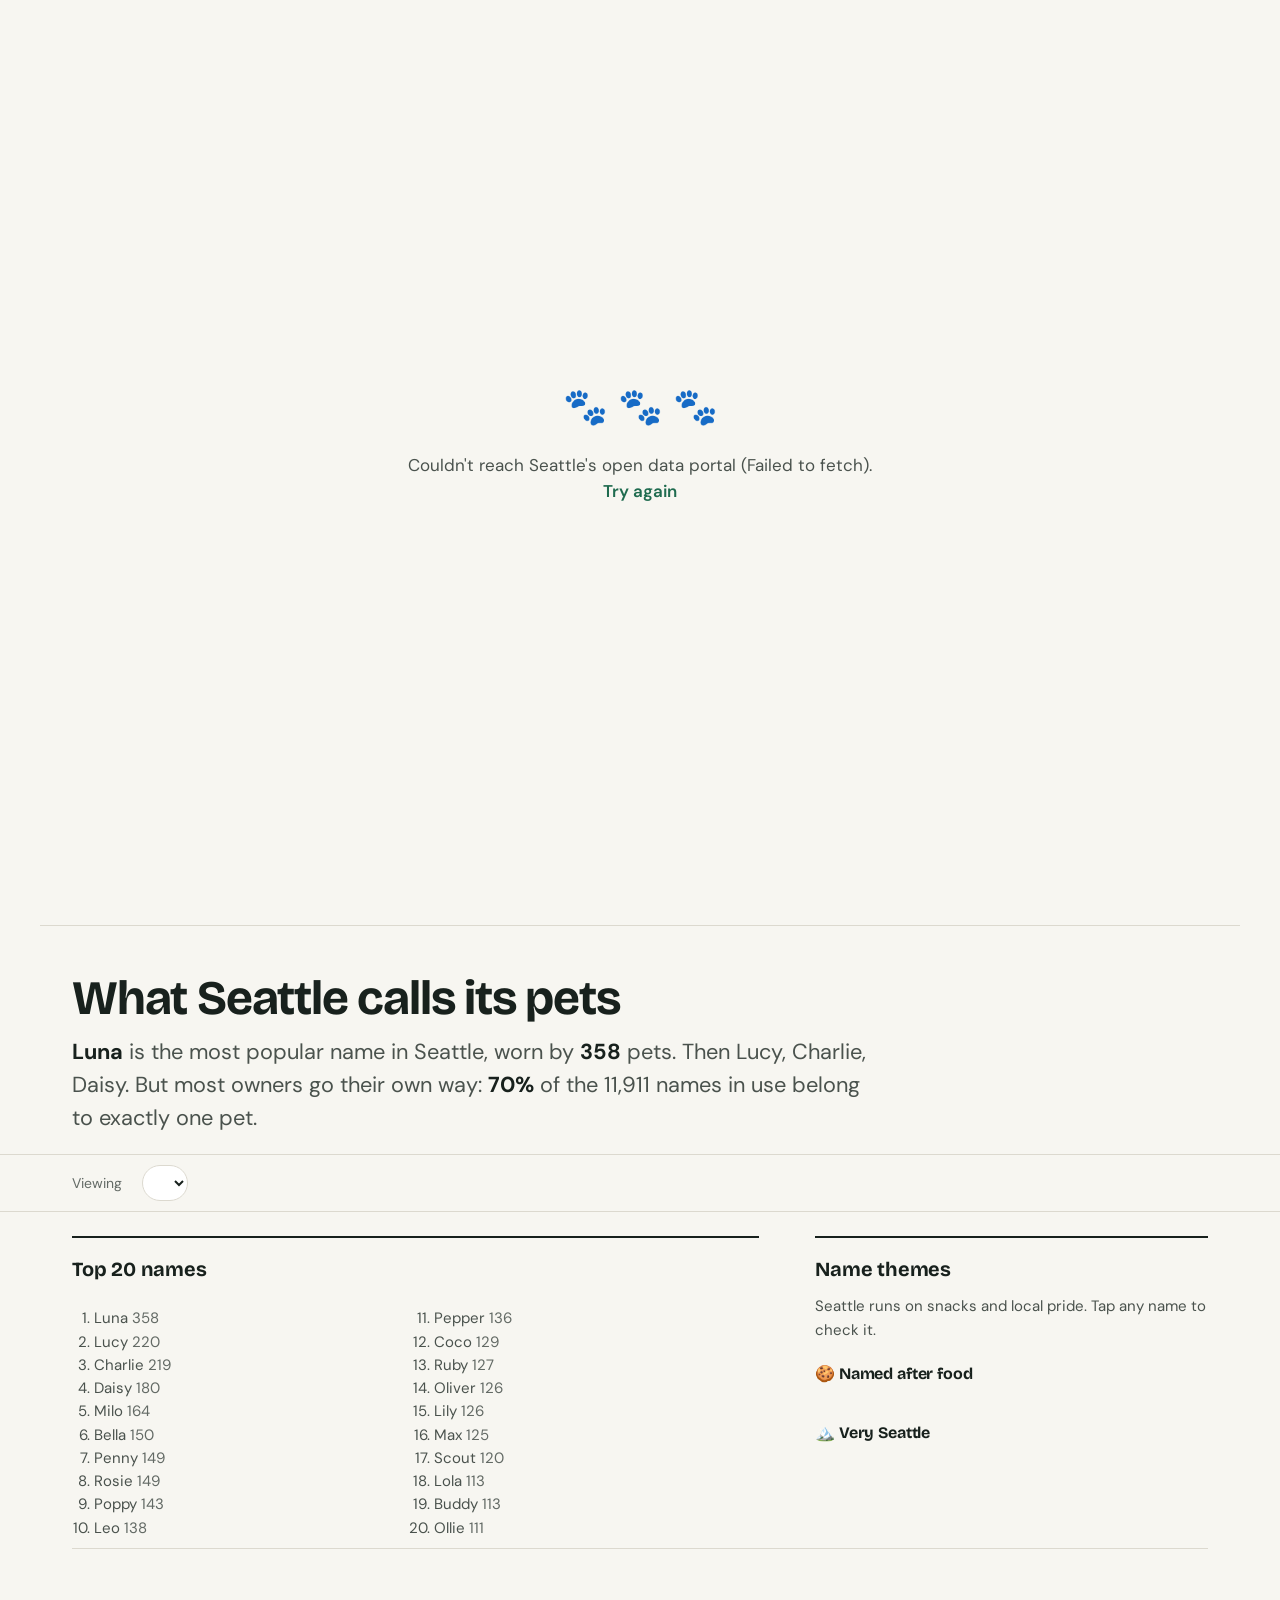
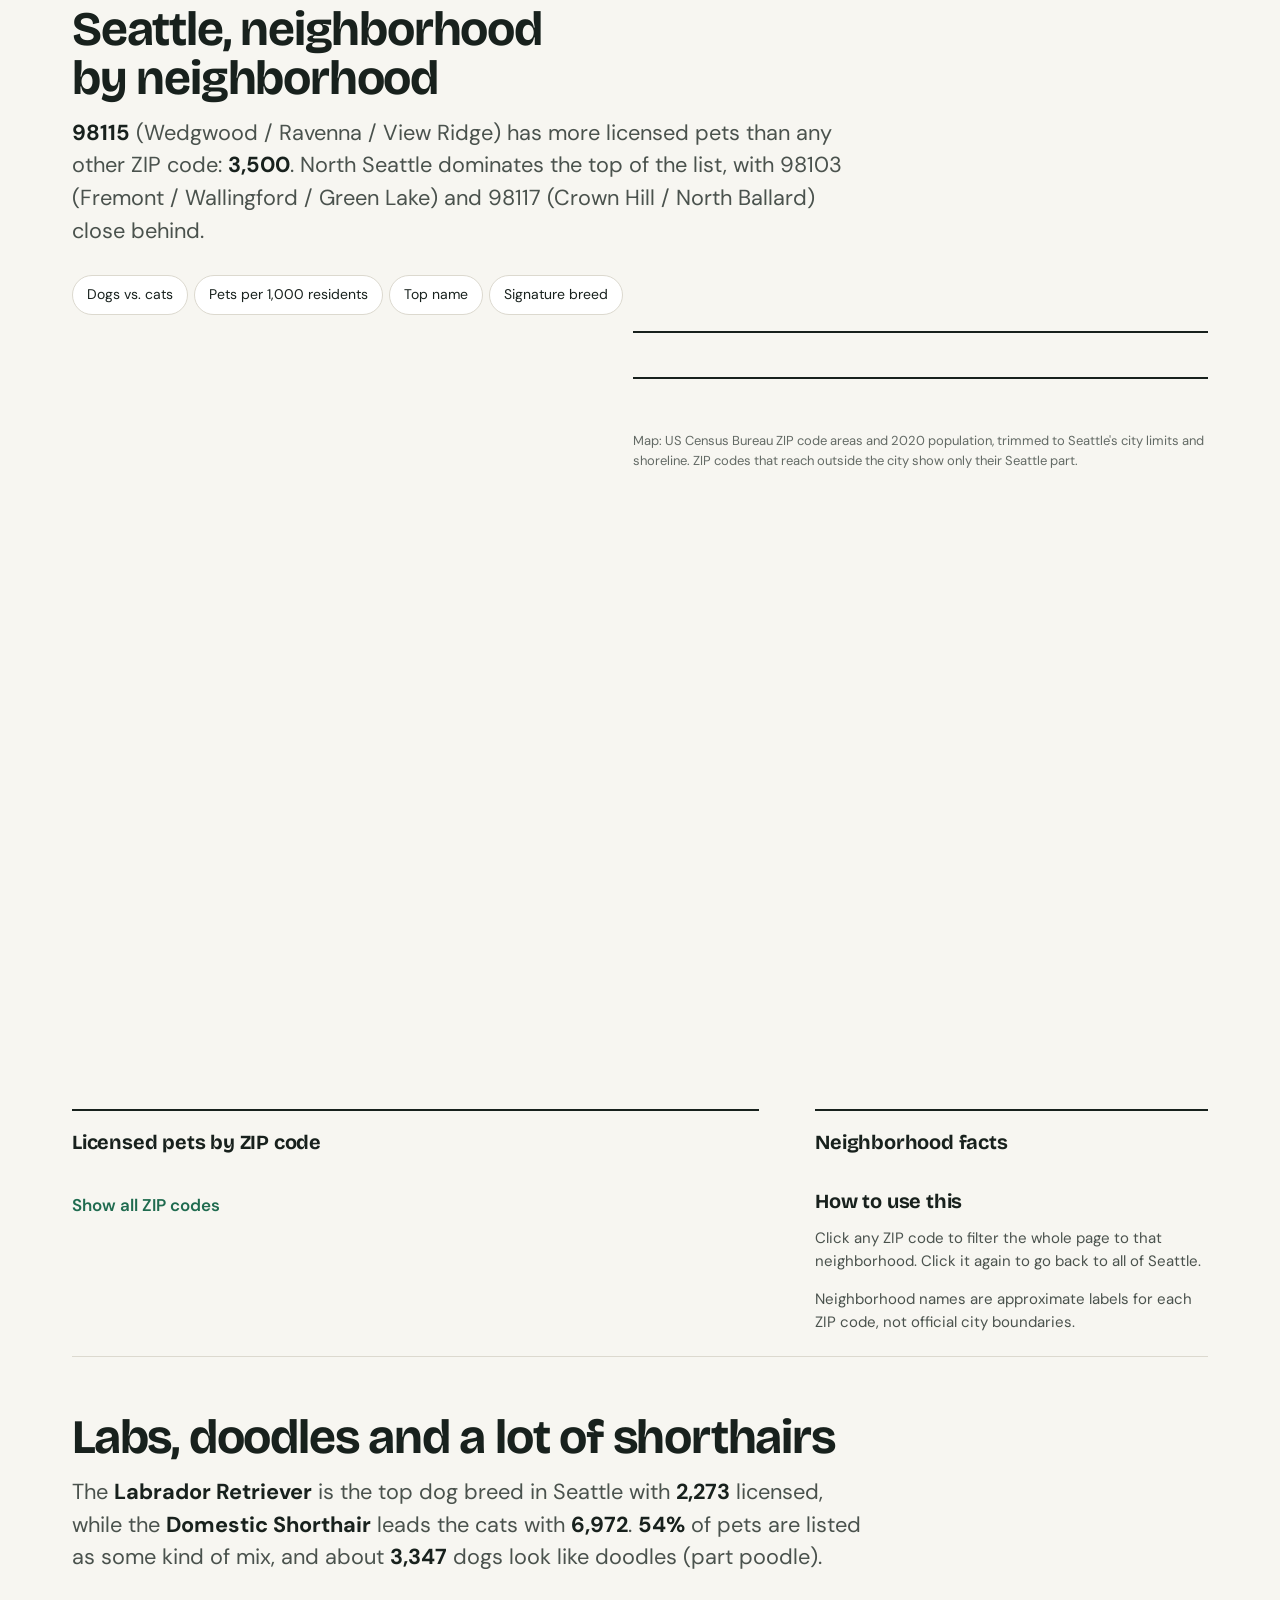
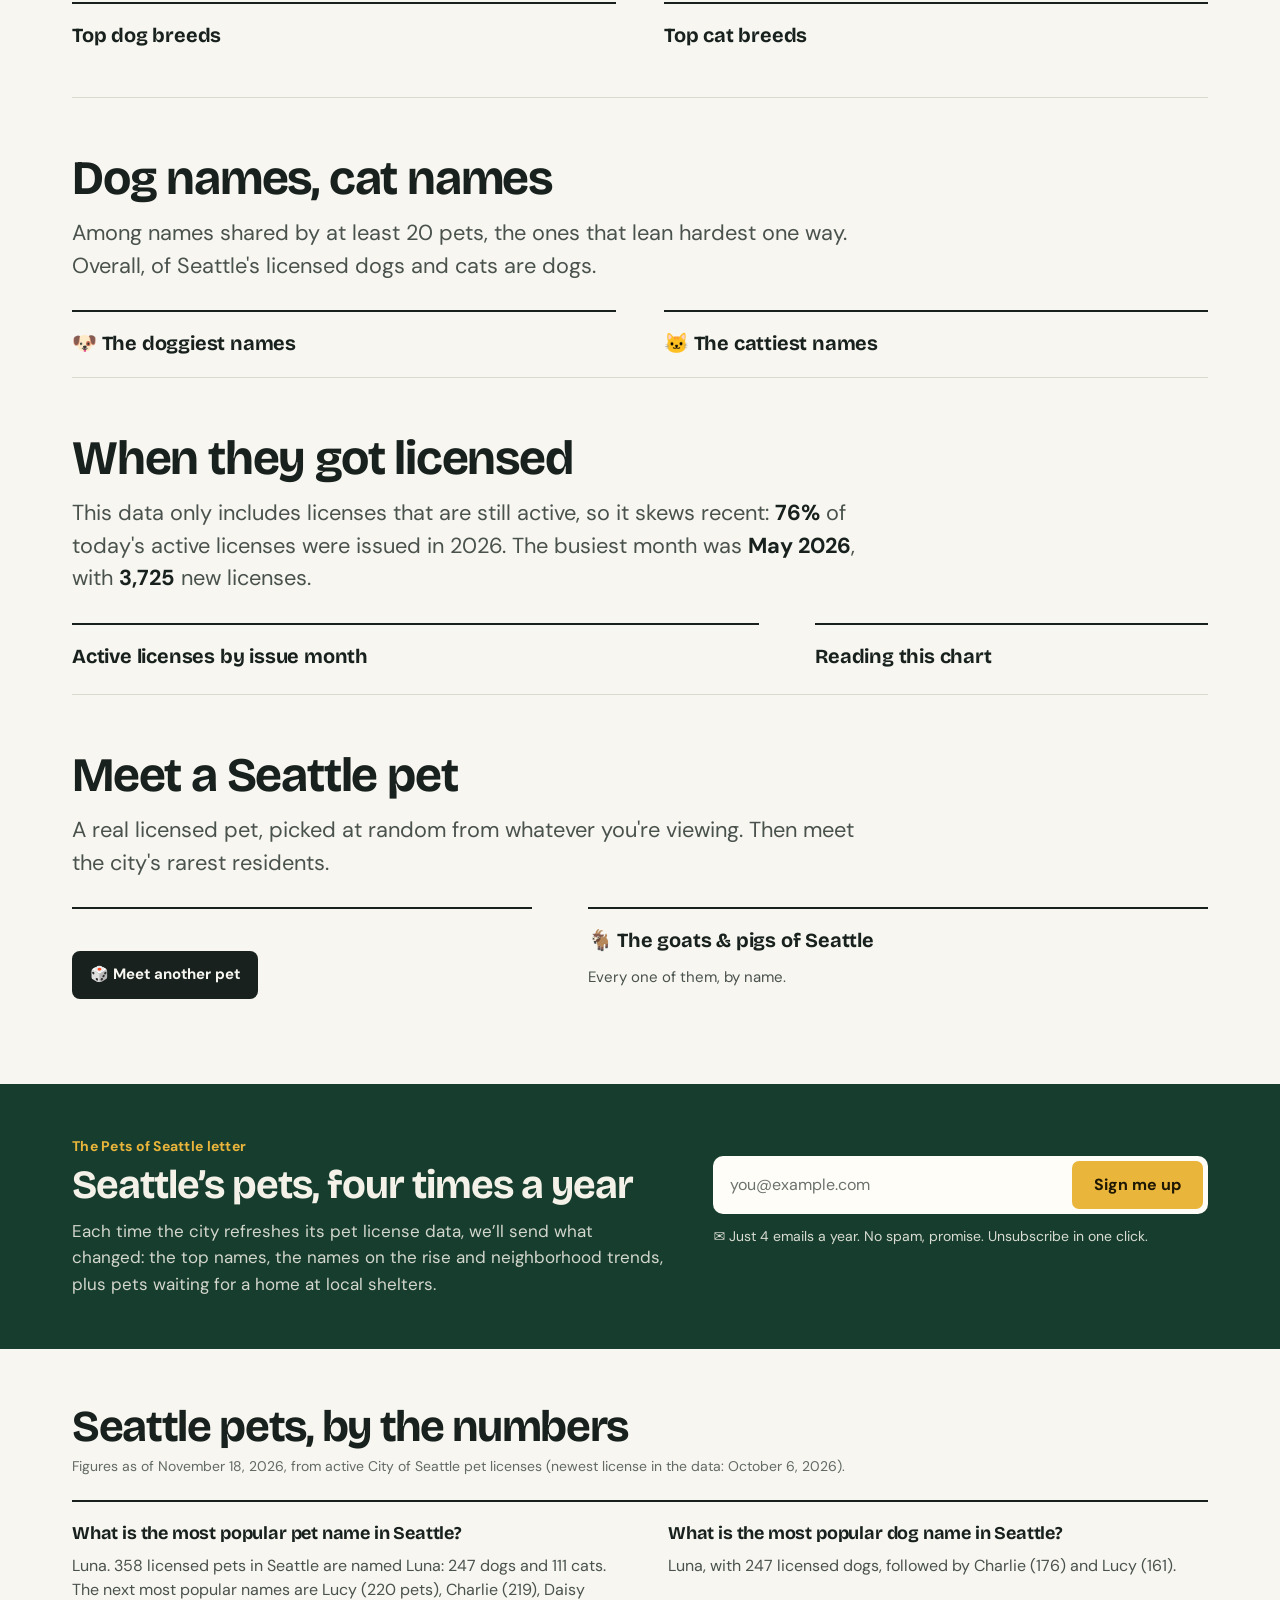
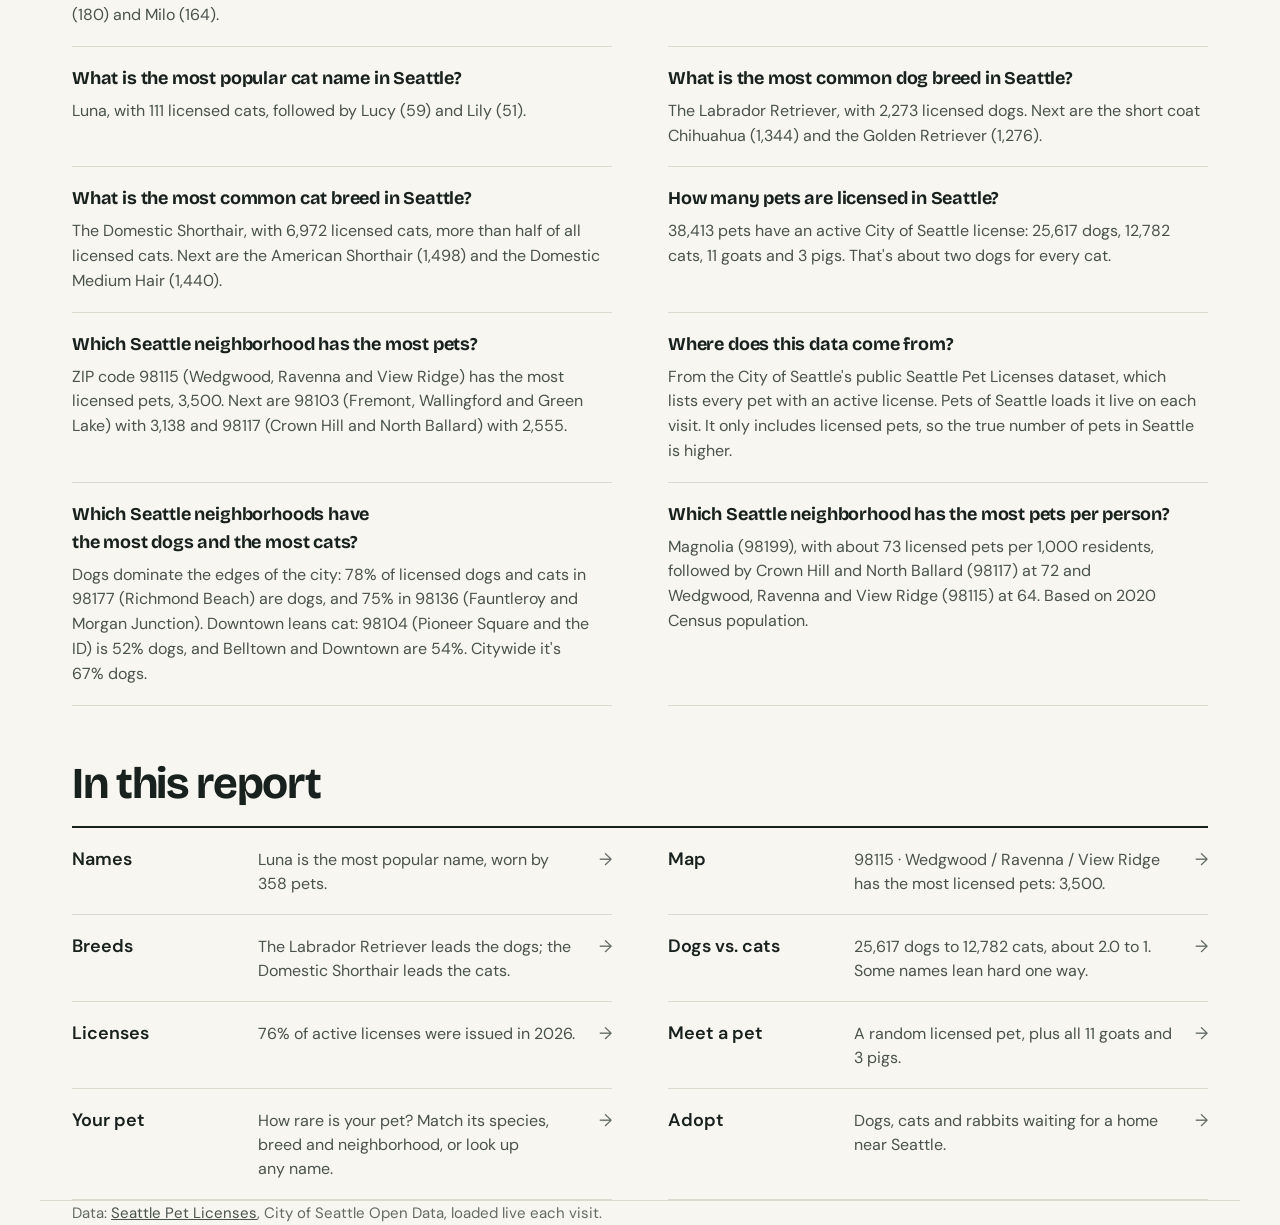
==== commit 9c32da82: "Make the map more prominent: Map nav link, hero teaser, section moved up, name-on-map view Co-Author" ====
--- a/index.html
+++ b/index.html
@@ -23,7 +23,7 @@
 <link rel="preconnect" href="https://fonts.googleapis.com">
 <link rel="preconnect" href="https://fonts.gstatic.com" crossorigin>
 <link href="https://fonts.googleapis.com/css2?family=Bricolage+Grotesque:opsz,wght@12..96,500..800&family=DM+Sans:opsz,wght@9..40,400..700&family=Patrick+Hand&display=swap" rel="stylesheet">
-<link rel="stylesheet" href="style.css?v=37">
+<link rel="stylesheet" href="style.css?v=38">
 <script src="track.js"></script>
 </head>
 <body>
@@ -38,8 +38,8 @@
     </a>
     <div class="nav-links">
       <a href="#names">Names</a>
+      <a href="#hoods">Map</a>
       <a href="#breeds">Breeds</a>
-      <a href="#hoods">Neighborhoods</a>
       <a href="#vs">Dogs vs. cats</a>
       <a href="#licenses">Licenses</a>
       <a href="your-pet.html">Your pet</a>
@@ -92,6 +92,7 @@
     </div>
     <datalist id="nameList"></datalist>
     <div class="suggest" id="suggest"></div>
+    <a class="map-teaser" href="#hoods" id="mapTeaser"><span class="mt-ico" aria-hidden="true">🗺️</span><span><b>Explore the neighborhood map.</b> Dog neighborhoods vs. cat neighborhoods, and where your pet's name is most popular.</span><i aria-hidden="true">→</i></a>
   </form>
 </header>
 
@@ -143,21 +144,9 @@
     </div>
   </section>
 
-  <section class="sec" id="breeds">
-    <div class="sec-head">
-      <h2>Labs, doodles and a lot of shorthairs</h2>
-      <p class="lede" id="breedsLede">The <b>Labrador Retriever</b> is the top dog breed in Seattle with <b>2,273</b> licensed, while the <b>Domestic Shorthair</b> leads the cats with <b>6,972</b>. <b>54%</b> of pets are listed as some kind of mix, and about <b>3,347</b> dogs look like doodles (part poodle).</p>
-    </div>
-    <div class="grid2">
-      <div class="panel"><h3 id="breedTitle1">Top dog breeds</h3><div class="bars" id="breedBars1"></div></div>
-      <div class="panel"><h3 id="breedTitle2">Top cat breeds</h3><div class="bars" id="breedBars2"></div></div>
-    </div>
-    <ul class="facts" id="breedStats" style="margin-top:28px"></ul>
-  </section>
-
   <section class="sec" id="hoods">
     <div class="sec-head">
-      <h2>Where the pets live</h2>
+      <h2>Seattle, neighborhood by neighborhood</h2>
       <p class="lede" id="hoodsLede"><b>98115</b> (Wedgwood / Ravenna / View Ridge) has more licensed pets than any other ZIP code: <b>3,500</b>. North Seattle dominates the top of the list, with 98103 (Fremont / Wallingford / Green Lake) and 98117 (Crown Hill / North Ballard) close behind.</p>
     </div>
     <div class="map-block" id="mapBlock">
@@ -199,6 +188,18 @@
         <p>Neighborhood names are approximate labels for each ZIP code, not official city boundaries.</p>
       </div>
     </div>
+  </section>
+
+  <section class="sec" id="breeds">
+    <div class="sec-head">
+      <h2>Labs, doodles and a lot of shorthairs</h2>
+      <p class="lede" id="breedsLede">The <b>Labrador Retriever</b> is the top dog breed in Seattle with <b>2,273</b> licensed, while the <b>Domestic Shorthair</b> leads the cats with <b>6,972</b>. <b>54%</b> of pets are listed as some kind of mix, and about <b>3,347</b> dogs look like doodles (part poodle).</p>
+    </div>
+    <div class="grid2">
+      <div class="panel"><h3 id="breedTitle1">Top dog breeds</h3><div class="bars" id="breedBars1"></div></div>
+      <div class="panel"><h3 id="breedTitle2">Top cat breeds</h3><div class="bars" id="breedBars2"></div></div>
+    </div>
+    <ul class="facts" id="breedStats" style="margin-top:28px"></ul>
   </section>
 
   <section class="sec" id="vs">
@@ -286,8 +287,8 @@
   <h2 id="reportTitle">In this report</h2>
   <div class="report-grid">
     <a class="report-row" href="#names"><b>Names</b><span id="rpNames">Luna is the most popular name, worn by 358 pets.</span><i aria-hidden="true">→</i></a>
+    <a class="report-row" href="#hoods"><b>Map</b><span id="rpHoods">98115 · Wedgwood / Ravenna / View Ridge has the most licensed pets: 3,500.</span><i aria-hidden="true">→</i></a>
     <a class="report-row" href="#breeds"><b>Breeds</b><span id="rpBreeds">The Labrador Retriever leads the dogs; the Domestic Shorthair leads the cats.</span><i aria-hidden="true">→</i></a>
-    <a class="report-row" href="#hoods"><b>Neighborhoods</b><span id="rpHoods">98115 · Wedgwood / Ravenna / View Ridge has the most licensed pets: 3,500.</span><i aria-hidden="true">→</i></a>
     <a class="report-row" href="#vs"><b>Dogs vs. cats</b><span id="rpVs">25,617 dogs to 12,782 cats, about 2.0 to 1. Some names lean hard one way.</span><i aria-hidden="true">→</i></a>
     <a class="report-row" href="#licenses"><b>Licenses</b><span id="rpLic">76% of active licenses were issued in 2026.</span><i aria-hidden="true">→</i></a>
     <a class="report-row" href="#meet"><b>Meet a pet</b><span id="rpMeet">A random licensed pet, plus all 11 goats and 3 pigs.</span><i aria-hidden="true">→</i></a>
@@ -647,9 +648,10 @@
     <div class="scale" aria-hidden="true"><span class="flag" style="left:${pos}%">${esc(display)}</span><span class="mark" style="left:${pos}%"></span></div>
     <div class="scale-labels"><span>One of a kind</span><span>${esc(NAME_INDEX.get(sc.top[0]).display)} (${fmt(maxN)}, the most popular)</span></div>
     <div class="result-grid">${[split, local, hot, breedHtml, lookHtml].filter(Boolean).join('')}</div>
-    <div class="share"><button class="checkbtn sharebtn" id="shareCard">📸 Make ${esc(display)}'s card</button><button class="chip" id="copyLink">🔗 Copy link to this result</button><a class="chip" href="#newsletter">📬 Get Seattle&rsquo;s rankings 4× a year</a><span class="val" id="copyMsg"></span></div>`;
+    <div class="share"><button class="checkbtn sharebtn" id="shareCard">📸 Make ${esc(display)}'s card</button>${n ? `<button class="chip" id="seeMap">🗺️ Where ${esc(display)} lives in Seattle</button>` : ''}<button class="chip" id="copyLink">🔗 Copy link to this result</button><a class="chip" href="#newsletter">📬 Get Seattle&rsquo;s rankings 4× a year</a><span class="val" id="copyMsg"></span></div>`;
   CARD = { display, n, who, label, rank, distinct: sc.distinct, sp };
   $('shareCard').onclick = openCardMaker;
+  if (typeof setMapPick === 'function') { setMapPick(n ? q : null, display); if ($('seeMap')) $('seeMap').onclick = showNameOnMap; }
   out.querySelectorAll('[data-n]').forEach(b => b.onclick = () => { $('nameInput').value = b.dataset.n; lookupName(); });
   $('copyLink').onclick = async () => {
     try { await navigator.clipboard.writeText(location.href); $('copyMsg').textContent = 'Copied!'; }
@@ -689,7 +691,7 @@
   clearTimeout(nameT);
   nameT = setTimeout(() => { if ($('nameInput').value.trim()) lookupName(); }, 150);
 });
-$('closeFinder').onclick = () => { $('finderSec').hidden = true; syncUrl(''); resetTag(); };
+$('closeFinder').onclick = () => { $('finderSec').hidden = true; syncUrl(''); resetTag(); if (typeof setMapPick === 'function') setMapPick(null); };
 // ---------- breeds ----------
 function breedBars(el, rows, sp) {
   const items = [...countBy(rows, r => r.b).entries()].sort((a, b) => b[1] - a[1]).slice(0, 12);
@@ -1121,7 +1123,7 @@
 }
 load();
 </script>
-<script src="map.js"></script>
+<script src="map.js?v=2"></script>
 <script src="newsletter.js"></script>
 </body>
 </html>
--- a/style.css
+++ b/style.css
@@ -580,3 +580,12 @@
   .filters select { flex: 0 0 112px; width: 112px; text-overflow: ellipsis; }
   .filters .spacer { display: none; }
 }
+
+/* hero link to the neighborhood map */
+.map-teaser { display: flex; align-items: center; gap: 12px; margin-top: 14px; padding: 12px 16px; border: 1px solid var(--line, rgba(0,0,0,.12)); border-radius: 14px; background: var(--surface); color: var(--text-2, inherit); font-size: 15px; line-height: 1.4; text-decoration: none; transition: border-color .15s, transform .15s; }
+.map-teaser b { color: var(--text, inherit); }
+.map-teaser .mt-ico { font-size: 24px; flex: none; }
+.map-teaser i { margin-left: auto; font-style: normal; font-weight: 700; flex: none; }
+.map-teaser:hover { border-color: currentColor; transform: translateY(-1px); }
+@media (max-width: 600px) { .map-teaser { font-size: 14px; padding: 10px 12px; } }
+.map-block { scroll-margin-top: calc(var(--filters-h, 58px) + 12px); }
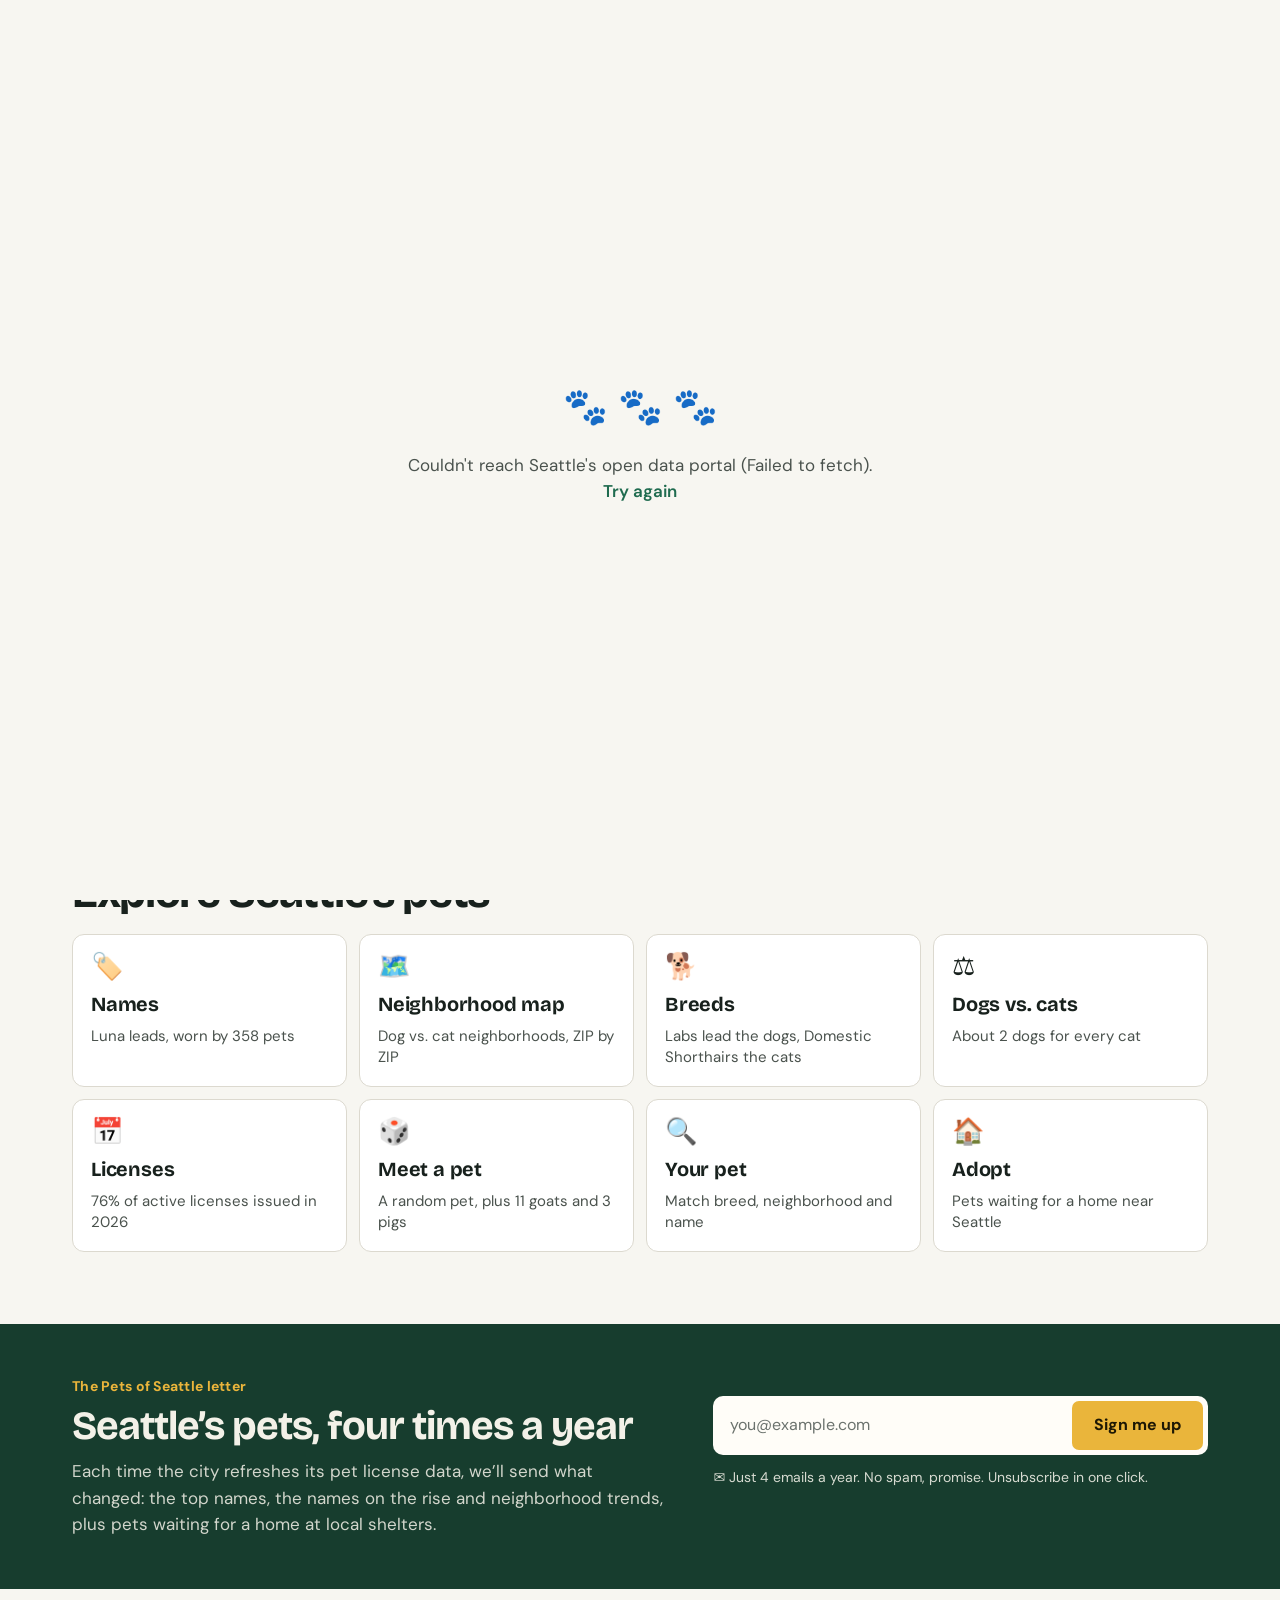
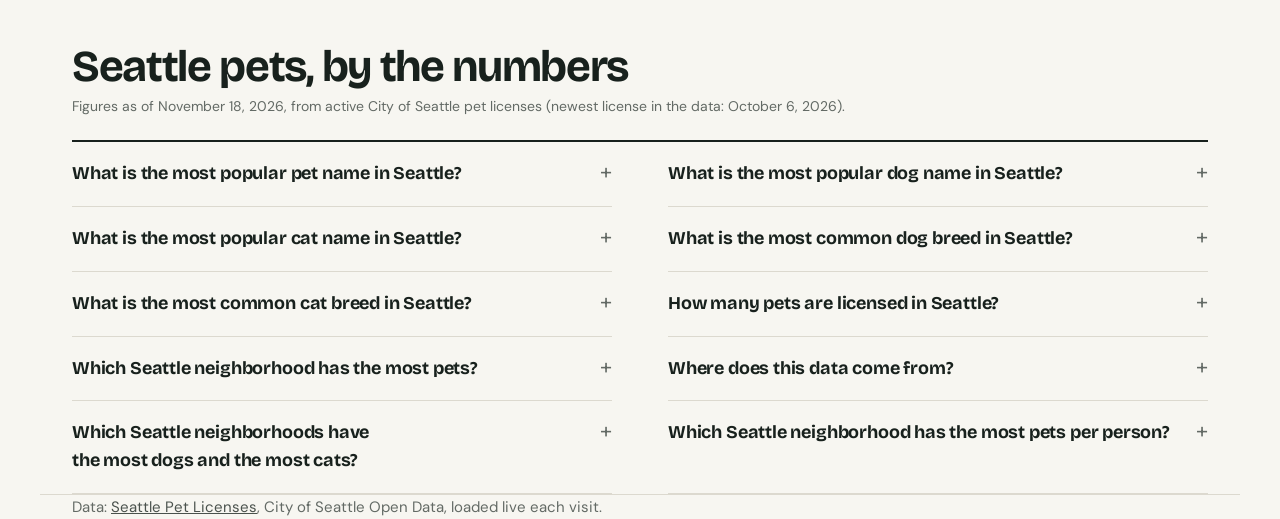
==== commit 3f60dba6: "Split the long home page into separate section pages, with a phone menu Names, Map, Breeds, Dogs vs." ====
--- a/index.html
+++ b/index.html
@@ -9,7 +9,7 @@
 <meta property="og:type" content="website">
 <meta property="og:site_name" content="Pets of Seattle">
 <meta property="og:url" content="https://petsofseattle.org/">
-<meta property="og:title" content="Pets of Seattle: how common is your pet's name?">
+<meta property="og:title" content="Seattle's pets in one place. See how rare your pet's name is">
 <meta property="og:description" content="Every licensed pet in Seattle: the most popular dog and cat names, top breeds, and pets by neighborhood. Check how many Seattle pets share your pet's name.">
 <meta property="og:image" content="https://petsofseattle.org/art/og.jpg">
 <meta property="og:image:width" content="1200">
@@ -23,28 +23,43 @@
 <link rel="preconnect" href="https://fonts.googleapis.com">
 <link rel="preconnect" href="https://fonts.gstatic.com" crossorigin>
 <link href="https://fonts.googleapis.com/css2?family=Bricolage+Grotesque:opsz,wght@12..96,500..800&family=DM+Sans:opsz,wght@9..40,400..700&family=Patrick+Hand&display=swap" rel="stylesheet">
-<link rel="stylesheet" href="style.css?v=38">
+<link rel="stylesheet" href="style.css?v=39">
 <script src="track.js"></script>
+<script src="nav.js?v=1" defer></script>
 </head>
 <body>
 <div id="loading"><div><div class="paws"><span>🐾</span><span>🐾</span><span>🐾</span></div><p id="loadmsg">Fetching every licensed pet in Seattle…</p></div></div>
 <div id="tip"></div>
 
-<nav class="nav" aria-label="Sections">
+<nav class="nav" aria-label="Site">
   <div class="wrap">
-    <a class="brand" href="#top">
+    <a class="brand" href="./">
       <svg width="28" height="28" viewBox="0 0 28 28" aria-hidden="true" fill="#eab53b"><g transform="translate(8.5 18.5) rotate(-14) scale(1)"><ellipse cx="0" cy="3" rx="4.2" ry="3.6"/><ellipse cx="-4.6" cy="-2.6" rx="1.6" ry="2.1" transform="rotate(-20 -4.6 -2.6)"/><ellipse cx="-1.6" cy="-5.4" rx="1.6" ry="2.2"/><ellipse cx="1.8" cy="-5.4" rx="1.6" ry="2.2"/><ellipse cx="4.8" cy="-2.6" rx="1.6" ry="2.1" transform="rotate(20 4.8 -2.6)"/></g><g transform="translate(19.5 8.5) rotate(-14) scale(0.85)"><ellipse cx="0" cy="3" rx="4.2" ry="3.6"/><ellipse cx="-4.6" cy="-2.6" rx="1.6" ry="2.1" transform="rotate(-20 -4.6 -2.6)"/><ellipse cx="-1.6" cy="-5.4" rx="1.6" ry="2.2"/><ellipse cx="1.8" cy="-5.4" rx="1.6" ry="2.2"/><ellipse cx="4.8" cy="-2.6" rx="1.6" ry="2.1" transform="rotate(20 4.8 -2.6)"/></g></svg>
       <span class="brand-name">Pets of Seattle</span>
     </a>
     <div class="nav-links">
-      <a href="#names">Names</a>
-      <a href="#hoods">Map</a>
-      <a href="#breeds">Breeds</a>
-      <a href="#vs">Dogs vs. cats</a>
-      <a href="#licenses">Licenses</a>
-      <a href="your-pet.html">Your pet</a>
-    </div>
-    <a class="cta" href="adopt.html">Adopt</a>
+      <a href="names">Names</a>
+      <a href="map">Map</a>
+      <a href="breeds">Breeds</a>
+      <a href="dogs-vs-cats">Dogs vs. cats</a>
+      <a href="licenses">Licenses</a>
+      <a href="meet">Meet a pet</a>
+      <a href="your-pet">Your pet</a>
+    </div>
+    <button class="menu-btn" id="menuBtn" type="button" aria-expanded="false" aria-controls="navMenu"><svg width="18" height="18" viewBox="0 0 18 18" aria-hidden="true"><path d="M2 4.5h14M2 9h14M2 13.5h14" stroke="currentColor" stroke-width="2" stroke-linecap="round"/></svg>Menu</button>
+    <a class="cta" href="adopt">Adopt</a>
+  </div>
+  <div class="nav-menu" id="navMenu" hidden>
+    <div class="wrap menu-grid">
+      <a class="menu-tile" href="./" aria-current="page"><span class="e" aria-hidden="true">🐾</span><b>Home</b></a>
+      <a class="menu-tile" href="names"><span class="e" aria-hidden="true">🏷️</span><b>Names</b></a>
+      <a class="menu-tile" href="map"><span class="e" aria-hidden="true">🗺️</span><b>Map</b></a>
+      <a class="menu-tile" href="breeds"><span class="e" aria-hidden="true">🐕</span><b>Breeds</b></a>
+      <a class="menu-tile" href="dogs-vs-cats"><span class="e" aria-hidden="true">⚖️</span><b>Dogs vs. cats</b></a>
+      <a class="menu-tile" href="licenses"><span class="e" aria-hidden="true">📅</span><b>Licenses</b></a>
+      <a class="menu-tile" href="meet"><span class="e" aria-hidden="true">🎲</span><b>Meet a pet</b></a>
+      <a class="menu-tile" href="your-pet"><span class="e" aria-hidden="true">🔍</span><b>Your pet</b></a>
+    </div>
   </div>
 </nav>
 
@@ -92,7 +107,6 @@
     </div>
     <datalist id="nameList"></datalist>
     <div class="suggest" id="suggest"></div>
-    <a class="map-teaser" href="#hoods" id="mapTeaser"><span class="mt-ico" aria-hidden="true">🗺️</span><span><b>Explore the neighborhood map.</b> Dog neighborhoods vs. cat neighborhoods, and where your pet's name is most popular.</span><i aria-hidden="true">→</i></a>
   </form>
 </header>
 
@@ -108,144 +122,19 @@
   </div>
 </div>
 
-<div class="wrap names-intro" id="names">
-  <div class="sec-head">
-    <h2>What Seattle calls its pets</h2>
-    <p class="lede" id="namesLede"><b>Luna</b> is the most popular name in Seattle, worn by <b>358</b> pets. Then Lucy, Charlie, Daisy. But most owners go their own way: <b>70%</b> of the 11,911 names in use belong to exactly one pet.</p>
-  </div>
-</div>
-
-<div class="filters">
-  <div class="wrap">
-    <span class="viewing">Viewing</span>
-    <div class="chips" id="speciesChips"></div>
-    <select id="zipSel" aria-label="Neighborhood"></select>
-    <div class="spacer"></div>
-    <span class="status" id="status"></span>
-  </div>
-</div>
-
-<main class="wrap">
-  <section class="sec names-body" aria-label="Top names and name themes">
-    <div class="split">
-      <div class="panel">
-        <h3>Top 20 names</h3>
-        <div class="legend" id="nameLegend"></div>
-        <div class="bars" id="nameBars"><ol class="static-top"><li>Luna <span>358</span></li><li>Lucy <span>220</span></li><li>Charlie <span>219</span></li><li>Daisy <span>180</span></li><li>Milo <span>164</span></li><li>Bella <span>150</span></li><li>Penny <span>149</span></li><li>Rosie <span>149</span></li><li>Poppy <span>143</span></li><li>Leo <span>138</span></li><li>Pepper <span>136</span></li><li>Coco <span>129</span></li><li>Ruby <span>127</span></li><li>Oliver <span>126</span></li><li>Lily <span>126</span></li><li>Max <span>125</span></li><li>Scout <span>120</span></li><li>Lola <span>113</span></li><li>Buddy <span>113</span></li><li>Ollie <span>111</span></li></ol></div>
-      </div>
-      <div class="aside">
-        <h3>Name themes</h3>
-        <p>Seattle runs on snacks and local pride. Tap any name to check it.</p>
-        <h3 style="font-size:16px;margin-top:20px">🍪 Named after food</h3>
-        <div class="taglist" id="foodTags"></div>
-        <h3 style="font-size:16px;margin-top:24px">🏔️ Very Seattle</h3>
-        <div class="taglist" id="seaTags"></div>
-      </div>
-    </div>
-  </section>
-
-  <section class="sec" id="hoods">
-    <div class="sec-head">
-      <h2>Seattle, neighborhood by neighborhood</h2>
-      <p class="lede" id="hoodsLede"><b>98115</b> (Wedgwood / Ravenna / View Ridge) has more licensed pets than any other ZIP code: <b>3,500</b>. North Seattle dominates the top of the list, with 98103 (Fremont / Wallingford / Green Lake) and 98117 (Crown Hill / North Ballard) close behind.</p>
-    </div>
-    <div class="map-block" id="mapBlock">
-      <div class="map-controls">
-        <div class="seg" role="radiogroup" aria-label="Map view" id="mapView">
-          <button type="button" role="radio" data-v="lean">Dogs vs. cats</button>
-          <button type="button" role="radio" data-v="rate">Pets per 1,000 residents</button>
-          <button type="button" role="radio" data-v="name">Top name</button>
-          <button type="button" role="radio" data-v="breed">Signature breed</button>
-        </div>
-      </div>
-      <div class="map-grid">
-        <figure class="map-fig">
-          <svg id="cityMap" role="group" aria-label="Map of Seattle neighborhoods by ZIP code" preserveAspectRatio="xMidYMid meet"></svg>
-          <figcaption class="map-legend" id="mapLegend"></figcaption>
-        </figure>
-        <div class="map-side">
-          <div class="map-detail" id="mapDetail" aria-live="polite"></div>
-          <div class="map-rank">
-            <h3 id="mapRankTitle"></h3>
-            <ol class="map-list" id="mapList"></ol>
-          </div>
-          <p class="map-note">Map: US Census Bureau ZIP code areas and 2020 population, trimmed to Seattle's city limits and shoreline. ZIP codes that reach outside the city show only their Seattle part.</p>
-        </div>
-      </div>
-    </div>
-    <div class="split">
-      <div class="panel">
-        <h3>Licensed pets by ZIP code</h3>
-        <div class="legend" id="zipLegend"></div>
-        <div class="bars" id="zipBars"></div>
-        <div style="margin-top:12px"><button class="linkbtn" id="zipMore">Show all ZIP codes</button></div>
-      </div>
-      <div class="aside">
-        <h3>Neighborhood facts</h3>
-        <ul class="facts" id="zipFacts"></ul>
-        <h3 style="margin-top:28px">How to use this</h3>
-        <p>Click any ZIP code to filter the whole page to that neighborhood. Click it again to go back to all of Seattle.</p>
-        <p>Neighborhood names are approximate labels for each ZIP code, not official city boundaries.</p>
-      </div>
-    </div>
-  </section>
-
-  <section class="sec" id="breeds">
-    <div class="sec-head">
-      <h2>Labs, doodles and a lot of shorthairs</h2>
-      <p class="lede" id="breedsLede">The <b>Labrador Retriever</b> is the top dog breed in Seattle with <b>2,273</b> licensed, while the <b>Domestic Shorthair</b> leads the cats with <b>6,972</b>. <b>54%</b> of pets are listed as some kind of mix, and about <b>3,347</b> dogs look like doodles (part poodle).</p>
-    </div>
-    <div class="grid2">
-      <div class="panel"><h3 id="breedTitle1">Top dog breeds</h3><div class="bars" id="breedBars1"></div></div>
-      <div class="panel"><h3 id="breedTitle2">Top cat breeds</h3><div class="bars" id="breedBars2"></div></div>
-    </div>
-    <ul class="facts" id="breedStats" style="margin-top:28px"></ul>
-  </section>
-
-  <section class="sec" id="vs">
-    <div class="sec-head">
-      <h2>Dog names, cat names</h2>
-      <p class="lede">Among names shared by at least 20 pets, the ones that lean hardest one way. Overall, <b id="dogShare"></b> of Seattle's licensed dogs and cats are dogs.</p>
-    </div>
-    <div class="grid2">
-      <div class="panel"><h3>🐶 The doggiest names</h3><div id="vsDog"></div></div>
-      <div class="panel"><h3>🐱 The cattiest names</h3><div id="vsCat"></div></div>
-    </div>
-  </section>
-
-  <section class="sec" id="licenses">
-    <div class="sec-head">
-      <h2>When they got licensed</h2>
-      <p class="lede" id="timeLede">This data only includes licenses that are still active, so it skews recent: <b>76%</b> of today's active licenses were issued in 2026. The busiest month was <b>May 2026</b>, with <b>3,725</b> new licenses.</p>
-    </div>
-    <div class="split">
-      <div class="panel"><h3>Active licenses by issue month</h3><div id="timeline"></div></div>
-      <div class="aside">
-        <h3>Reading this chart</h3>
-        <p id="timeSub"></p>
-        <ul class="facts" id="timeFacts"></ul>
-      </div>
-    </div>
-  </section>
-
-  <section class="sec" id="meet">
-    <div class="sec-head">
-      <h2>Meet a Seattle pet</h2>
-      <p class="lede">A real licensed pet, picked at random from whatever you're viewing. Then meet the city's rarest residents.</p>
-    </div>
-    <div class="split meet-split">
-      <div>
-        <div class="petcard" id="petcard"></div>
-        <div style="margin-top:20px"><button class="bigbtn" id="shuffle">🎲 Meet another pet</button></div>
-      </div>
-      <div class="aside">
-        <h3>🐐 The goats &amp; pigs of Seattle</h3>
-        <p>Every one of them, by name.</p>
-        <div class="farm" id="farm"></div>
-      </div>
-    </div>
-  </section>
-</main>
+<section class="wrap explore" aria-labelledby="exploreTitle">
+  <h2 id="exploreTitle">Explore Seattle's pets</h2>
+  <div class="explore-grid">
+    <a class="ex-tile" href="names"><span class="e" aria-hidden="true">🏷️</span><b>Names</b><span class="t" id="rpNames">Luna leads, worn by 358 pets</span></a>
+    <a class="ex-tile" href="map"><span class="e" aria-hidden="true">🗺️</span><b>Neighborhood map</b><span class="t" id="rpHoods">Dog vs. cat neighborhoods, ZIP by ZIP</span></a>
+    <a class="ex-tile" href="breeds"><span class="e" aria-hidden="true">🐕</span><b>Breeds</b><span class="t" id="rpBreeds">Labs lead the dogs, Domestic Shorthairs the cats</span></a>
+    <a class="ex-tile" href="dogs-vs-cats"><span class="e" aria-hidden="true">⚖️</span><b>Dogs vs. cats</b><span class="t" id="rpVs">About 2 dogs for every cat</span></a>
+    <a class="ex-tile" href="licenses"><span class="e" aria-hidden="true">📅</span><b>Licenses</b><span class="t" id="rpLic">76% of active licenses issued in 2026</span></a>
+    <a class="ex-tile" href="meet"><span class="e" aria-hidden="true">🎲</span><b>Meet a pet</b><span class="t" id="rpMeet">A random pet, plus 11 goats and 3 pigs</span></a>
+    <a class="ex-tile" href="your-pet"><span class="e" aria-hidden="true">🔍</span><b>Your pet</b><span class="t">Match breed, neighborhood and name</span></a>
+    <a class="ex-tile" href="adopt"><span class="e" aria-hidden="true">🏠</span><b>Adopt</b><span class="t">Pets waiting for a home near Seattle</span></a>
+  </div>
+</section>
 
 <section class="news" id="newsletter" aria-labelledby="newsTitle">
   <div class="wrap news-inner">
@@ -270,30 +159,16 @@
   <h2 id="faqTitle">Seattle pets, by the numbers</h2>
   <p class="faq-asof">Figures as of November 18, 2026, from active City of Seattle pet licenses (newest license in the data: October 6, 2026).</p>
   <div class="faq-grid">
-    <div class="faq-item"><h3>What is the most popular pet name in Seattle?</h3><p>Luna. 358 licensed pets in Seattle are named Luna: 247 dogs and 111 cats. The next most popular names are Lucy (220 pets), Charlie (219), Daisy (180) and Milo (164).</p></div>
-    <div class="faq-item"><h3>What is the most popular dog name in Seattle?</h3><p>Luna, with 247 licensed dogs, followed by Charlie (176) and Lucy (161).</p></div>
-    <div class="faq-item"><h3>What is the most popular cat name in Seattle?</h3><p>Luna, with 111 licensed cats, followed by Lucy (59) and Lily (51).</p></div>
-    <div class="faq-item"><h3>What is the most common dog breed in Seattle?</h3><p>The Labrador Retriever, with 2,273 licensed dogs. Next are the short coat Chihuahua (1,344) and the Golden Retriever (1,276).</p></div>
-    <div class="faq-item"><h3>What is the most common cat breed in Seattle?</h3><p>The Domestic Shorthair, with 6,972 licensed cats, more than half of all licensed cats. Next are the American Shorthair (1,498) and the Domestic Medium Hair (1,440).</p></div>
-    <div class="faq-item"><h3>How many pets are licensed in Seattle?</h3><p>38,413 pets have an active City of Seattle license: 25,617 dogs, 12,782 cats, 11 goats and 3 pigs. That's about two dogs for every cat.</p></div>
-    <div class="faq-item"><h3>Which Seattle neighborhood has the most pets?</h3><p>ZIP code 98115 (Wedgwood, Ravenna and View Ridge) has the most licensed pets, 3,500. Next are 98103 (Fremont, Wallingford and Green Lake) with 3,138 and 98117 (Crown Hill and North Ballard) with 2,555.</p></div>
-    <div class="faq-item"><h3>Where does this data come from?</h3><p>From the City of Seattle's public Seattle Pet Licenses dataset, which lists every pet with an active license. Pets of Seattle loads it live on each visit. It only includes licensed pets, so the true number of pets in Seattle is higher.</p></div>
-    <div class="faq-item"><h3>Which Seattle neighborhoods have the most dogs and the most cats?</h3><p>Dogs dominate the edges of the city: 78% of licensed dogs and cats in 98177 (Richmond Beach) are dogs, and 75% in 98136 (Fauntleroy and Morgan Junction). Downtown leans cat: 98104 (Pioneer Square and the ID) is 52% dogs, and Belltown and Downtown are 54%. Citywide it's 67% dogs.</p></div>
-    <div class="faq-item"><h3>Which Seattle neighborhood has the most pets per person?</h3><p>Magnolia (98199), with about 73 licensed pets per 1,000 residents, followed by Crown Hill and North Ballard (98117) at 72 and Wedgwood, Ravenna and View Ridge (98115) at 64. Based on 2020 Census population.</p></div>
-  </div>
-</section>
-
-<section class="wrap report" aria-labelledby="reportTitle">
-  <h2 id="reportTitle">In this report</h2>
-  <div class="report-grid">
-    <a class="report-row" href="#names"><b>Names</b><span id="rpNames">Luna is the most popular name, worn by 358 pets.</span><i aria-hidden="true">→</i></a>
-    <a class="report-row" href="#hoods"><b>Map</b><span id="rpHoods">98115 · Wedgwood / Ravenna / View Ridge has the most licensed pets: 3,500.</span><i aria-hidden="true">→</i></a>
-    <a class="report-row" href="#breeds"><b>Breeds</b><span id="rpBreeds">The Labrador Retriever leads the dogs; the Domestic Shorthair leads the cats.</span><i aria-hidden="true">→</i></a>
-    <a class="report-row" href="#vs"><b>Dogs vs. cats</b><span id="rpVs">25,617 dogs to 12,782 cats, about 2.0 to 1. Some names lean hard one way.</span><i aria-hidden="true">→</i></a>
-    <a class="report-row" href="#licenses"><b>Licenses</b><span id="rpLic">76% of active licenses were issued in 2026.</span><i aria-hidden="true">→</i></a>
-    <a class="report-row" href="#meet"><b>Meet a pet</b><span id="rpMeet">A random licensed pet, plus all 11 goats and 3 pigs.</span><i aria-hidden="true">→</i></a>
-    <a class="report-row" href="your-pet.html"><b>Your pet</b><span>How rare is your pet? Match its species, breed and neighborhood, or look up any name.</span><i aria-hidden="true">→</i></a>
-    <a class="report-row" href="adopt.html"><b>Adopt</b><span>Dogs, cats and rabbits waiting for a home near Seattle.</span><i aria-hidden="true">→</i></a>
+    <details class="faq-item"><summary><h3>What is the most popular pet name in Seattle?</h3></summary><p>Luna. 358 licensed pets in Seattle are named Luna: 247 dogs and 111 cats. The next most popular names are Lucy (220 pets), Charlie (219), Daisy (180) and Milo (164).</p></details>
+    <details class="faq-item"><summary><h3>What is the most popular dog name in Seattle?</h3></summary><p>Luna, with 247 licensed dogs, followed by Charlie (176) and Lucy (161).</p></details>
+    <details class="faq-item"><summary><h3>What is the most popular cat name in Seattle?</h3></summary><p>Luna, with 111 licensed cats, followed by Lucy (59) and Lily (51).</p></details>
+    <details class="faq-item"><summary><h3>What is the most common dog breed in Seattle?</h3></summary><p>The Labrador Retriever, with 2,273 licensed dogs. Next are the short coat Chihuahua (1,344) and the Golden Retriever (1,276).</p></details>
+    <details class="faq-item"><summary><h3>What is the most common cat breed in Seattle?</h3></summary><p>The Domestic Shorthair, with 6,972 licensed cats, more than half of all licensed cats. Next are the American Shorthair (1,498) and the Domestic Medium Hair (1,440).</p></details>
+    <details class="faq-item"><summary><h3>How many pets are licensed in Seattle?</h3></summary><p>38,413 pets have an active City of Seattle license: 25,617 dogs, 12,782 cats, 11 goats and 3 pigs. That's about two dogs for every cat.</p></details>
+    <details class="faq-item"><summary><h3>Which Seattle neighborhood has the most pets?</h3></summary><p>ZIP code 98115 (Wedgwood, Ravenna and View Ridge) has the most licensed pets, 3,500. Next are 98103 (Fremont, Wallingford and Green Lake) with 3,138 and 98117 (Crown Hill and North Ballard) with 2,555.</p></details>
+    <details class="faq-item"><summary><h3>Where does this data come from?</h3></summary><p>From the City of Seattle's public Seattle Pet Licenses dataset, which lists every pet with an active license. Pets of Seattle loads it live on each visit. It only includes licensed pets, so the true number of pets in Seattle is higher.</p></details>
+    <details class="faq-item"><summary><h3>Which Seattle neighborhoods have the most dogs and the most cats?</h3></summary><p>Dogs dominate the edges of the city: 78% of licensed dogs and cats in 98177 (Richmond Beach) are dogs, and 75% in 98136 (Fauntleroy and Morgan Junction). Downtown leans cat: 98104 (Pioneer Square and the ID) is 52% dogs, and Belltown and Downtown are 54%. Citywide it's 67% dogs.</p></details>
+    <details class="faq-item"><summary><h3>Which Seattle neighborhood has the most pets per person?</h3></summary><p>Magnolia (98199), with about 73 licensed pets per 1,000 residents, followed by Crown Hill and North Ballard (98117) at 72 and Wedgwood, Ravenna and View Ridge (98115) at 64. Based on 2020 Census population.</p></details>
   </div>
 </section>
 
@@ -335,795 +210,7 @@
   Data: <a href="https://data.seattle.gov/City-Administration/Seattle-Pet-Licenses/jguv-t9rb" target="_blank" rel="noopener">Seattle Pet Licenses</a>, City of Seattle Open Data, loaded live each visit. <span id="asof"></span>
 </footer>
 
-<script>
-const API = 'https://data.seattle.gov/resource/jguv-t9rb.json?$limit=100000&$select=animal_s_name,species,primary_breed,secondary_breed,zip_code,license_issue_date';
-const SPECIES = ['Dog', 'Cat', 'Goat', 'Pig'];
-const EMOJI = { Dog: '🐶', Cat: '🐱', Goat: '🐐', Pig: '🐷' };
-const PLURAL = { Dog: 'Dogs', Cat: 'Cats', Goat: 'Goats', Pig: 'Pigs' };
-const COLOR = s => `var(--${s.toLowerCase()})`;
-const HOODS = {
-  '98101':'Downtown','98102':'Eastlake / Capitol Hill','98103':'Fremont / Wallingford / Green Lake','98104':'Pioneer Square / ID',
-  '98105':'U District / Laurelhurst','98106':'Delridge / Highland Park','98107':'Ballard','98108':'Georgetown / South Beacon Hill',
-  '98109':'Queen Anne / South Lake Union','98112':'Montlake / Madison Park','98115':'Wedgwood / Ravenna / View Ridge','98116':'Alki / West Seattle',
-  '98117':'Crown Hill / North Ballard','98118':'Columbia City / Rainier Valley','98119':'Upper Queen Anne / Interbay','98121':'Belltown',
-  '98122':'Central District / Capitol Hill','98125':'Lake City / Northgate','98126':'High Point / West Seattle','98133':'Bitter Lake / Broadview',
-  '98134':'SoDo','98136':'Fauntleroy / Morgan Junction','98144':'Mount Baker / Beacon Hill','98146':'White Center','98154':'Downtown',
-  '98155':'Shoreline / Lake Forest Park','98164':'Downtown','98168':'Tukwila / Boulevard Park','98177':'Richmond Beach / Shoreline',
-  '98178':'Rainier Beach / Skyway','98188':'SeaTac','98195':'University of Washington','98199':'Magnolia'
-};
-const FOOD = ['Mochi','Peanut','Pepper','Olive','Biscuit','Cookie','Ginger','Honey','Maple','Bean','Nugget','Noodle','Waffles','Pickles','Muffin','Oreo','Butter','Taco','Tofu','Sushi','Nacho','Pumpkin','Cinnamon','Mango','Kiwi','Basil','Sage','Clementine','Peaches','Toast','Dumpling','Bagel','Pretzel','Meatball','Pancake','Cheddar','Brisket','Espresso','Latte','Mocha','Chai','Boba','Marshmallow','Cupcake','Pudding','Gnocchi','Ramen','Miso','Nori','Wasabi','Pesto','Cashew','Almond','Hazel','Walnut','Pistachio','Cocoa','Truffle','Tater','Potato','Gravy','Brownie','Fig','Plum','Cherry','Apple','Juniper','Bao','Udon','Tamale','Churro','Poppy Seed','Ziti','Cannoli','Kimchi','Bok Choy'];
-const SEATTLE = ['Rainier','Olympia','Seattle','Puget','Sound','Emerald','Kraken','Griffey','Ichiro','Cascade','Orca','Salmon','Sonic','Hendrix','Cobain','Kurt','Sounder','Ballard','Fremont','Shilshole','Alki','Hawk','Seahawk','Mariner','Pike','Ferry','Mt Baker','Baker','Tahoma','Olympic','Wally','Geoduck','Chihuly','Starbuck','Bezos','Nirvana','Grunge','Soundgarden','Pearl','Marshawn','Beast Mode','Edgar','Puyallup','Snoqualmie','Skagit','Yakima','Tacoma','Rain','Rainy','Drizzle','Misty','Cloudy','Storm','Fog','Douglas','Fir','Evergreen','Moss','Fern','Cedar'];
-
-const $ = id => document.getElementById(id);
-const fmt = n => n.toLocaleString('en-US');
-const pct = (a, b) => b ? Math.round(100 * a / b) + '%' : '0%';
-const esc = s => String(s).replace(/[&<>"']/g, c => ({ '&':'&amp;','<':'&lt;','>':'&gt;','"':'&quot;',"'":'&#39;' }[c]));
-const hood = z => HOODS[z] || '';
-const zipLabel = z => z ? (hood(z) ? `${z} · ${hood(z)}` : z) : 'Unknown ZIP';
-
-// "Retriever, Labrador" -> "Labrador Retriever"
-function cleanBreed(b) {
-  if (!b) return '';
-  b = b.trim();
-  const mixed = b.match(/^Mixed Breed,\s*(\w+)/i);
-  if (mixed) return `Mixed breed (${mixed[1].toLowerCase()})`;
-  if (/^mix$/i.test(b)) return 'Mixed breed';
-  return b.split(',').map(s => s.trim()).reverse().join(' ');
-}
-function titleName(n) {
-  n = n.trim();
-  return n === n.toUpperCase() || n === n.toLowerCase() ? n.toLowerCase().replace(/(^|[\s\-'])\S/g, c => c.toUpperCase()) : n;
-}
-
-let ALL = [], state = { species: 'All', zip: '' }, zipExpanded = false, selectedName = null;
-
-function countBy(rows, keyFn) {
-  const m = new Map();
-  for (const r of rows) { const k = keyFn(r); if (k == null || k === '') continue; m.set(k, (m.get(k) || 0) + 1); }
-  return m;
-}
-function countBySpecies(rows, keyFn) {
-  const m = new Map();
-  for (const r of rows) {
-    const k = keyFn(r); if (!k) continue;
-    let e = m.get(k); if (!e) m.set(k, e = { key: k, total: 0, Dog: 0, Cat: 0, Goat: 0, Pig: 0 });
-    e.total++; e[r.s]++;
-  }
-  return [...m.values()].sort((a, b) => b.total - a.total);
-}
-const filtered = (opts = {}) => ALL.filter(r =>
-  (opts.ignoreSpecies || state.species === 'All' || r.s === state.species) &&
-  (opts.ignoreZip || !state.zip || r.z === state.zip));
-const activeSpecies = () => state.species === 'All' ? SPECIES : [state.species];
-
-// ---------- tooltip ----------
-const tip = $('tip');
-function showTip(html, x, y) {
-  tip.innerHTML = html; tip.style.opacity = 1;
-  const w = tip.offsetWidth, h = tip.offsetHeight;
-  tip.style.left = Math.min(window.innerWidth - w - 8, x + 14) + 'px';
-  tip.style.top = (y - h - 12 < 4 ? y + 18 : y - h - 12) + 'px';
-}
-const hideTip = () => tip.style.opacity = 0;
-document.addEventListener('mousemove', e => {
-  const t = e.target.closest('[data-tip]');
-  if (t) showTip(t.dataset.tip, e.clientX, e.clientY);
-  else if (!e.target.closest('#timeline svg')) hideTip();
-});
-
-function speciesTip(title, e) {
-  const lines = SPECIES.filter(s => e[s]).map(s => `<div><span class="sw" style="background:${COLOR(s)}"></span>${PLURAL[s]}: <b>${fmt(e[s])}</b> (${pct(e[s], e.total)})</div>`);
-  return esc(`<b>${title}</b> · ${fmt(e.total)} pets`).replace(/&lt;(\/?)b&gt;/g, '<$1b>') + lines.join('');
-}
-
-// stacked bar list, colored by species
-function stackedBars(el, items, { label, onClick, selected, max } = {}) {
-  max = max || Math.max(1, ...items.map(i => i.total));
-  const sp = activeSpecies();
-  el.innerHTML = items.map((e, i) => {
-    const segs = sp.filter(s => e[s]).map(s => `<div class="seg" style="flex:${e[s]} 1 0;background:${COLOR(s)}"></div>`);
-    const lab = label ? label(e) : esc(e.key);
-    return `<button class="bar-row${selected === e.key ? ' sel' : ''}" data-key="${esc(e.key)}" data-tip="${esc(speciesTip(e.display || e.key, e))}">
-      <span class="rank">${i + 1}</span><span class="nm">${lab}</span>
-      <span class="track"><span class="stack" style="width:calc((100% - 56px) * ${(e.total / max).toFixed(4)})">${segs.join('')}</span><span class="val">${fmt(e.total)}</span></span></button>`;
-  }).join('');
-  if (onClick) el.querySelectorAll('.bar-row').forEach(b => b.onclick = () => onClick(b.dataset.key));
-}
-function legend(el) {
-  const sp = activeSpecies().filter(s => s === 'Dog' || s === 'Cat' || state.species !== 'All');
-  el.innerHTML = sp.length > 1 ? sp.map(s => `<span><span class="sw" style="background:${COLOR(s)}"></span>${PLURAL[s]}</span>`).join('') : '';
-  el.style.display = sp.length > 1 ? '' : 'none';
-}
-
-// ---------- hero tiles & filters ----------
-function renderTiles() {
-  const c = countBy(ALL, r => r.s);
-  $('tiles').innerHTML = SPECIES.map(s => `<button class="stat${state.species === s ? ' on' : ''}" data-s="${s}" aria-pressed="${state.species === s}">
-    <div class="v">${fmt(c.get(s) || 0)}</div>
-    <div class="l"><span class="sw" style="background:${COLOR(s)}"></span>${PLURAL[s].toLowerCase()}</div></button>`).join('');
-  $('tiles').querySelectorAll('.stat').forEach(t => t.onclick = () => setSpecies(state.species === t.dataset.s ? 'All' : t.dataset.s));
-  $('speciesChips').innerHTML = ['All', ...SPECIES].map(s => `<button class="chip${state.species === s ? ' on' : ''}" data-s="${s}">${s === 'All' ? 'All pets' : EMOJI[s] + ' ' + PLURAL[s]}</button>`).join('');
-  $('speciesChips').querySelectorAll('.chip').forEach(b => b.onclick = () => setSpecies(b.dataset.s));
-}
-// ---------- hero text + license tag ----------
-const top1 = m => [...m.entries()].sort((a, b) => b[1] - a[1])[0] || [];
-const scopeWhere = () => state.zip ? `in ${zipLabel(state.zip)}` : 'in Seattle';
-const scopeNoun = () => state.species === 'All' ? 'pets' : PLURAL[state.species].toLowerCase();
-let TYPICAL = null;
-function setTag(which, name, n) {
-  const pfx = which === 'cat' ? 'catTag' : 'tag';
-  const label = name.toUpperCase().slice(0, 14);
-  const t = $(pfx + 'Name');
-  t.textContent = label;
-  const max = which === 'cat' ? 66 : 60;
-  t.setAttribute('font-size', Math.min(30, max / (label.length * 0.5)).toFixed(1));
-  $(pfx + 'No').textContent = n === 0 ? 'THE FIRST' : n === 1 ? 'ONE OF ONE' : `1 OF ${fmt(n)}`;
-}
-function renderHeroText() {
-  const breeds = new Set(ALL.map(r => r.b).filter(Boolean)).size;
-  const zips = new Set(ALL.map(r => r.z).filter(Boolean)).size;
-  $('heroLede').innerHTML = `Every pet with an active Seattle license, all <b>${fmt(ALL.length)}</b> of them: what they're called (<b>${fmt(NAME_INDEX.size)}</b> different names), what breeds they are (<b>${fmt(breeds)}</b>), and where in the city they live (<b>${zips}</b> ZIP codes).`;
-  const topOf = sp => {
-    const rows = ALL.filter(r => r.s === sp);
-    const [k, n] = top1(countBy(rows, r => r.nk));
-    const [breed, bn] = top1(countBy(rows, r => r.b));
-    return { name: NAME_INDEX.get(k).display, n, breed, bn };
-  };
-  const dog = topOf('Dog'), cat = topOf('Cat');
-  const lead = dog.name === cat.name
-    ? `<b>${esc(dog.name)}</b>, the city's most popular name for dogs and cats.`
-    : `<b>${esc(dog.name)}</b> and <b>${esc(cat.name)}</b>, the city's most popular dog and cat names.`;
-  TYPICAL = { dog, cat, caption: `${lead} The most popular dog is a <b>${esc(dog.breed)}</b>; the most popular cat, a <b>${esc(cat.breed)}</b>.` };
-  resetTag();
-}
-function resetTag() {
-  if (!TYPICAL) return;
-  setTag('dog', TYPICAL.dog.name, TYPICAL.dog.n);
-  setTag('cat', TYPICAL.cat.name, TYPICAL.cat.n);
-  $('tagCaption').innerHTML = TYPICAL.caption;
-}
-function renderZipSelect() {
-  const zips = countBy(filtered({ ignoreZip: true }), r => r.z);
-  const list = [...zips.entries()].sort((a, b) => a[0].localeCompare(b[0]));
-  $('zipSel').innerHTML = `<option value="">📍 All of Seattle</option>` +
-    list.map(([z, n]) => `<option value="${esc(z)}"${z === state.zip ? ' selected' : ''}>${esc(zipLabel(z))} (${fmt(n)})</option>`).join('');
-}
-$('zipSel').onchange = e => setZip(e.target.value);
-function setSpecies(s) { state.species = s; renderAll(); }
-function setZip(z) { state.zip = z; renderAll(); }
-
-// ---------- names ----------
-let NAME_INDEX = new Map();
-const finder = { species: 'All', zip: '' };
-let scopeCache = {};
-function buildNameIndex() {
-  NAME_INDEX = new Map();
-  for (const r of ALL) {
-    if (!r.nk) continue;
-    let e = NAME_INDEX.get(r.nk);
-    if (!e) NAME_INDEX.set(r.nk, e = { key: r.nk, display: r.n, rows: [] });
-    e.rows.push(r);
-  }
-  const common = [...NAME_INDEX.values()].filter(e => e.rows.length >= 3).sort((a, b) => b.rows.length - a.rows.length);
-  $('nameList').innerHTML = common.map(e => `<option value="${esc(e.display)}">`).join('');
-}
-// counts of every name within one species (or all), cached
-function nameScope(sp) {
-  if (scopeCache[sp]) return scopeCache[sp];
-  const rows = ALL.filter(r => sp === 'All' || r.s === sp);
-  const counts = countBy(rows, r => r.nk);
-  const sorted = [...counts.values()].sort((a, b) => b - a);
-  const top = [...counts.entries()].sort((a, b) => b[1] - a[1])[0];
-  return scopeCache[sp] = { rows, counts, sorted, distinct: counts.size, top };
-}
-function tier(n) {
-  if (n === 0) return ['✨', 'Totally original'];
-  if (n === 1) return ['🦄', 'One of a kind'];
-  if (n < 5) return ['💎', 'Rare'];
-  if (n < 20) return ['🌱', 'Uncommon'];
-  if (n < 50) return ['🐾', 'Common'];
-  if (n < 100) return ['🔥', 'Very popular'];
-  return ['👑', 'A Seattle classic'];
-}
-// Levenshtein distance, giving up past `max`
-function dist(a, b, max) {
-  if (Math.abs(a.length - b.length) > max) return max + 1;
-  let prev = Array.from({ length: b.length + 1 }, (_, i) => i);
-  for (let i = 1; i <= a.length; i++) {
-    const cur = [i]; let best = i;
-    for (let j = 1; j <= b.length; j++) {
-      cur[j] = Math.min(prev[j] + 1, cur[j - 1] + 1, prev[j - 1] + (a[i - 1] === b[j - 1] ? 0 : 1));
-      if (cur[j] < best) best = cur[j];
-    }
-    if (best > max) return max + 1;
-    prev = cur;
-  }
-  return prev[b.length];
-}
-function lookalikes(q, sc) {
-  const out = [];
-  for (const [k, n] of sc.counts) {
-    if (k === q) continue;
-    const close = dist(q, k, 1) <= 1 || (q.length >= 4 && k.startsWith(q.slice(0, 4)) && dist(q, k, 2) <= 2);
-    if (close) out.push([k, n]);
-  }
-  return out.sort((a, b) => b[1] - a[1]).slice(0, 10);
-}
-const nounFor = (sp, n) => sp === 'All' ? (n === 1 ? 'pet' : 'pets') : (n === 1 ? sp.toLowerCase() : PLURAL[sp].toLowerCase());
-
-function renderFinderControls() {
-  $('finderSpecies').innerHTML = ['All', 'Dog', 'Cat'].map(s => `<button class="chip${finder.species === s ? ' on' : ''}" data-s="${s}">${s === 'All' ? 'Any pet' : EMOJI[s] + ' ' + s}</button>`).join('');
-  $('finderSpecies').querySelectorAll('.chip').forEach(b => b.onclick = () => { finder.species = b.dataset.s; renderFinderControls(); lookupName(); });
-  const zips = [...countBy(ALL, r => r.z).entries()].filter(([, n]) => n >= 20).sort((a, b) => a[0].localeCompare(b[0]));
-  $('finderZip').innerHTML = `<option value="">📍 My neighborhood (optional)</option>` +
-    zips.map(([z]) => `<option value="${esc(z)}"${z === finder.zip ? ' selected' : ''}>${esc(zipLabel(z))}</option>`).join('');
-  const pool = ['Mochi', 'Kevin', 'Pickles', 'Rainier', 'Waffles', 'Ziggy', 'Pancake', 'Steve'];
-  $('suggest').innerHTML = 'Try: ' + pool.filter(n => NAME_INDEX.has(n.toLowerCase())).map(n => `<button class="chip">${n}</button>`).join('');
-  $('suggest').querySelectorAll('.chip').forEach(b => b.onclick = () => checkName(b.textContent));
-}
-$('finderZip').onchange = e => { finder.zip = e.target.value; lookupName(); };
-
-function renderNames() {
-  const items = countBySpecies(filtered(), r => r.nk).slice(0, 20);
-  items.forEach(i => i.display = NAME_INDEX.get(i.key).display);
-  legend($('nameLegend'));
-  const c = countBy(filtered(), r => r.nk), uniq = [...c.values()].filter(v => v === 1).length;
-  $('namesLede').innerHTML = items.length ? `<b>${esc(items[0].display)}</b> is the most popular name ${esc(scopeWhere())}, worn by <b>${fmt(items[0].total)}</b> ${scopeNoun()}. Then ${items.slice(1, 4).map(i => esc(i.display)).join(', ')}. But most owners go their own way: <b>${pct(uniq, c.size)}</b> of the ${fmt(c.size)} names in use belong to exactly one pet.` : 'No named pets in this view.';
-  stackedBars($('nameBars'), items, { label: e => esc(e.display), onClick: k => {
-    checkName(NAME_INDEX.get(k).display);
-  } });
-}
-
-function lookupName() {
-  const raw = $('nameInput').value.trim(), q = raw.toLowerCase(), out = $('nameResult');
-  syncUrl(raw);
-  if (!q) { out.innerHTML = ''; return; }
-  const sp = finder.species, sc = nameScope(sp);
-  const entry = NAME_INDEX.get(q);
-  const display = entry ? entry.display : titleName(raw);
-  const rows = entry ? entry.rows.filter(r => sp === 'All' || r.s === sp) : [];
-  const n = rows.length;
-  const [icon, label] = tier(n);
-  const rank = n ? 1 + sc.sorted.findIndex(c => c <= n) : 0;
-  const uniqueShare = Math.round(100 * sc.sorted.filter(c => c === 1).length / sc.distinct);
-  const noun = nounFor(sp, 2), Noun = sp === 'All' ? 'pet' : sp.toLowerCase();
-  const otherSp = entry && sp !== 'All' ? entry.rows.length - n : 0;
-
-  let sentence;
-  if (n === 0) sentence = `No licensed ${Noun} in Seattle is named <b>${esc(display)}</b>.` +
-    (otherSp ? ` But ${fmt(otherSp)} ${nounFor('All', otherSp)} of another species ${otherSp === 1 ? 'is' : 'are'}.` : ' If yours is, it would be the first.');
-  else if (n === 1) sentence = `Just one licensed ${Noun} in Seattle is named <b>${esc(display)}</b>. ${uniqueShare}% of Seattle's ${noun.replace(/s$/, '')} names are like that: used only once.`;
-  else {
-    // Say how many names beat this one. "More common than 80% of names" was true but read backwards
-    // for rare names, since most names belong to just one or two pets.
-    const above = sc.sorted.filter(c => c > n).length, abovePct = 100 * above / sc.distinct;
-    const aboveTxt = above === 0 ? 'No other name is more popular.'
-      : abovePct < 0.1 ? `Only <b>${fmt(above)}</b> name${above === 1 ? ' is' : 's are'} more popular.`
-      : `${abovePct < 5 ? 'Only ' : ''}<b>${abovePct < 1 ? abovePct.toFixed(1) : Math.round(abovePct)}%</b> of names are more popular.`;
-    sentence = `<b>${esc(display)}</b> is the <b>#${fmt(rank)}</b> name for Seattle ${noun}, shared by <b>${fmt(n)}</b>. That's about 1 in ${fmt(Math.round(sc.rows.length / n))} ${noun}. ${aboveTxt}`;
-  }
-
-  // position on a log scale from 1 to the top name
-  const maxN = sc.top[1];
-  const pos = n ? Math.max(2, Math.min(98, 100 * Math.log(n) / Math.log(maxN))) : 1;
-
-  // neighborhood
-  let local = '';
-  if (finder.zip) {
-    const zr = sc.rows.filter(r => r.z === finder.zip);
-    const zc = countBy(zr, r => r.nk), zn = zc.get(q) || 0;
-    const zrank = zn ? 1 + [...zc.values()].filter(c => c > zn).length : 0;
-    local = `<div><h3>In ${esc(zipLabel(finder.zip))}</h3><p class="verdict-text" style="margin:0">${zn
-      ? `<b>${fmt(zn)}</b> ${nounFor(sp, zn)} named ${esc(display)} out of ${fmt(zr.length)}, the <b>#${fmt(zrank)}</b> name here.`
-      : `No ${esc(display)}s here yet. Your pet would be the only one among ${fmt(zr.length)} ${noun}.`}</p></div>`;
-  } else {
-    local = `<div><h3>Your neighborhood</h3><p class="verdict-text" style="margin:0">Pick your neighborhood above to see local name twins.</p></div>`;
-  }
-  // hotspot: zip with the highest rate (needs at least 2 and a decent base)
-  let hot = '';
-  if (n >= 3) {
-    const zc = countBy(rows, r => r.z), base = countBy(sc.rows, r => r.z);
-    const best = [...zc.entries()].filter(([z, c]) => c >= 2 && (base.get(z) || 0) >= 150)
-      .map(([z, c]) => [z, c, c / base.get(z)]).sort((a, b) => b[2] - a[2])[0];
-    if (best) hot = `<div><h3>Hotspot</h3><p class="verdict-text" style="margin:0">Most concentrated in <b>${esc(zipLabel(best[0]))}</b>: ${fmt(best[1])} ${nounFor(sp, best[1])}, about 1 in ${fmt(Math.round(1 / best[2]))} there.</p></div>`;
-  }
-  const bySp = countBy(rows, r => r.s);
-  const split = sp === 'All' && n ? `<div><h3>Dogs vs. cats</h3>
-    <div class="splitbar" style="margin-top:0">${SPECIES.filter(s => bySp.get(s)).map(s => `<div class="seg" style="flex:${bySp.get(s)};background:${COLOR(s)}" data-tip="${PLURAL[s]}: <b>${fmt(bySp.get(s))}</b>"></div>`).join('')}</div>
-    <div class="legend" style="margin:0">${SPECIES.filter(s => bySp.get(s)).map(s => `<span><span class="sw" style="background:${COLOR(s)}"></span>${fmt(bySp.get(s))} ${nounFor(s, bySp.get(s))}</span>`).join('')}</div></div>` : '';
-  const breeds = [...countBy(rows, r => r.b).entries()].sort((a, b) => b[1] - a[1]).slice(0, 5);
-  const breedHtml = breeds.length ? `<div><h3>Most common breeds</h3><div class="taglist">${breeds.map(([b, c]) => `<span class="tag">${esc(b)} <b>${c}</b></span>`).join('')}</div></div>` : '';
-  const look = lookalikes(q, sc);
-  const lookHtml = look.length ? `<div><h3>Sound-alikes</h3><div class="taglist">${look.map(([k, c]) => `<button class="chip" data-n="${esc(NAME_INDEX.get(k).display)}">${esc(NAME_INDEX.get(k).display)} <b style="color:var(--text-2)">${fmt(c)}</b></button>`).join('')}</div></div>` : '';
-
-  const [topSp] = top1(bySp);
-  resetTag();
-  const who = sp === 'Cat' || (sp === 'All' && topSp === 'Cat') ? 'cat' : 'dog';
-  setTag(who, display, n);
-  out.innerHTML = `
-    <div class="verdict-head pop">
-      <div class="display huge">${fmt(n)}</div>
-      <div><span class="badge">${icon} ${label}</span><p class="verdict-text">${sentence}</p></div>
-    </div>
-    <div class="scale" aria-hidden="true"><span class="flag" style="left:${pos}%">${esc(display)}</span><span class="mark" style="left:${pos}%"></span></div>
-    <div class="scale-labels"><span>One of a kind</span><span>${esc(NAME_INDEX.get(sc.top[0]).display)} (${fmt(maxN)}, the most popular)</span></div>
-    <div class="result-grid">${[split, local, hot, breedHtml, lookHtml].filter(Boolean).join('')}</div>
-    <div class="share"><button class="checkbtn sharebtn" id="shareCard">📸 Make ${esc(display)}'s card</button>${n ? `<button class="chip" id="seeMap">🗺️ Where ${esc(display)} lives in Seattle</button>` : ''}<button class="chip" id="copyLink">🔗 Copy link to this result</button><a class="chip" href="#newsletter">📬 Get Seattle&rsquo;s rankings 4× a year</a><span class="val" id="copyMsg"></span></div>`;
-  CARD = { display, n, who, label, rank, distinct: sc.distinct, sp };
-  $('shareCard').onclick = openCardMaker;
-  if (typeof setMapPick === 'function') { setMapPick(n ? q : null, display); if ($('seeMap')) $('seeMap').onclick = showNameOnMap; }
-  out.querySelectorAll('[data-n]').forEach(b => b.onclick = () => { $('nameInput').value = b.dataset.n; lookupName(); });
-  $('copyLink').onclick = async () => {
-    try { await navigator.clipboard.writeText(location.href); $('copyMsg').textContent = 'Copied!'; }
-    catch { $('copyMsg').textContent = location.href; }
-  };
-}
-function syncUrl(name) {
-  const p = new URLSearchParams();
-  if (name) p.set('name', name);
-  if (finder.species !== 'All') p.set('type', finder.species.toLowerCase());
-  if (finder.zip) p.set('zip', finder.zip);
-  const qs = p.toString();
-  try { history.replaceState(null, '', qs ? '?' + qs : location.pathname); } catch {}
-}
-function readUrl() {
-  const p = new URLSearchParams(location.search);
-  const t = (p.get('type') || '').toLowerCase();
-  if (t === 'dog' || t === 'cat') finder.species = t[0].toUpperCase() + t.slice(1);
-  if (/^\d{5}$/.test(p.get('zip') || '')) finder.zip = p.get('zip');
-  if (p.get('name')) $('nameInput').value = p.get('name').slice(0, 60);
-}
-// Results open on "Check name"; once open they follow the typing live.
-const finderOpen = () => !$('finderSec').hidden;
-function checkName(name, { scroll = true } = {}) {
-  track('name-check');
-  if (name != null) $('nameInput').value = name;
-  if (!$('nameInput').value.trim()) { $('nameInput').focus(); return; }
-  clearTimeout(nameT);
-  $('finderSec').hidden = false;
-  lookupName();
-  if (scroll) requestAnimationFrame(() => $('nameForm').scrollIntoView({ behavior: 'smooth', block: 'start' }));
-}
-let nameT;
-$('nameForm').addEventListener('submit', e => { e.preventDefault(); checkName(null, { scroll: !finderOpen() }); $('nameInput').blur(); });
-$('nameInput').addEventListener('input', () => {
-  if (!finderOpen()) return;
-  clearTimeout(nameT);
-  nameT = setTimeout(() => { if ($('nameInput').value.trim()) lookupName(); }, 150);
-});
-$('closeFinder').onclick = () => { $('finderSec').hidden = true; syncUrl(''); resetTag(); if (typeof setMapPick === 'function') setMapPick(null); };
-// ---------- breeds ----------
-function breedBars(el, rows, sp) {
-  const items = [...countBy(rows, r => r.b).entries()].sort((a, b) => b[1] - a[1]).slice(0, 12);
-  const max = Math.max(1, ...items.map(i => i[1]));
-  if (!items.length) { el.innerHTML = `<p class="sub">No ${PLURAL[sp].toLowerCase()} here.</p>`; return; }
-  el.innerHTML = items.map(([b, n], i) => {
-    const mixes = rows.filter(r => r.b === b && r.mix).length;
-    return `<div class="bar-row" data-tip="<b>${esc(b)}</b> · ${fmt(n)} ${PLURAL[sp].toLowerCase()}<br>${pct(mixes, n)} listed as a mix">
-      <span class="rank">${i + 1}</span><span class="nm">${esc(b)}</span>
-      <span class="track"><span class="stack" style="width:calc((100% - 56px) * ${(n / max).toFixed(4)})"><span class="seg" style="width:100%;background:${COLOR(sp)}"></span></span><span class="val">${fmt(n)}</span></span></div>`;
-  }).join('');
-}
-function renderBreeds() {
-  const rows = filtered();
-  const show = state.species === 'All' ? ['Dog', 'Cat'] : state.species === 'Dog' || state.species === 'Cat' ? [state.species] : [state.species];
-  const panels = $('breedBars2').closest('.grid2');
-  panels.style.gridTemplateColumns = show.length === 1 ? '1fr' : '';
-  $('breedBars2').closest('.panel').style.display = show.length === 1 ? 'none' : '';
-  show.forEach((sp, i) => {
-    $('breedTitle' + (i + 1)).textContent = `${EMOJI[sp]} Top ${sp.toLowerCase()} breeds`;
-    breedBars($('breedBars' + (i + 1)), rows.filter(r => r.s === sp), sp);
-  });
-  const dogs = rows.filter(r => r.s === 'Dog');
-  const mixed = rows.filter(r => r.mix).length;
-  const doodles = dogs.filter(r => /poodle/i.test(r.b) !== /poodle/i.test(r.b2 || '') && (/poodle/i.test(r.b) || /poodle/i.test(r.b2 || ''))).length;
-  const distinct = new Set(rows.map(r => r.b).filter(Boolean)).size;
-  const [topDog, nDog] = top1(countBy(dogs, r => r.b));
-  const [topCat, nCat] = top1(countBy(rows.filter(r => r.s === 'Cat'), r => r.b));
-  const parts = [];
-  if (topDog) parts.push(`The <b>${esc(topDog)}</b> is the top dog breed ${esc(scopeWhere())} with <b>${fmt(nDog)}</b> licensed`);
-  if (topCat) parts.push(`the <b>${esc(topCat)}</b> leads the cats with <b>${fmt(nCat)}</b>`);
-  $('breedsLede').innerHTML = (parts.length ? parts.join(', while ') + '. ' : '') +
-    `<b>${pct(mixed, rows.length)}</b> of ${scopeNoun()} are listed as some kind of mix${dogs.length ? `, and about <b>${fmt(doodles)}</b> dogs look like doodles (part poodle).` : '.'}`;
-  $('breedStats').innerHTML = `
-    <li>Listed as a mix <b>${pct(mixed, rows.length)}</b></li>
-    <li>Distinct primary breeds <b>${fmt(distinct)}</b></li>
-    <li data-tip="Dogs with poodle as exactly one of their two listed breeds">Probable doodles 🐩 <b>${fmt(doodles)}</b></li>`;
-}
-
-// ---------- zips ----------
-function renderZips() {
-  const items = countBySpecies(filtered({ ignoreZip: true }), r => r.z);
-  legend($('zipLegend'));
-  const t3 = items.slice(0, 3);
-  $('hoodsLede').innerHTML = t3.length ? `<b>${esc(t3[0].key)}</b> (${esc(hood(t3[0].key) || 'Seattle')}) has more licensed ${scopeNoun()} than any other ZIP code: <b>${fmt(t3[0].total)}</b>. ` +
-    (t3.length > 2 ? `North Seattle dominates the top of the list, with ${t3.slice(1).map(e => `${esc(e.key)} (${esc(hood(e.key) || e.key)})`).join(' and ')} close behind.` : '') : '';
-  if (t3.length > 2 && !t3.every(e => ['98115', '98103', '98117', '98125', '98105', '98107'].includes(e.key)))
-    $('hoodsLede').innerHTML = $('hoodsLede').innerHTML.replace('North Seattle dominates the top of the list, with', 'Next come');
-  const shown = zipExpanded ? items : items.slice(0, 15);
-  stackedBars($('zipBars'), shown, {
-    label: e => `${esc(e.key)} <small>${esc(hood(e.key))}</small>`,
-    selected: state.zip, max: items[0] && items[0].total,
-    onClick: z => setZip(state.zip === z ? '' : z)
-  });
-  shown.forEach(e => e.display = zipLabel(e.key));
-  $('zipMore').textContent = zipExpanded ? 'Show top 15' : `Show all ${items.length} ZIP codes`;
-  // Side facts: shares only among ZIPs with enough pets to mean something.
-  const total = items.reduce((a, e) => a + e.total, 0);
-  const big = items.filter(e => e.total >= 200 && (e.Dog || 0) + (e.Cat || 0) > 0);
-  const share = (e, sp) => (e[sp] || 0) / ((e.Dog || 0) + (e.Cat || 0));
-  const pick = sp => big.length ? big.reduce((a, b) => share(b, sp) > share(a, sp) ? b : a) : null;
-  const dg = pick('Dog'), ct = pick('Cat');
-  const top15 = items.slice(0, 15).reduce((a, e) => a + e.total, 0);
-  const li = (label, val) => `<li><span>${label}</span><b>${val}</b></li>`;
-  $('zipFacts').innerHTML = [
-    li('ZIP codes with licensed pets', fmt(items.length)),
-    items[0] ? li(`Busiest: ${esc(zipLabel(items[0].key))}`, fmt(items[0].total)) : '',
-    dg ? li(`Doggiest: ${esc(zipLabel(dg.key))}`, Math.round(share(dg, 'Dog') * 100) + '% dogs') : '',
-    ct ? li(`Cattiest: ${esc(zipLabel(ct.key))}`, Math.round(share(ct, 'Cat') * 100) + '% cats') : '',
-    total ? li('Share living in the top 15 ZIPs', Math.round(top15 / total * 100) + '%') : ''
-  ].join('');
-}
-$('zipMore').onclick = () => { zipExpanded = !zipExpanded; renderZips(); };
-
-// ---------- dog vs cat ----------
-function renderVs() {
-  const rows = filtered({ ignoreSpecies: true }).filter(r => r.s === 'Dog' || r.s === 'Cat');
-  const base = rows.filter(r => r.s === 'Dog').length / Math.max(1, rows.length);
-  $('dogShare').textContent = Math.round(base * 100) + '%';
-  const min = state.zip ? 4 : 20;
-  const items = countBySpecies(rows, r => r.nk).filter(e => e.total >= min).map(e => ({ ...e, share: e.Dog / e.total, display: NAME_INDEX.get(e.key).display }));
-  const row = (e, sp) => {
-    const s = sp === 'Dog' ? e.share : 1 - e.share;
-    return `<div class="vs-row" data-tip="<b>${esc(e.display)}</b><br>${fmt(e.Dog)} dogs · ${fmt(e.Cat)} cats">
-      <span class="nm" style="font-weight:500">${esc(e.display)}</span>
-      <span class="meter"><span class="seg" style="width:${e.share * 100}%;background:var(--dog)"></span><span style="width:2px"></span><span class="seg" style="flex:1;background:var(--cat)"></span></span>
-      <span class="val">${Math.round(s * 100)}%</span></div>`;
-  };
-  const dogs = [...items].sort((a, b) => b.share - a.share || b.total - a.total).slice(0, 10);
-  const cats = [...items].sort((a, b) => a.share - b.share || b.total - a.total).slice(0, 10);
-  const note = items.length < 5 ? `<p class="sub">Not enough repeat names in this neighborhood.</p>` : '';
-  $('vsDog').innerHTML = note || dogs.map(e => row(e, 'Dog')).join('') + `<p class="val" style="margin:10px 0 0">Bar shows dog share (blue) vs cat share (orange). % is dogs.</p>`;
-  $('vsCat').innerHTML = note || cats.map(e => row(e, 'Cat')).join('') + `<p class="val" style="margin:10px 0 0">% is cats.</p>`;
-}
-
-// ---------- timeline ----------
-let tlData = [];
-function renderTimeline() {
-  const rows = filtered().filter(r => r.d);
-  const start = new Date(2024, 0, 1);
-  const old = rows.filter(r => r.d < start).length;
-  const maxD = new Date(Math.max(...ALL.map(r => r.d || 0)));
-  const months = [];
-  for (let d = new Date(start); d <= maxD; d.setMonth(d.getMonth() + 1)) months.push({ y: d.getFullYear(), m: d.getMonth(), n: 0 });
-  const idx = (y, m) => (y - 2024) * 12 + m;
-  for (const r of rows) { const i = idx(r.d.getFullYear(), r.d.getMonth()); if (i >= 0 && months[i]) months[i].n++; }
-  tlData = months;
-  const MONL = ['January','February','March','April','May','June','July','August','September','October','November','December'];
-  const pk = months.reduce((a, d) => d.n > a.n ? d : a, months[0]);
-  const yr = maxD.getFullYear();
-  const thisYear = rows.filter(r => r.d.getFullYear() === yr).length, lastYear = rows.filter(r => r.d.getFullYear() === yr - 1).length;
-  $('timeLede').innerHTML = `This data only includes licenses that are still active, so it skews recent: <b>${pct(thisYear, rows.length)}</b> of today's active licenses were issued in ${yr}. The busiest month was <b>${MONL[pk.m]} ${pk.y}</b>, with <b>${fmt(pk.n)}</b> new licenses.`;
-  $('timeFacts').innerHTML = `<li>Issued in ${yr} <b>${fmt(thisYear)}</b></li><li>Issued in ${yr - 1} <b>${fmt(lastYear)}</b></li><li>Before 2024 <b>${fmt(old)}</b></li>`;
-  $('timeSub').textContent = `Each point is the number of currently active licenses first issued that month. Licenses that lapsed or were never renewed drop out of the data, which is why older months look thin.`;
-  drawTimeline();
-}
-function drawTimeline() {
-  const el = $('timeline'); const W = Math.max(280, el.clientWidth - 40), H = 260;
-  const m = { l: 44, r: 12, t: 12, b: 26 };
-  const data = tlData, max = Math.max(10, ...data.map(d => d.n));
-  const step = Math.pow(10, Math.floor(Math.log10(max))) * (max / Math.pow(10, Math.floor(Math.log10(max))) > 5 ? 2 : max / Math.pow(10, Math.floor(Math.log10(max))) > 2 ? 1 : .5);
-  const top = Math.ceil(max / step) * step;
-  const x = i => m.l + (W - m.l - m.r) * (data.length > 1 ? i / (data.length - 1) : 0);
-  const y = v => m.t + (H - m.t - m.b) * (1 - v / top);
-  const sp = state.species === 'All' ? 'Dog' : state.species;
-  const col = state.species === 'All' ? 'var(--text)' : COLOR(sp);
-  const path = data.map((d, i) => `${i ? 'L' : 'M'}${x(i).toFixed(1)},${y(d.n).toFixed(1)}`).join('');
-  const area = path + `L${x(data.length - 1)},${y(0)}L${x(0)},${y(0)}Z`;
-  const ticks = []; for (let v = 0; v <= top; v += step) ticks.push(v);
-  const MON = ['Jan','Feb','Mar','Apr','May','Jun','Jul','Aug','Sep','Oct','Nov','Dec'];
-  const xt = data.map((d, i) => [d, i]).filter(([d]) => d.m % (W < 500 ? 6 : 3) === 0);
-  const peak = data.reduce((a, d, i) => d.n > data[a].n ? i : a, 0);
-  el.innerHTML = `<svg viewBox="0 0 ${W} ${H}" role="img" aria-label="Monthly license issues line chart">
-    <g class="grid">${ticks.map(v => `<line x1="${m.l}" x2="${W - m.r}" y1="${y(v)}" y2="${y(v)}"/>`).join('')}</g>
-    <g class="axis">${ticks.map(v => `<text x="${m.l - 8}" y="${y(v) + 4}" text-anchor="end">${v >= 1000 ? (v / 1000) + 'K' : v}</text>`).join('')}
-    ${xt.map(([d, i]) => `<text x="${x(i)}" y="${H - 6}" text-anchor="middle">${MON[d.m]}${d.m === 0 ? ' ' + d.y : ''}</text>`).join('')}</g>
-    <path d="${area}" fill="${col}" opacity=".1"/>
-    <path d="${path}" fill="none" stroke="${col}" stroke-width="2" stroke-linejoin="round" stroke-linecap="round"/>
-    <circle cx="${x(peak)}" cy="${y(data[peak].n)}" r="4" fill="${col}" stroke="var(--surface)" stroke-width="2"/>
-    <text x="${Math.min(x(peak), W - 80)}" y="${y(data[peak].n) - 10}" text-anchor="middle" fill="var(--text-2)" font-size="12" font-family="DM Sans, sans-serif">Peak: ${fmt(data[peak].n)}</text>
-    <line id="xh" y1="${m.t}" y2="${y(0)}" stroke="var(--muted)" stroke-width="1" opacity="0"/>
-    <circle id="xhd" r="5" fill="${col}" stroke="var(--surface)" stroke-width="2" opacity="0"/>
-    <rect x="${m.l}" y="0" width="${W - m.l - m.r}" height="${H}" fill="transparent" id="xhit"/>
-  </svg>`;
-  const svg = el.querySelector('svg'), xh = svg.querySelector('#xh'), xhd = svg.querySelector('#xhd');
-  svg.querySelector('#xhit').addEventListener('mousemove', e => {
-    const r = svg.getBoundingClientRect(); const px = (e.clientX - r.left) * (W / r.width);
-    const i = Math.max(0, Math.min(data.length - 1, Math.round((px - m.l) / ((W - m.l - m.r) / Math.max(1, data.length - 1)))));
-    xh.setAttribute('x1', x(i)); xh.setAttribute('x2', x(i)); xh.setAttribute('opacity', 1);
-    xhd.setAttribute('cx', x(i)); xhd.setAttribute('cy', y(data[i].n)); xhd.setAttribute('opacity', 1);
-    showTip(`<b>${MON[data[i].m]} ${data[i].y}</b><br>${fmt(data[i].n)} licenses issued`, e.clientX, e.clientY);
-  });
-  svg.querySelector('#xhit').addEventListener('mouseleave', () => { xh.setAttribute('opacity', 0); xhd.setAttribute('opacity', 0); hideTip(); });
-}
-let rt; window.addEventListener('resize', () => { clearTimeout(rt); rt = setTimeout(() => tlData.length && drawTimeline(), 150); });
-
-// ---------- themes ----------
-function themeTags(el, list) {
-  const rows = filtered(); const c = countBy(rows, r => r.nk);
-  const items = list.map(n => [n, c.get(n.toLowerCase()) || 0]).filter(i => i[1]).sort((a, b) => b[1] - a[1]).slice(0, 24);
-  const total = items.reduce((s, i) => s + i[1], 0);
-  el.innerHTML = items.length ? items.map(([n, k]) => `<button class="chip" data-n="${esc(n)}">${esc(n)} <b style="color:var(--text-2);font-weight:600">${fmt(k)}</b></button>`).join('') + `<p class="val" style="width:100%;margin:8px 0 0">${fmt(total)} pets in this view</p>`
-    : `<p class="sub">None in this view.</p>`;
-  el.querySelectorAll('[data-n]').forEach(b => b.onclick = () => checkName(b.dataset.n));
-}
-
-// ---------- meet a pet ----------
-function meetPet() {
-  const rows = filtered().filter(r => r.n);
-  const el = $('petcard');
-  if (!rows.length) { el.innerHTML = '<p class="sub">No pets match these filters.</p>'; return; }
-  const p = rows[Math.floor(Math.random() * rows.length)];
-  const twins = (NAME_INDEX.get(p.nk)?.rows.length || 1) - 1;
-  const breed = p.b ? (p.mix ? `${p.b} mix` : p.b2 ? `${p.b} × ${p.b2}` : p.b) : 'Breed unknown';
-  el.innerHTML = `<div class="pop"><span class="stamp">LICENSED</span>
-    <div class="avatar">${EMOJI[p.s]}</div>
-    <div class="pname">${esc(p.n)}</div>
-    <div class="pmeta">${esc(breed)}</div>
-    <dl><dt>Species</dt><dd>${p.s}</dd>
-    <dt>Neighborhood</dt><dd>${esc(zipLabel(p.z))}</dd>
-    <dt>Licensed</dt><dd>${p.d ? p.d.toLocaleDateString('en-US', { month: 'long', year: 'numeric' }) : 'Unknown'}</dd>
-    <dt>Name twins</dt><dd>${twins ? `${fmt(twins)} other Seattle pet${twins === 1 ? '' : 's'} named ${esc(p.n)}` : 'None. One of a kind!'}</dd></dl></div>`;
-}
-$('shuffle').onclick = meetPet;
-function renderFarm() {
-  const rare = ALL.filter(r => r.s === 'Goat' || r.s === 'Pig').sort((a, b) => a.s.localeCompare(b.s) || a.n.localeCompare(b.n));
-  $('farm').innerHTML = rare.map(r => `<div><b>${EMOJI[r.s]} ${esc(r.n || 'No name')}</b><span>${esc(r.b ? r.b + ' ' + r.s.toLowerCase() : r.s)} · ${esc(hood(r.z) || r.z || '')}</span></div>`).join('');
-}
-
-// ---------- "In this report" summary (citywide, ignores filters) ----------
-function renderReport() {
-  const [nk, nn] = top1(countBy(ALL, r => r.nk));
-  $('rpNames').innerHTML = `${esc(NAME_INDEX.get(nk).display)} is the most popular name, worn by ${fmt(nn)} pets.`;
-  if (TYPICAL) $('rpBreeds').innerHTML = `The ${esc(TYPICAL.dog.breed)} leads the dogs; the ${esc(TYPICAL.cat.breed)} leads the cats.`;
-  const [z, zn] = top1(countBy(ALL, r => r.z));
-  $('rpHoods').innerHTML = `${esc(zipLabel(z))} has the most licensed pets: ${fmt(zn)}.`;
-  const dogs = ALL.filter(r => r.s === 'Dog').length, cats = ALL.filter(r => r.s === 'Cat').length;
-  $('rpVs').innerHTML = `${fmt(dogs)} dogs to ${fmt(cats)} cats, about ${(dogs / Math.max(1, cats)).toFixed(1)} to 1. Some names lean hard one way.`;
-  const dated = ALL.filter(r => r.d && !isNaN(r.d));
-  if (dated.length) {
-    const yr = Math.max(...dated.map(r => r.d.getFullYear()));
-    const n = dated.filter(r => r.d.getFullYear() === yr).length;
-    $('rpLic').innerHTML = `${Math.round(n / dated.length * 100)}% of active licenses were issued in ${yr}.`;
-  }
-  const goats = ALL.filter(r => r.s === 'Goat').length, pigs = ALL.filter(r => r.s === 'Pig').length;
-  $('rpMeet').innerHTML = `A random licensed pet, plus all ${goats} goats and ${pigs} pig${pigs === 1 ? '' : 's'}.`;
-}
-
-// Keep scroll targets clear of the sticky filter bar, whose height changes as it wraps.
-(() => {
-  const bar = document.querySelector('.filters');
-  const set = () => document.documentElement.style.setProperty('--filters-h', bar.offsetHeight + 'px');
-  set(); new ResizeObserver(set).observe(bar);
-})();
-
-// ---------- shareable result card (drawn in the browser, 1080×1350) ----------
-// Flow: check a name → "Make X's card" → pick a style (drawing / your photo / text only) → Share, Download or Copy link.
-let CARD = null;
-const cardOpts = { style: 'art', who: 'dog', photo: null };
-const loadImg = src => new Promise((res, rej) => { const i = new Image(); i.onload = () => res(i); i.onerror = rej; i.src = src; });
-const imgCache = {};
-const getImg = src => imgCache[src] || (imgCache[src] = loadImg(src));
-// Where each drawing's painted tag sits in its 1024px source image
-const CARD_ART = { dog: { src: 'art/lab-cut.webp', tag: [661, 473, 40] }, cat: { src: 'art/tabby-cut.webp', tag: [613, 483, 43] } };
-function fitText(ctx, text, font, size, maxW) {
-  do { ctx.font = font.replace('SIZE', size + 'px'); } while (ctx.measureText(text).width > maxW && --size > 10);
-  return size;
-}
-function drawTag(ctx, cx, cy, r, c) {
-  const brass = ctx.createRadialGradient(cx - r * .3, cy - r * .35, r * .1, cx, cy, r);
-  brass.addColorStop(0, '#e2c27c'); brass.addColorStop(.6, '#c9a259'); brass.addColorStop(1, '#a47c36');
-  ctx.beginPath(); ctx.arc(cx, cy, r, 0, Math.PI * 2); ctx.fillStyle = brass; ctx.fill();
-  ctx.lineWidth = Math.max(2.5, r * .045); ctx.strokeStyle = '#2e2219'; ctx.stroke();
-  const name = c.display.toUpperCase().slice(0, 14);
-  ctx.fillStyle = '#2e2219'; ctx.textAlign = 'center'; ctx.textBaseline = 'alphabetic';
-  fitText(ctx, name, 'SIZE "Patrick Hand"', Math.round(r * .62), r * 1.38);
-  ctx.fillText(name, cx, cy + r * .14);
-  ctx.font = `700 ${Math.round(r * .2)}px "DM Sans"`;
-  ctx.fillText(c.n === 0 ? 'THE FIRST' : c.n === 1 ? 'ONE OF ONE' : `1 OF ${fmt(c.n)}`, cx, cy + r * .6);
-}
-function coverDraw(ctx, img, x, y, w, h, focusY = .5) {
-  const k = Math.max(w / img.width, h / img.height), sw = w / k, sh = h / k;
-  ctx.drawImage(img, (img.width - sw) / 2, (img.height - sh) * focusY, sw, sh, x, y, w, h);
-}
-async function makeCard(c, o = cardOpts) {
-  const W = 1080, H = 1350, ink = '#18211d', muted = '#5d655f', bg = '#f7f6f1';
-  await Promise.all(['800 150px "Bricolage Grotesque"', '700 40px "Bricolage Grotesque"', '500 40px "DM Sans"', '700 30px "DM Sans"', '40px "Patrick Hand"'].map(f => document.fonts.load(f)));
-  const sky = await getImg('art/skyline.webp');
-  const cv = document.createElement('canvas'); cv.width = W; cv.height = H;
-  const ctx = cv.getContext('2d');
-  ctx.fillStyle = bg; ctx.fillRect(0, 0, W, H);
-
-  // skyline across the top, fading into the paper (fainter behind a photo or text card)
-  const skyH = 820, sc = Math.max(W / sky.width, skyH / sky.height), sw = sky.width * sc, sh = sky.height * sc;
-  ctx.globalAlpha = o.style === 'art' ? .85 : .6; ctx.drawImage(sky, (W - sw) / 2, (skyH - sh) * .35, sw, sh); ctx.globalAlpha = 1;
-  const fade = ctx.createLinearGradient(0, 430, 0, skyH);
-  fade.addColorStop(0, 'rgba(247,246,241,0)'); fade.addColorStop(1, bg);
-  ctx.fillStyle = fade; ctx.fillRect(0, 0, W, skyH + 2);
-
-  if (o.style === 'photo' && o.photo) {
-    // their photo in a white print frame, with the name tag pinned to the corner
-    const fx = 200, fy = 110, fw = 680, fh = 700, pad = 16;
-    ctx.save(); ctx.shadowColor = 'rgba(0,0,0,.22)'; ctx.shadowBlur = 40; ctx.shadowOffsetY = 14;
-    ctx.fillStyle = '#fffdf8'; ctx.beginPath(); ctx.roundRect(fx - pad, fy - pad, fw + pad * 2, fh + pad * 2, 26); ctx.fill(); ctx.restore();
-    ctx.save(); ctx.beginPath(); ctx.roundRect(fx, fy, fw, fh, 16); ctx.clip(); coverDraw(ctx, o.photo, fx, fy, fw, fh, .35); ctx.restore();
-    drawTag(ctx, fx + fw - 30, fy + fh - 40, 92, c);
-  } else if (o.style === 'text' || (o.style === 'photo' && !o.photo)) {
-    // no picture: one big brass tag
-    drawTag(ctx, W / 2, 470, 260, c);
-  } else {
-    const art = CARD_ART[o.who] || CARD_ART.dog, pet = await getImg(art.src);
-    const crop = { x: 40, y: 20, w: 944, h: 990 }, ph = 740, k = ph / crop.h, pw = crop.w * k;
-    const px = (W - pw) / 2, py = 860 - ph;
-    ctx.drawImage(pet, crop.x, crop.y, crop.w, crop.h, px, py, pw, ph);
-    const [tx, ty, tr] = art.tag;
-    drawTag(ctx, px + (tx - crop.x) * k, py + (ty - crop.y) * k, tr * k * 1.06, c);
-  }
-
-  // the stat
-  const noun = c.sp === 'All' ? 'pets' : PLURAL[c.sp].toLowerCase(), one = noun.replace(/s$/, '');
-  const head = c.n === 0 ? 'The very first' : c.n === 1 ? 'One of a kind' : `1 of ${fmt(c.n)}`;
-  const sub = c.n === 0 ? `No licensed ${one} in Seattle is named ${c.display} yet`
-    : c.n === 1 ? `The only licensed ${one} in Seattle named ${c.display}`
-    : `licensed ${noun} in Seattle named ${c.display}`;
-  ctx.textAlign = 'left'; ctx.fillStyle = ink;
-  fitText(ctx, head, '800 SIZE "Bricolage Grotesque"', 150, W - 160);
-  ctx.fillText(head, 80, 1010);
-  fitText(ctx, sub, '500 SIZE "DM Sans"', 44, W - 160);
-  ctx.fillStyle = '#39423c'; ctx.fillText(sub, 80, 1072);
-  ctx.font = '700 30px "DM Sans"';
-  const bw = ctx.measureText(c.label).width + 44;
-  ctx.fillStyle = '#eab53b'; ctx.beginPath(); ctx.roundRect(80, 1110, bw, 54, 27); ctx.fill();
-  ctx.fillStyle = '#3a2a05'; ctx.fillText(c.label, 102, 1147);
-  if (c.n > 1) { ctx.fillStyle = muted; ctx.font = '500 30px "DM Sans"'; ctx.fillText(`#${fmt(c.rank)} of ${fmt(c.distinct)} names`, 80 + bw + 22, 1147); }
-
-  // footer
-  ctx.fillStyle = '#173d2e'; ctx.fillRect(0, H - 110, W, 110);
-  ctx.fillStyle = '#eab53b';
-  for (const [x, y, s] of [[96, 1290, 1.15], [124, 1262, 1]]) {
-    ctx.save(); ctx.translate(x, y); ctx.rotate(-.25); ctx.scale(s, s);
-    for (const [ex, ey, rx, ry] of [[0, 4, 7, 6], [-8, -5, 2.8, 3.6], [-3, -10, 2.8, 3.8], [3, -10, 2.8, 3.8], [8, -5, 2.8, 3.6]]) { ctx.beginPath(); ctx.ellipse(ex, ey, rx, ry, 0, 0, Math.PI * 2); ctx.fill(); }
-    ctx.restore();
-  }
-  ctx.fillStyle = '#f4f1e6'; ctx.font = '700 40px "Bricolage Grotesque"'; ctx.fillText('Pets of Seattle', 156, 1308);
-  ctx.textAlign = 'right'; ctx.font = '700 32px "DM Sans"'; ctx.fillStyle = '#eab53b';
-  ctx.fillText('petsofseattle.org', W - 80, 1306);
-  return new Promise(res => cv.toBlob(res, 'image/png'));
-}
-
-// The dialog keeps a ready-made file, so "Share" can open the phone's share sheet instantly
-// (Safari only allows it right inside the tap).
-let cardUrl = null, cardFile = null, cardJob = 0;
-const canShareFiles = () => { try { return !!navigator.canShare && navigator.canShare({ files: [new File([''], 'x.png', { type: 'image/png' })] }); } catch { return false; } };
-const cardText = () => CARD.n > 1 ? `${CARD.display} is 1 of ${fmt(CARD.n)} in Seattle. How common is your pet's name?` : `How common is your pet's name in Seattle?`;
-function syncCardControls() {
-  const mark = (id, v) => $(id).querySelectorAll('button').forEach(b => { const on = b.dataset.v === v; b.classList.toggle('on', on); b.setAttribute('aria-checked', on); });
-  mark('cardStyle', cardOpts.style); mark('cardWho', cardOpts.who);
-  $('cardArtOpts').hidden = cardOpts.style !== 'art';
-  $('cardPhotoOpts').hidden = cardOpts.style !== 'photo';
-  $('cardPhotoLbl').textContent = cardOpts.photo ? 'Change photo' : 'Choose a photo';
-}
-async function renderCardPreview() {
-  const job = ++cardJob;
-  syncCardControls();
-  $('cardBusy').hidden = false;
-  try {
-    const blob = await makeCard(CARD, cardOpts);
-    if (job !== cardJob) return;            // a newer change won
-    if (cardUrl) URL.revokeObjectURL(cardUrl);
-    cardUrl = URL.createObjectURL(blob);
-    const fileName = `${CARD.display.replace(/[^\w-]+/g, '-')}-pets-of-seattle.png`;
-    cardFile = new File([blob], fileName, { type: 'image/png' });
-    $('cardImg').src = cardUrl; $('cardImg').alt = `Share card: ${cardText()}`;
-    $('cardDownload').href = cardUrl; $('cardDownload').download = fileName;
-  } catch (e) { $('cardMsg').textContent = "Couldn't draw the card. Try again."; }
-  finally { if (job === cardJob) $('cardBusy').hidden = true; }
-}
-function openCardMaker() {
-  if (!CARD) return;
-  track('card-open');
-  if (!cardOpts.photo && cardOpts.style === 'photo') cardOpts.style = 'art';
-  cardOpts.who = CARD.who;
-  $('cardDlgTitle').textContent = `Make ${CARD.display}'s card`;
-  $('cardShare').hidden = !canShareFiles();
-  $('cardMsg').textContent = '';
-  $('cardDlg').showModal();
-  renderCardPreview();
-}
-$('cardStyle').addEventListener('click', e => {
-  const b = e.target.closest('button'); if (!b) return;
-  cardOpts.style = b.dataset.v;
-  if (cardOpts.style === 'photo' && !cardOpts.photo) { syncCardControls(); $('cardPhoto').click(); }
-  renderCardPreview();
-});
-$('cardWho').addEventListener('click', e => { const b = e.target.closest('button'); if (b) { cardOpts.who = b.dataset.v; renderCardPreview(); } });
-$('cardPhoto').addEventListener('change', async e => {
-  const f = e.target.files[0]; if (!f) return;
-  try {
-    const url = URL.createObjectURL(f);
-    cardOpts.photo = await loadImg(url);   // stays in this browser tab
-    cardOpts.style = 'photo';
-    renderCardPreview();
-  } catch { $('cardMsg').textContent = "That file didn't open as a photo."; }
-  e.target.value = '';
-});
-$('cardShare').onclick = async () => {
-  if (!cardFile) return;
-  try { await navigator.share({ files: [cardFile], title: 'Pets of Seattle', text: cardText() + ' ' + location.href }); }
-  catch (e) { if (e.name !== 'AbortError') $('cardMsg').textContent = 'Sharing failed. Try Download instead.'; }
-};
-$('cardClose').onclick = () => $('cardDlg').close();
-$('cardDlg').addEventListener('click', e => { if (e.target === $('cardDlg')) $('cardDlg').close(); });
-$('cardCopy').onclick = async () => {
-  try { await navigator.clipboard.writeText(location.href); $('cardMsg').textContent = 'Link copied'; }
-  catch { $('cardMsg').textContent = location.href; }
-};
-
-// The filter bar only applies to the chart sections, so it slides away once they've scrolled past.
-(() => {
-  const bar = document.querySelector('.filters'), main = document.querySelector('main');
-  let ticking = false;
-  const update = () => {
-    ticking = false;
-    const navH = parseFloat(getComputedStyle(document.documentElement).getPropertyValue('--nav-h')) || 64;
-    bar.classList.toggle('gone', main.getBoundingClientRect().bottom < navH + bar.offsetHeight + 40);
-  };
-  addEventListener('scroll', () => { if (!ticking) { ticking = true; requestAnimationFrame(update); } }, { passive: true });
-  addEventListener('resize', update); update();
-})();
-
-// usage counts (no-ops until GoatCounter is switched on in track.js)
-$('cardShare').addEventListener('click', () => track('card-share'));
-$('cardDownload').addEventListener('click', () => track('card-download'));
-$('cardCopy').addEventListener('click', () => track('link-copy'));
-$('cardPhoto').addEventListener('change', () => track('card-photo'));
-document.addEventListener('click', e => { if (e.target.closest('#copyLink')) track('link-copy'); if (e.target.closest('a[href="adopt.html"]')) track('to-adopt'); });
-
-// ---------- orchestration ----------
-function renderAll() {
-  renderTiles(); renderZipSelect(); renderNames(); renderBreeds(); renderZips(); renderVs(); renderTimeline();
-  if (typeof renderMap === 'function') renderMap();
-  themeTags($('foodTags'), FOOD); themeTags($('seaTags'), SEATTLE); meetPet();
-  const n = filtered().length;
-  $('status').textContent = `Showing ${fmt(n)} ${state.species === 'All' ? 'pets' : PLURAL[state.species].toLowerCase()}${state.zip ? ' in ' + state.zip : ''}`;
-}
-
-async function load() {
-  try {
-    const res = await fetch(API);
-    if (!res.ok) throw new Error('HTTP ' + res.status);
-    const raw = await res.json();
-    ALL = raw.map(r => {
-      const n = r.animal_s_name ? titleName(r.animal_s_name) : '';
-      const sec = (r.secondary_breed || '').trim();
-      return {
-        n, nk: n.toLowerCase(), s: SPECIES.includes(r.species) ? r.species : 'Dog',
-        b: cleanBreed(r.primary_breed), b2: sec && sec !== 'Mix' ? cleanBreed(sec) : '', mix: /mix/i.test(sec) || /mix/i.test(r.primary_breed || ''),
-        z: (r.zip_code || '').slice(0, 5), d: r.license_issue_date ? new Date(r.license_issue_date) : null
-      };
-    });
-    buildNameIndex(); renderHeroText(); readUrl(); renderFinderControls(); renderFarm(); renderAll(); renderReport();
-    if ($('nameInput').value) checkName(null, { scroll: true });
-    const latest = new Date(Math.max(...ALL.map(r => r.d || 0)));
-    $('asof').textContent = `Newest license in the data: ${latest.toLocaleDateString('en-US', { month: 'long', day: 'numeric', year: 'numeric' })}.`;
-    $('loading').style.opacity = 0; setTimeout(() => $('loading').remove(), 400);
-  } catch (e) {
-    $('loadmsg').innerHTML = `Couldn't reach Seattle's open data portal (${esc(e.message)}).<br><button class="linkbtn" onclick="location.reload()">Try again</button>`;
-  }
-}
-load();
-</script>
-<script src="map.js?v=2"></script>
+<script src="app.js?v=1"></script>
 <script src="newsletter.js"></script>
 </body>
 </html>
--- a/style.css
+++ b/style.css
@@ -589,3 +589,59 @@
 .map-teaser:hover { border-color: currentColor; transform: translateY(-1px); }
 @media (max-width: 600px) { .map-teaser { font-size: 14px; padding: 10px 12px; } }
 .map-block { scroll-margin-top: calc(var(--filters-h, 58px) + 12px); }
+
+/* ---------- site menu (phones and tablets) ---------- */
+.menu-btn { display: none; margin-left: auto; align-items: center; gap: 8px; background: transparent; color: var(--brand-ink); border: 1.5px solid color-mix(in srgb, var(--brand-ink) 50%, transparent); border-radius: 8px; padding: 8px 14px; font: inherit; font-weight: 700; font-size: 15px; line-height: 1; cursor: pointer; white-space: nowrap; }
+.menu-btn:hover, .menu-btn[aria-expanded="true"] { background: color-mix(in srgb, var(--brand-ink) 14%, transparent); border-color: var(--brand-ink); }
+.nav-menu { position: absolute; left: 0; right: 0; top: 100%; background: var(--brand); border-top: 1px solid color-mix(in srgb, var(--brand-ink) 16%, transparent); box-shadow: 0 18px 32px rgba(0,0,0,.28); max-height: calc(100dvh - var(--nav-h)); overflow-y: auto; }
+.nav-menu[hidden] { display: none; }
+.nav-menu .menu-grid { display: grid; grid-template-columns: repeat(4, minmax(0, 1fr)); gap: 10px; padding-top: 14px; padding-bottom: 18px; height: auto; }
+.menu-tile { display: flex; align-items: center; gap: 10px; min-height: 54px; padding: 12px 14px; border-radius: 10px; background: color-mix(in srgb, var(--brand-ink) 9%, transparent); color: var(--brand-ink); text-decoration: none; }
+.menu-tile:hover { background: color-mix(in srgb, var(--brand-ink) 16%, transparent); }
+.menu-tile .e { font-size: 22px; line-height: 1; flex: none; }
+.menu-tile b { font-size: 16px; font-weight: 700; }
+.menu-tile[aria-current="page"] { box-shadow: inset 0 0 0 2px var(--cta); }
+.menu-tile.cta-tile { background: var(--cta); color: var(--cta-ink); }
+@media (max-width: 1100px) {
+  .nav-links { display: none; }
+  .menu-btn { display: inline-flex; }
+}
+@media (max-width: 560px) {
+  .nav-menu .menu-grid { grid-template-columns: minmax(0, 1fr) minmax(0, 1fr); }
+  .menu-btn { padding: 8px 12px; font-size: 14px; }
+}
+
+/* ---------- explore tiles (home + bottom of each page) ---------- */
+.explore { padding-top: 56px; }
+.explore h2 { font-size: clamp(28px, 4vw, 44px); letter-spacing: -0.03em; margin: 0 0 18px; }
+.explore-grid { display: grid; grid-template-columns: repeat(4, minmax(0, 1fr)); gap: 12px; }
+.ex-tile { display: flex; flex-direction: column; gap: 6px; padding: 18px; border: 1px solid var(--line); border-radius: 12px; background: var(--surface); color: inherit; text-decoration: none; transition: border-color .15s, transform .15s; }
+.ex-tile .e { font-size: 26px; line-height: 1; margin-bottom: 4px; }
+.ex-tile b { font-family: "Bricolage Grotesque", sans-serif; font-size: 20px; font-weight: 700; letter-spacing: -0.01em; }
+.ex-tile .t { color: var(--text-2); font-size: 15px; line-height: 1.4; }
+.ex-tile:hover { border-color: var(--text-2); transform: translateY(-2px); }
+.ex-tile:hover b { text-decoration: underline; text-underline-offset: 4px; }
+@media (max-width: 860px) {
+  .explore { padding-top: 40px; }
+  .explore-grid { grid-template-columns: minmax(0, 1fr) minmax(0, 1fr); gap: 10px; }
+  .ex-tile { padding: 14px; }
+  .ex-tile b { font-size: 17px; }
+  .ex-tile .t { font-size: 14px; }
+}
+@media (prefers-reduced-motion: reduce) { .ex-tile { transition: none; } .ex-tile:hover { transform: none; } }
+
+/* ---------- section pages ---------- */
+.page-head { padding-top: 48px; padding-bottom: 24px; }
+.page-head .lede { max-width: 800px; margin: 0; }
+.page-main .sec { padding-top: 28px; }
+.page-main .sec.names-body { padding-top: 28px; }
+div.stat:hover .v { color: inherit; }
+@media (max-width: 560px) { .page-head { padding-top: 28px; padding-bottom: 18px; } }
+
+/* FAQ folds up so the home page stays short */
+details.faq-item summary { display: flex; justify-content: space-between; align-items: baseline; gap: 16px; cursor: pointer; list-style: none; }
+details.faq-item summary::-webkit-details-marker { display: none; }
+details.faq-item summary h3 { margin: 0; }
+details.faq-item summary::after { content: "+"; color: var(--muted); font-size: 22px; line-height: 1; flex: none; }
+details.faq-item[open] summary::after { content: "−"; }
+details.faq-item p { margin-top: 8px; }
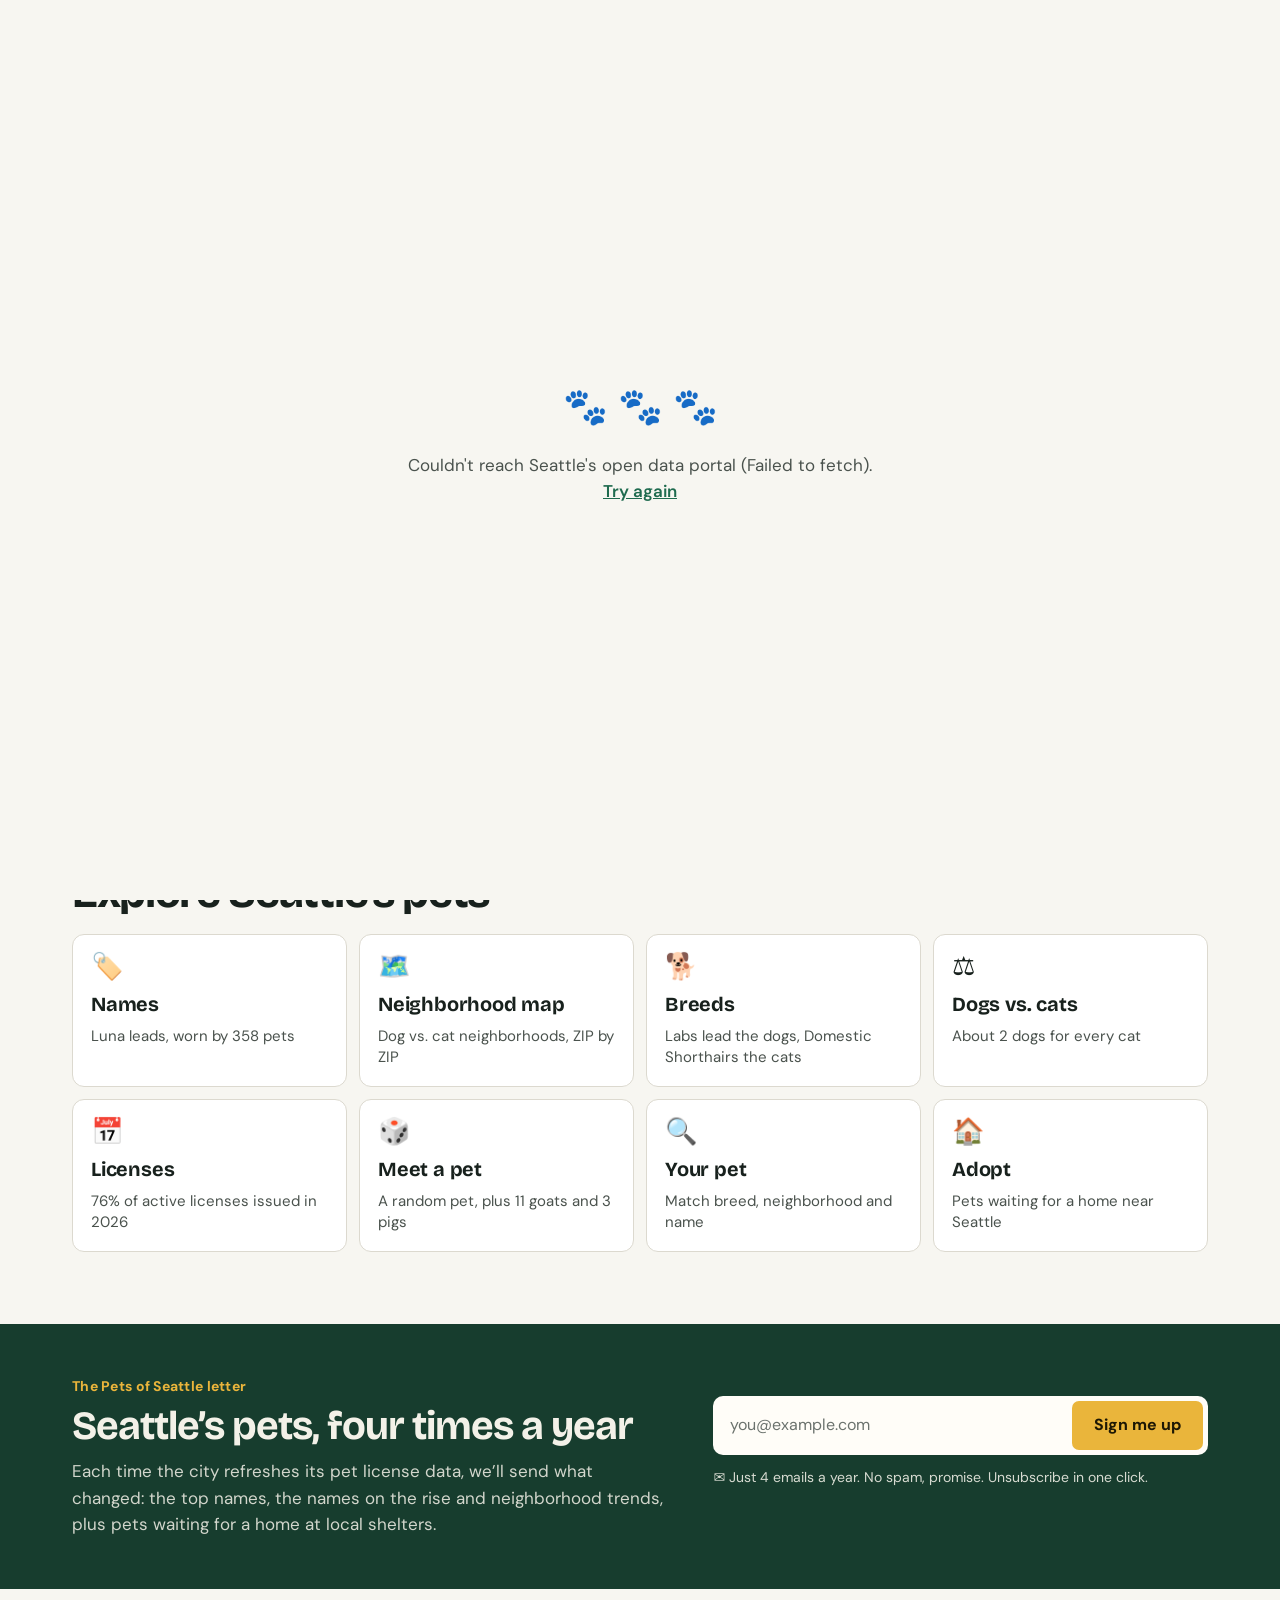
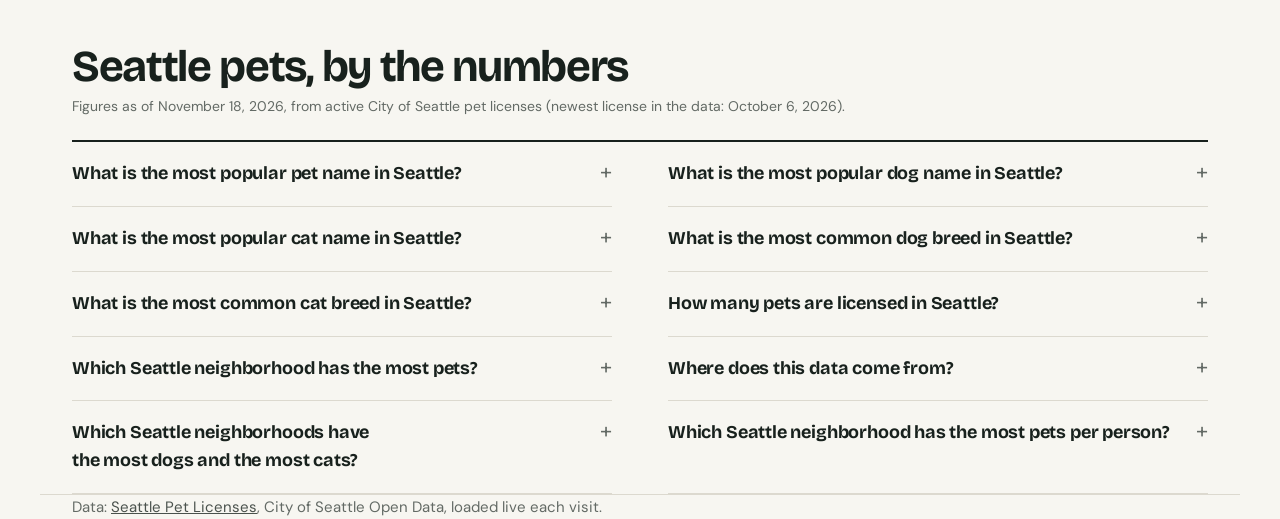
==== commit 405b7bf8: "Add security headers (CSP, HSTS, no framing) and move inline scripts into files The Content-Security" ====
--- a/index.html
+++ b/index.html
@@ -23,7 +23,7 @@
 <link rel="preconnect" href="https://fonts.googleapis.com">
 <link rel="preconnect" href="https://fonts.gstatic.com" crossorigin>
 <link href="https://fonts.googleapis.com/css2?family=Bricolage+Grotesque:opsz,wght@12..96,500..800&family=DM+Sans:opsz,wght@9..40,400..700&family=Patrick+Hand&display=swap" rel="stylesheet">
-<link rel="stylesheet" href="style.css?v=39">
+<link rel="stylesheet" href="style.css?v=40">
 <script src="track.js"></script>
 <script src="nav.js?v=1" defer></script>
 </head>
@@ -86,7 +86,7 @@
       </figure>
       <figure class="pet-art cat" id="artCat">
         <div class="crop"><div class="inner">
-        <img src="art/tabby-cut.webp" alt="Watercolor drawing of a brown tabby cat wearing a name tag" onerror="this.closest('.pet-art').hidden=true;document.getElementById('stage').classList.add('solo')">
+        <img src="art/tabby-cut.webp" alt="Watercolor drawing of a brown tabby cat wearing a name tag">
         <svg class="tagover" viewBox="0 0 1024 1024" aria-hidden="true">
           <circle cx="613" cy="483" r="43" fill="url(#brassW)" stroke="#2e2219" stroke-width="3.5"/>
           <path d="M589.4 502.4 q 17.2 -10.8 38.7 2.1" stroke="#8a6524" stroke-width="5" opacity=".35" fill="none" stroke-linecap="round"/>
@@ -210,7 +210,7 @@
   Data: <a href="https://data.seattle.gov/City-Administration/Seattle-Pet-Licenses/jguv-t9rb" target="_blank" rel="noopener">Seattle Pet Licenses</a>, City of Seattle Open Data, loaded live each visit. <span id="asof"></span>
 </footer>
 
-<script src="app.js?v=1"></script>
+<script src="app.js?v=3"></script>
 <script src="newsletter.js"></script>
 </body>
 </html>
--- a/style.css
+++ b/style.css
@@ -577,9 +577,13 @@
   .filters .chips { flex-wrap: nowrap; overflow-x: auto; scrollbar-width: none; min-width: 0; flex: 1 1 auto; }
   .filters .chips::-webkit-scrollbar { display: none; }
   .filters .chips .chip { flex: none; }
-  .filters select { flex: 0 0 112px; width: 112px; text-overflow: ellipsis; }
+  .filters .chips { display: none; }
+  .filters select { flex: 1 1 0; width: auto; min-width: 0; max-width: none; text-overflow: ellipsis; padding: 9px 12px; font-size: 15px; }
+  .filters .sp-sel { flex: 0 0 38%; }
   .filters .spacer { display: none; }
 }
+.sp-sel { display: none; }
+@media (max-width: 560px) { .filters .sp-sel { display: block; } }
 
 /* hero link to the neighborhood map */
 .map-teaser { display: flex; align-items: center; gap: 12px; margin-top: 14px; padding: 12px 16px; border: 1px solid var(--line, rgba(0,0,0,.12)); border-radius: 14px; background: var(--surface); color: var(--text-2, inherit); font-size: 15px; line-height: 1.4; text-decoration: none; transition: border-color .15s, transform .15s; }
